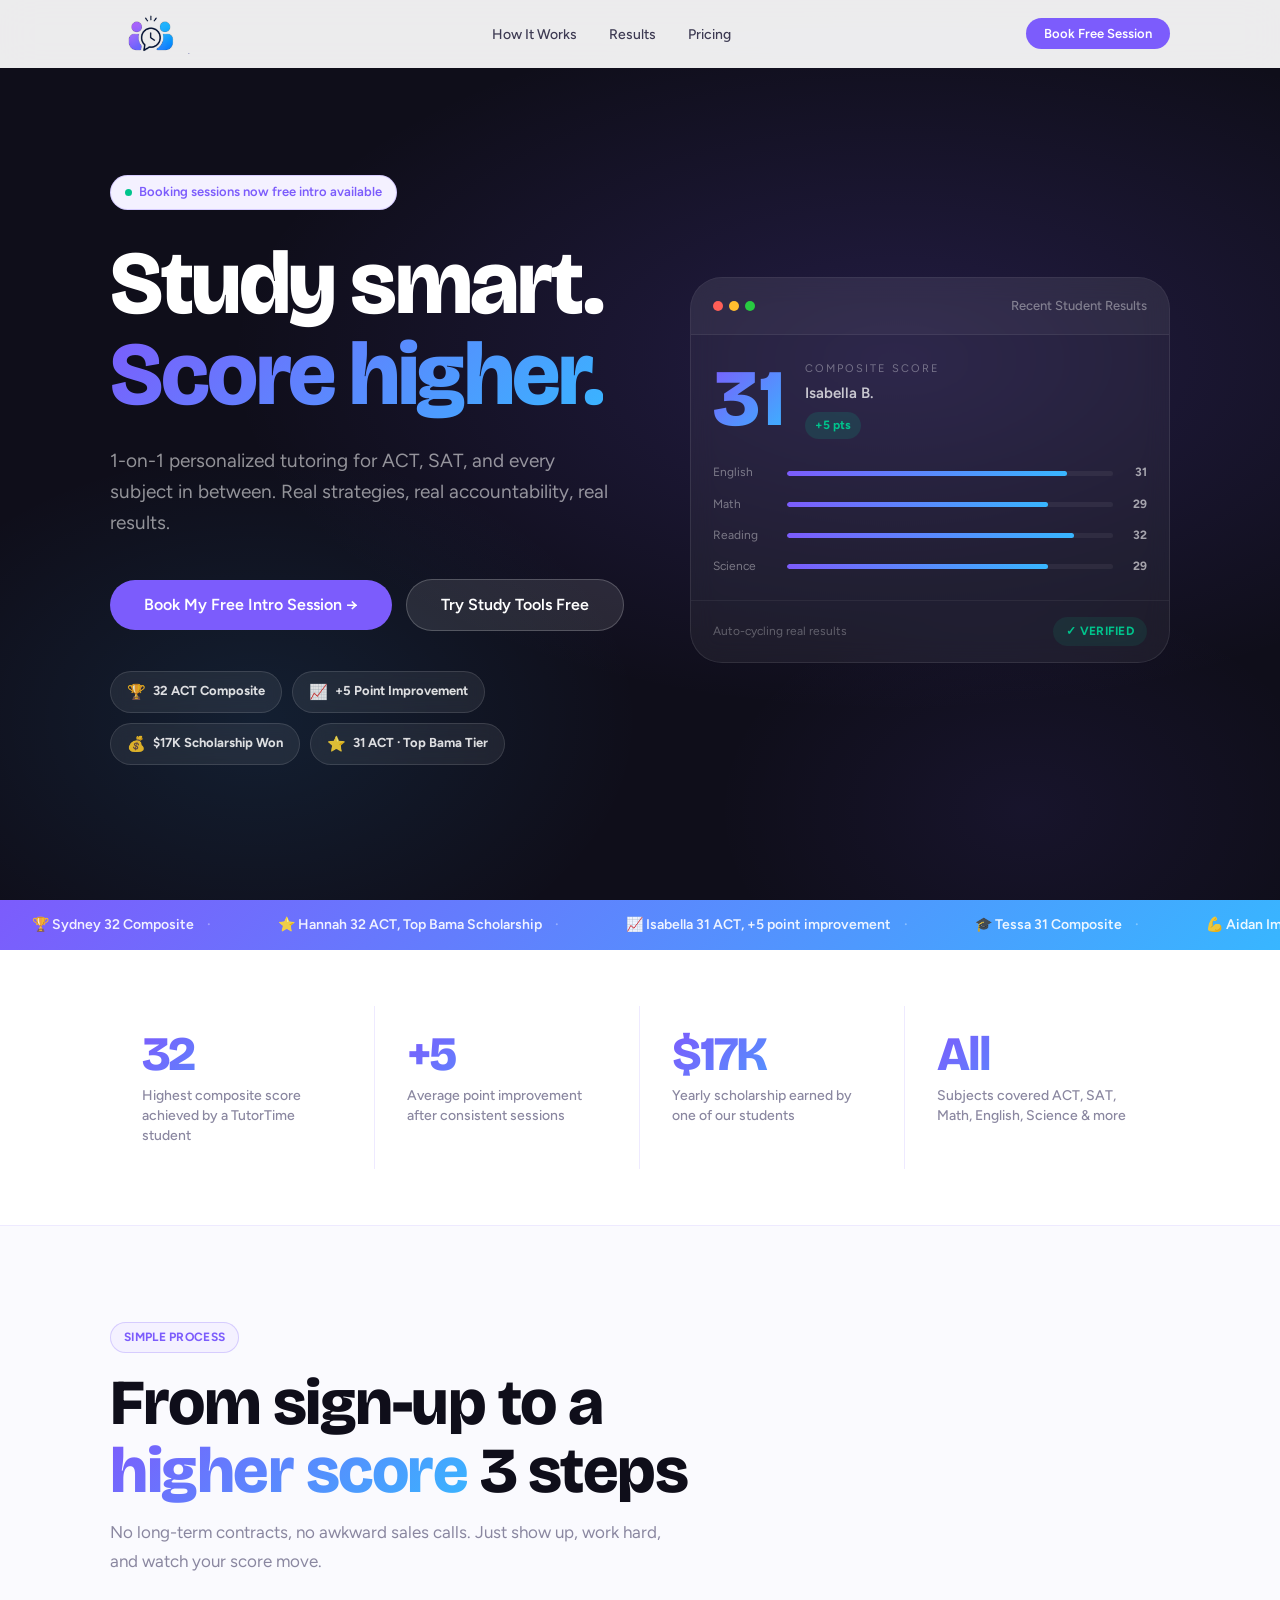
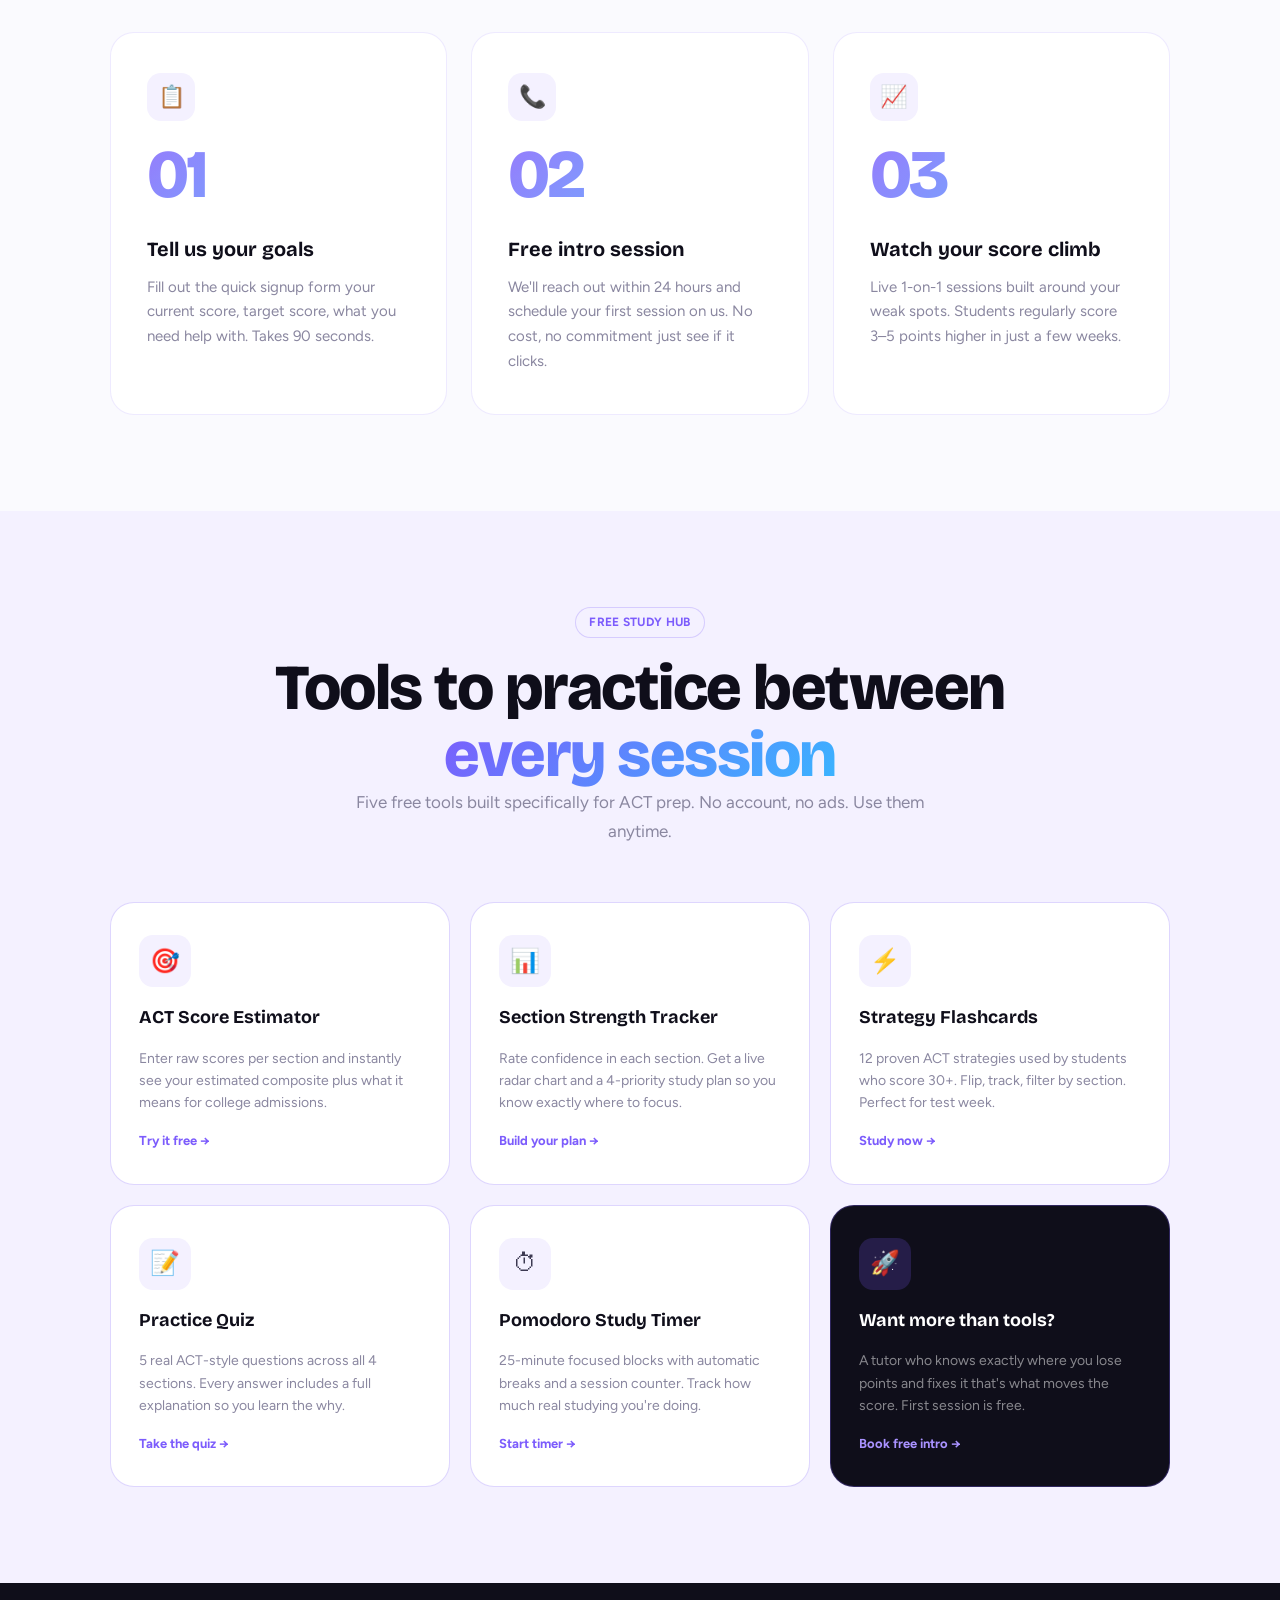
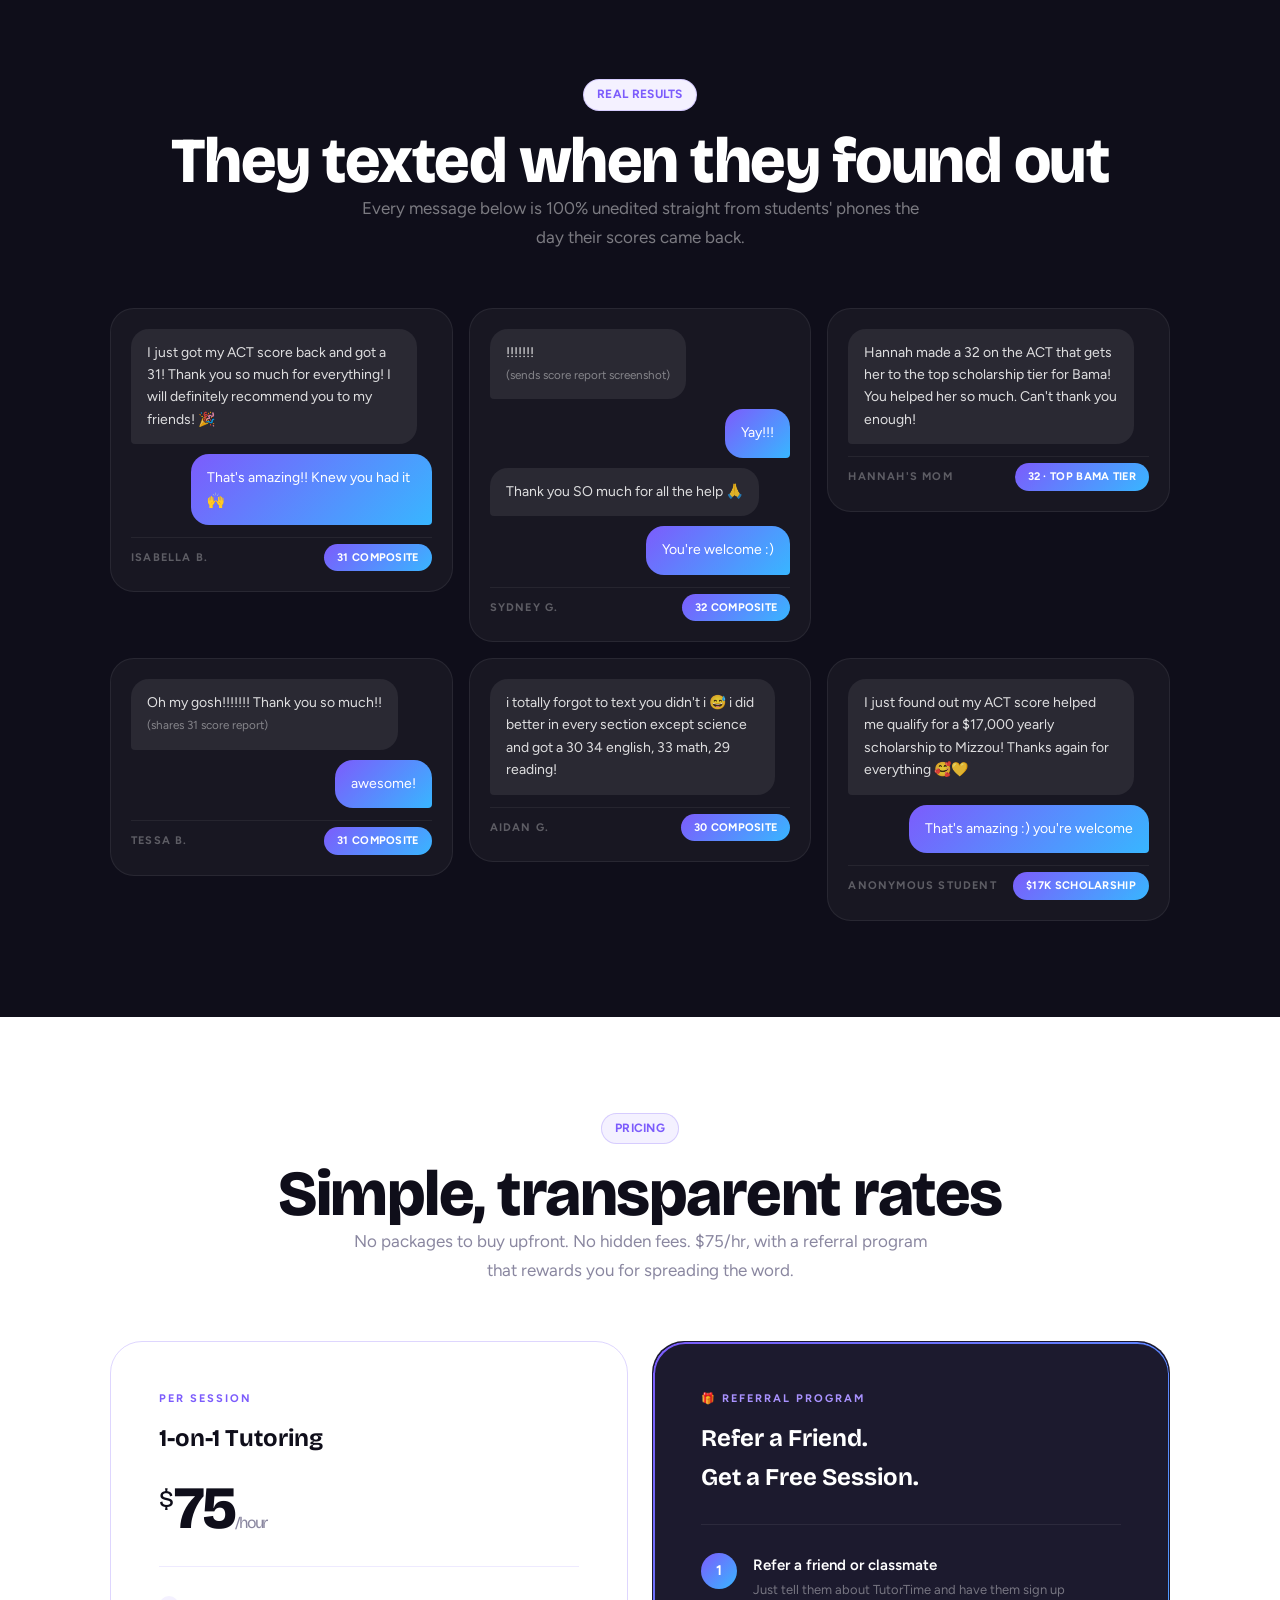
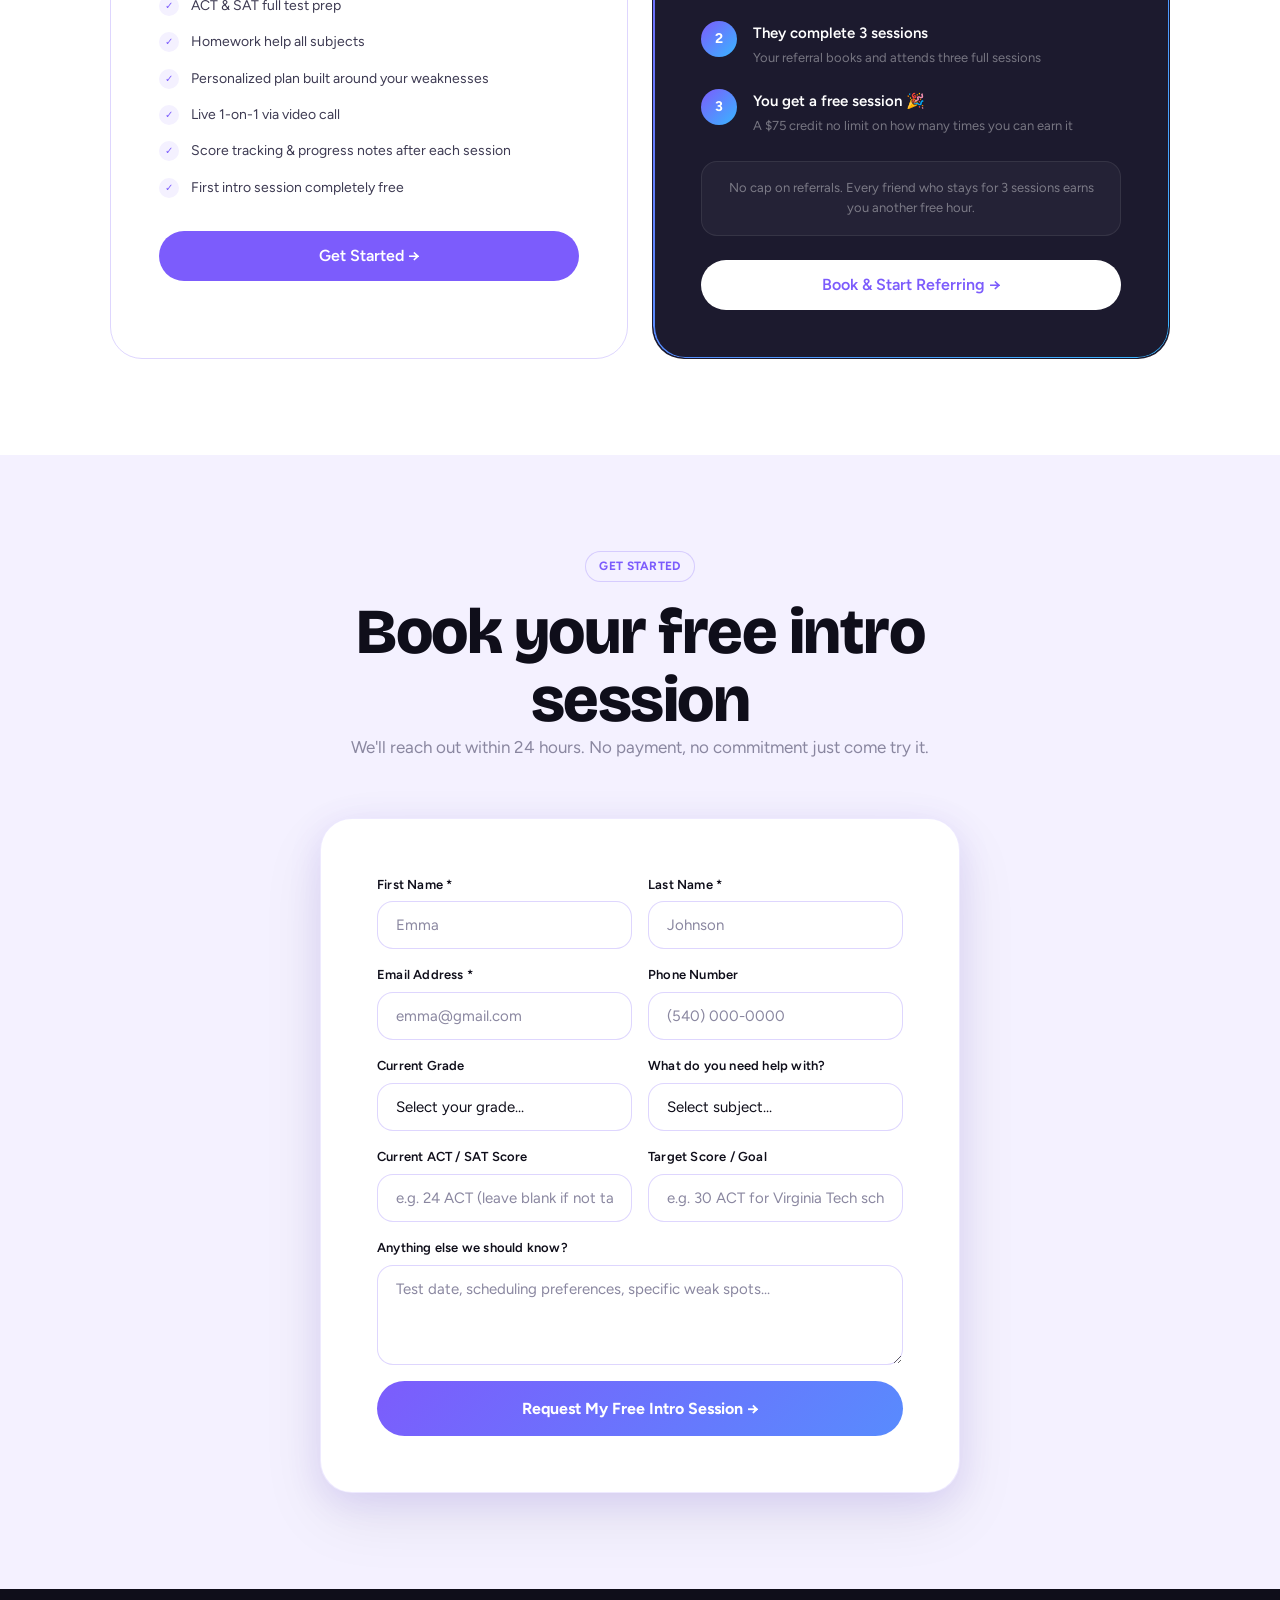
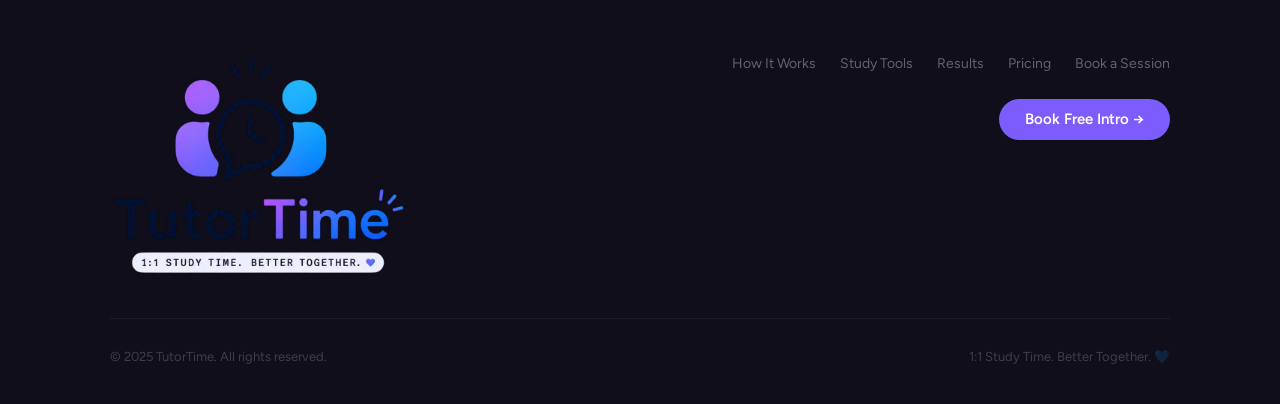
==== index.html @ c8836910 "Remove Study Tools from nav, strip all em dashes - Removed Study Tools link from navbar on both page" ====
<!DOCTYPE html>
<html lang="en">
<head>
 <meta charset="UTF-8">
 <meta name="viewport" content="width=device-width, initial-scale=1.0">
 <title>TutorTime ACT, SAT &amp; Subject Tutoring</title>
 <meta name="description" content="1-on-1 personalized tutoring for ACT, SAT, and all subjects. Real results students regularly score 3-5 points higher. Free intro session.">
 <link rel="icon" href="assets/tutortime-logo-transparent.png">
 <link rel="stylesheet" href="css/styles.css">
</head>
<body>

<nav class="navbar" id="navbar">
 <div class="container">
 <div class="navbar-inner">
 <a href="index.html" class="navbar-logo">
 <img src="assets/tutortime-logo-nav.png" alt="TutorTime">
 </a>
 <ul class="navbar-links">
 <li><a href="#how-it-works">How It Works</a></li>
 <li><a href="#results">Results</a></li>
 <li><a href="#pricing">Pricing</a></li>
 </ul>
 <div class="navbar-actions">
 <a href="#signup" class="btn btn-primary btn-sm">Book Free Session</a>
 </div>
 </div>
 </div>
</nav>

<section class="hero" id="home">
 <div class="container">
 <div class="hero-content">
 <div>
 <div class="hero-eyebrow">
 <div class="pill-live">
 <span class="dot"></span>
 Booking sessions now free intro available
 </div>
 </div>
 <div class="hero-heading">
 <h1 class="display-xl">
 Study smart.<br>
 <span class="grad-text">Score higher.</span>
 </h1>
 </div>
 <p class="hero-sub">
 1-on-1 personalized tutoring for ACT, SAT, and every subject in between.
 Real strategies, real accountability, real results.
 </p>
 <div class="hero-ctas">
 <a href="#signup" class="btn btn-primary btn-lg">Book My Free Intro Session &rarr;</a>
 <a href="study.html" class="btn btn-ghost btn-lg">Try Study Tools Free</a>
 </div>
 <div class="hero-proof-badges">
 <div class="proof-badge"><span class="proof-badge-icon">&#127942;</span> 32 ACT Composite</div>
 <div class="proof-badge"><span class="proof-badge-icon">&#128200;</span> +5 Point Improvement</div>
 <div class="proof-badge"><span class="proof-badge-icon">&#128176;</span> $17K Scholarship Won</div>
 <div class="proof-badge"><span class="proof-badge-icon">&#11088;</span> 31 ACT &middot; Top Bama Tier</div>
 </div>
 </div>

 <div class="hero-card fade-up delay-2">
 <div class="hero-card-header">
 <div class="hero-card-dots">
 <span class="dot-red"></span>
 <span class="dot-yellow"></span>
 <span class="dot-green"></span>
 </div>
 <span class="hero-card-title">Recent Student Results</span>
 </div>
 <div class="hero-card-body">
 <div class="score-showcase">
 <div class="score-showcase-num" id="heroScoreNum">31</div>
 <div class="score-showcase-meta">
 <div class="score-showcase-label">Composite Score</div>
 <div class="score-showcase-name" id="heroStudentName">Isabella B.</div>
 <div class="score-showcase-change" id="heroScoreChange">+5 pts</div>
 </div>
 </div>
 <div class="subject-bars">
 <div class="subject-bar-row">
 <span class="subject-bar-label">English</span>
 <div class="subject-bar-track"><div class="subject-bar-fill" id="barEng" style="width:86%"></div></div>
 <span class="subject-bar-val" id="barEngVal">31</span>
 </div>
 <div class="subject-bar-row">
 <span class="subject-bar-label">Math</span>
 <div class="subject-bar-track"><div class="subject-bar-fill" id="barMath" style="width:83%"></div></div>
 <span class="subject-bar-val" id="barMathVal">30</span>
 </div>
 <div class="subject-bar-row">
 <span class="subject-bar-label">Reading</span>
 <div class="subject-bar-track"><div class="subject-bar-fill" id="barRead" style="width:89%"></div></div>
 <span class="subject-bar-val" id="barReadVal">32</span>
 </div>
 <div class="subject-bar-row">
 <span class="subject-bar-label">Science</span>
 <div class="subject-bar-track"><div class="subject-bar-fill" id="barSci" style="width:83%"></div></div>
 <span class="subject-bar-val" id="barSciVal">30</span>
 </div>
 </div>
 </div>
 <div class="hero-card-footer">
 <span class="hero-card-footer-text">Auto-cycling real results</span>
 <span class="badge badge-green">&#10003; Verified</span>
 </div>
 </div>
 </div>
 </div>
</section>

<div class="ticker-strip">
 <div class="ticker-track">
 <span class="ticker-item">&#127942; Sydney 32 Composite <span class="ticker-sep">&nbsp;&middot;&nbsp;</span></span>
 <span class="ticker-item">&#11088; Hannah 32 ACT, Top Bama Scholarship <span class="ticker-sep">&nbsp;&middot;&nbsp;</span></span>
 <span class="ticker-item">&#128200; Isabella 31 ACT, +5 point improvement <span class="ticker-sep">&nbsp;&middot;&nbsp;</span></span>
 <span class="ticker-item">&#127891; Tessa 31 Composite <span class="ticker-sep">&nbsp;&middot;&nbsp;</span></span>
 <span class="ticker-item">&#128170; Aidan Improved every section, scored 30 <span class="ticker-sep">&nbsp;&middot;&nbsp;</span></span>
 <span class="ticker-item">&#128176; Anonymous $17,000 yearly scholarship to Mizzou <span class="ticker-sep">&nbsp;&middot;&nbsp;</span></span>
 <span class="ticker-item">&#127942; Sydney 32 Composite <span class="ticker-sep">&nbsp;&middot;&nbsp;</span></span>
 <span class="ticker-item">&#11088; Hannah 32 ACT, Top Bama Scholarship <span class="ticker-sep">&nbsp;&middot;&nbsp;</span></span>
 <span class="ticker-item">&#128200; Isabella 31 ACT, +5 point improvement <span class="ticker-sep">&nbsp;&middot;&nbsp;</span></span>
 <span class="ticker-item">&#127891; Tessa 31 Composite <span class="ticker-sep">&nbsp;&middot;&nbsp;</span></span>
 <span class="ticker-item">&#128170; Aidan Improved every section, scored 30 <span class="ticker-sep">&nbsp;&middot;&nbsp;</span></span>
 <span class="ticker-item">&#128176; Anonymous $17,000 yearly scholarship to Mizzou <span class="ticker-sep">&nbsp;&middot;&nbsp;</span></span>
 </div>
</div>

<div class="stats-row">
 <div class="container">
 <div class="stats-grid">
 <div class="stat-item fade-up"><div class="stat-number">32</div><div class="stat-label">Highest composite score achieved by a TutorTime student</div></div>
 <div class="stat-item fade-up delay-1"><div class="stat-number">+5</div><div class="stat-label">Average point improvement after consistent sessions</div></div>
 <div class="stat-item fade-up delay-2"><div class="stat-number">$17K</div><div class="stat-label">Yearly scholarship earned by one of our students</div></div>
 <div class="stat-item fade-up delay-3"><div class="stat-number">All</div><div class="stat-label">Subjects covered ACT, SAT, Math, English, Science &amp; more</div></div>
 </div>
 </div>
</div>

<section class="section section-tinted" id="how-it-works">
 <div class="container">
 <div class="section-header fade-up">
 <div class="badge badge-purple mb-16">Simple Process</div>
 <h2 class="display-lg">From sign-up to a<br><span class="grad-text">higher score</span> 3 steps</h2>
 <p class="section-sub">No long-term contracts, no awkward sales calls. Just show up, work hard, and watch your score move.</p>
 </div>
 <div class="grid-3">
 <div class="step-card fade-up delay-1">
 <div class="step-icon">&#128203;</div>
 <div class="step-num">01</div>
 <div class="step-title">Tell us your goals</div>
 <p class="step-desc">Fill out the quick signup form your current score, target score, what you need help with. Takes 90 seconds.</p>
 </div>
 <div class="step-card fade-up delay-2">
 <div class="step-icon">&#128222;</div>
 <div class="step-num">02</div>
 <div class="step-title">Free intro session</div>
 <p class="step-desc">We'll reach out within 24 hours and schedule your first session on us. No cost, no commitment just see if it clicks.</p>
 </div>
 <div class="step-card fade-up delay-3">
 <div class="step-icon">&#128200;</div>
 <div class="step-num">03</div>
 <div class="step-title">Watch your score climb</div>
 <p class="step-desc">Live 1-on-1 sessions built around your weak spots. Students regularly score 3&ndash;5 points higher in just a few weeks.</p>
 </div>
 </div>
 </div>
</section>

<section class="section study-tools-section" id="study-tools">
 <div class="container">
 <div class="section-header section-header-center fade-up">
 <div class="badge badge-purple mb-16">Free Study Hub</div>
 <h2 class="display-lg">Tools to practice between<br><span class="grad-text">every session</span></h2>
 <p class="section-sub">Five free tools built specifically for ACT prep. No account, no ads. Use them anytime.</p>
 </div>
 <div class="tools-cards-grid fade-up delay-1">
 <a href="study.html" class="tool-feature-card">
 <div class="tool-feature-icon">&#127919;</div>
 <div class="tool-feature-title">ACT Score Estimator</div>
 <p class="tool-feature-desc">Enter raw scores per section and instantly see your estimated composite plus what it means for college admissions.</p>
 <div class="tool-feature-cta">Try it free &rarr;</div>
 </a>
 <a href="study.html" class="tool-feature-card">
 <div class="tool-feature-icon">&#128202;</div>
 <div class="tool-feature-title">Section Strength Tracker</div>
 <p class="tool-feature-desc">Rate confidence in each section. Get a live radar chart and a 4-priority study plan so you know exactly where to focus.</p>
 <div class="tool-feature-cta">Build your plan &rarr;</div>
 </a>
 <a href="study.html" class="tool-feature-card">
 <div class="tool-feature-icon">&#9889;</div>
 <div class="tool-feature-title">Strategy Flashcards</div>
 <p class="tool-feature-desc">12 proven ACT strategies used by students who score 30+. Flip, track, filter by section. Perfect for test week.</p>
 <div class="tool-feature-cta">Study now &rarr;</div>
 </a>
 <a href="study.html" class="tool-feature-card">
 <div class="tool-feature-icon">&#128221;</div>
 <div class="tool-feature-title">Practice Quiz</div>
 <p class="tool-feature-desc">5 real ACT-style questions across all 4 sections. Every answer includes a full explanation so you learn the why.</p>
 <div class="tool-feature-cta">Take the quiz &rarr;</div>
 </a>
 <a href="study.html" class="tool-feature-card">
 <div class="tool-feature-icon">&#9201;</div>
 <div class="tool-feature-title">Pomodoro Study Timer</div>
 <p class="tool-feature-desc">25-minute focused blocks with automatic breaks and a session counter. Track how much real studying you're doing.</p>
 <div class="tool-feature-cta">Start timer &rarr;</div>
 </a>
 <a href="#signup" class="tool-feature-card" style="background:var(--c-dark);border-color:rgba(124,92,252,0.3);">
 <div class="tool-feature-icon" style="background:rgba(124,92,252,0.2);">&#128640;</div>
 <div class="tool-feature-title" style="color:var(--c-white);">Want more than tools?</div>
 <p class="tool-feature-desc" style="color:rgba(255,255,255,0.5);">A tutor who knows exactly where you lose points and fixes it that's what moves the score. First session is free.</p>
 <div class="tool-feature-cta" style="color:var(--c-purple-lt);">Book free intro &rarr;</div>
 </a>
 </div>
 </div>
</section>

<section class="section section-dark" id="results">
 <div class="container">
 <div class="section-header section-header-center fade-up">
 <div class="badge badge-purple mb-16">Real Results</div>
 <h2 class="display-lg white">They texted when they found out</h2>
 <p class="section-sub section-sub-white text-center">Every message below is 100% unedited straight from students' phones the day their scores came back.</p>
 </div>
 <div class="testi-grid">
 <div class="testi-card fade-up delay-1">
 <div class="msg-bubble-recv">I just got my ACT score back and got a 31! Thank you so much for everything! I will definitely recommend you to my friends! &#127881;</div>
 <div class="msg-bubble-sent">That's amazing!! Knew you had it &#128588;</div>
 <div class="testi-footer"><span class="testi-name">Isabella B.</span><span class="badge badge-score">31 Composite</span></div>
 </div>
 <div class="testi-card fade-up delay-2">
 <div class="msg-bubble-recv">!!!!!!! <br><small style="opacity:0.5">(sends score report screenshot)</small></div>
 <div class="msg-bubble-sent">Yay!!!</div>
 <div class="msg-bubble-recv">Thank you SO much for all the help &#128591;</div>
 <div class="msg-bubble-sent">You're welcome :)</div>
 <div class="testi-footer"><span class="testi-name">Sydney G.</span><span class="badge badge-score">32 Composite</span></div>
 </div>
 <div class="testi-card fade-up delay-3">
 <div class="msg-bubble-recv">Hannah made a 32 on the ACT that gets her to the top scholarship tier for Bama! You helped her so much. Can't thank you enough!</div>
 <div class="testi-footer"><span class="testi-name">Hannah's Mom</span><span class="badge badge-score">32 &middot; Top Bama Tier</span></div>
 </div>
 <div class="testi-card fade-up delay-1">
 <div class="msg-bubble-recv">Oh my gosh!!!!!!! Thank you so much!! <br><small style="opacity:0.5">(shares 31 score report)</small></div>
 <div class="msg-bubble-sent">awesome!</div>
 <div class="testi-footer"><span class="testi-name">Tessa B.</span><span class="badge badge-score">31 Composite</span></div>
 </div>
 <div class="testi-card fade-up delay-2">
 <div class="msg-bubble-recv">i totally forgot to text you didn't i &#128517; i did better in every section except science and got a 30 34 english, 33 math, 29 reading!</div>
 <div class="testi-footer"><span class="testi-name">Aidan G.</span><span class="badge badge-score">30 Composite</span></div>
 </div>
 <div class="testi-card fade-up delay-3">
 <div class="msg-bubble-recv">I just found out my ACT score helped me qualify for a $17,000 yearly scholarship to Mizzou! Thanks again for everything &#129392;&#128155;</div>
 <div class="msg-bubble-sent">That's amazing :) you're welcome</div>
 <div class="testi-footer"><span class="testi-name">Anonymous Student</span><span class="badge badge-score">$17K Scholarship</span></div>
 </div>
 </div>
 </div>
</section>

<section class="section" id="pricing">
 <div class="container">
 <div class="section-header section-header-center fade-up">
 <div class="badge badge-purple mb-16">Pricing</div>
 <h2 class="display-lg">Simple, transparent rates</h2>
 <p class="section-sub">No packages to buy upfront. No hidden fees. $75/hr, with a referral program that rewards you for spreading the word.</p>
 </div>
 <div class="pricing-grid fade-up delay-1">
 <div class="pricing-card">
 <div class="pricing-label">Per Session</div>
 <div class="pricing-name">1-on-1 Tutoring</div>
 <div class="pricing-amount"><span class="pricing-amount-currency">$</span>75<span class="pricing-amount-per">/hour</span></div>
 <div class="pricing-divider"></div>
 <ul class="pricing-features">
 <li class="pricing-feature"><div class="feature-check">&#10003;</div> ACT &amp; SAT full test prep</li>
 <li class="pricing-feature"><div class="feature-check">&#10003;</div> Homework help all subjects</li>
 <li class="pricing-feature"><div class="feature-check">&#10003;</div> Personalized plan built around your weaknesses</li>
 <li class="pricing-feature"><div class="feature-check">&#10003;</div> Live 1-on-1 via video call</li>
 <li class="pricing-feature"><div class="feature-check">&#10003;</div> Score tracking &amp; progress notes after each session</li>
 <li class="pricing-feature"><div class="feature-check">&#10003;</div> First intro session completely free</li>
 </ul>
 <a href="#signup" class="btn btn-primary btn-lg mt-32" style="width:100%;justify-content:center;">Get Started &rarr;</a>
 </div>
 <div class="pricing-card dark">
 <div class="pricing-label">&#127873; Referral Program</div>
 <div class="pricing-name">Refer a Friend.<br>Get a Free Session.</div>
 <div class="pricing-divider"></div>
 <div class="referral-steps">
 <div class="referral-step"><div class="referral-step-num">1</div><div><div class="referral-step-title">Refer a friend or classmate</div><div class="referral-step-sub">Just tell them about TutorTime and have them sign up</div></div></div>
 <div class="referral-step"><div class="referral-step-num">2</div><div><div class="referral-step-title">They complete 3 sessions</div><div class="referral-step-sub">Your referral books and attends three full sessions</div></div></div>
 <div class="referral-step"><div class="referral-step-num">3</div><div><div class="referral-step-title">You get a free session &#127881;</div><div class="referral-step-sub">A $75 credit no limit on how many times you can earn it</div></div></div>
 </div>
 <div style="margin-top:24px;background:rgba(255,255,255,0.04);border:1px solid rgba(255,255,255,0.08);border-radius:var(--r-md);padding:16px;">
 <p style="font-size:13px;color:rgba(255,255,255,0.4);text-align:center;line-height:1.6;">No cap on referrals. Every friend who stays for 3 sessions earns you another free hour.</p>
 </div>
 <a href="#signup" class="btn btn-white btn-lg mt-24" style="width:100%;justify-content:center;">Book &amp; Start Referring &rarr;</a>
 </div>
 </div>
 </div>
</section>

<section class="section form-section" id="signup">
 <div class="container-sm">
 <div class="section-header section-header-center fade-up">
 <div class="badge badge-purple mb-16">Get Started</div>
 <h2 class="display-lg">Book your free intro session</h2>
 <p class="section-sub">We'll reach out within 24 hours. No payment, no commitment just come try it.</p>
 </div>
 <div class="form-card fade-up delay-1">
 <form id="signupForm" class="form-grid">
 <input type="hidden" name="access_key" value="YOUR_WEB3FORMS_KEY">
 <input type="hidden" name="subject" value="New TutorTime Session Request">
 <input type="hidden" name="from_name" value="TutorTime Website">
 <div class="form-field"><label class="form-label">First Name *</label><input type="text" class="form-input" name="first_name" placeholder="Emma" required></div>
 <div class="form-field"><label class="form-label">Last Name *</label><input type="text" class="form-input" name="last_name" placeholder="Johnson" required></div>
 <div class="form-field"><label class="form-label">Email Address *</label><input type="email" class="form-input" name="email" placeholder="emma@gmail.com" required></div>
 <div class="form-field"><label class="form-label">Phone Number</label><input type="tel" class="form-input" name="phone" placeholder="(540) 000-0000"></div>
 <div class="form-field"><label class="form-label">Current Grade</label>
 <select class="form-select" name="grade">
 <option value="">Select your grade...</option>
 <option>8th Grade</option><option>9th Grade (Freshman)</option><option>10th Grade (Sophomore)</option>
 <option>11th Grade (Junior)</option><option>12th Grade (Senior)</option><option>College Student</option>
 </select>
 </div>
 <div class="form-field"><label class="form-label">What do you need help with?</label>
 <select class="form-select" name="subject_help">
 <option value="">Select subject...</option>
 <option>ACT Full Test</option><option>ACT English</option><option>ACT Math</option>
 <option>ACT Reading</option><option>ACT Science</option><option>SAT Full Test</option>
 <option>SAT Math</option><option>SAT Reading &amp; Writing</option>
 <option>General Math (Algebra / Geometry / Pre-Calc)</option>
 <option>General English / Writing</option><option>Science (Bio / Chem / Physics)</option>
 <option>Multiple Subjects</option>
 </select>
 </div>
 <div class="form-field"><label class="form-label">Current ACT / SAT Score</label><input type="text" class="form-input" name="current_score" placeholder="e.g. 24 ACT (leave blank if not taken)"></div>
 <div class="form-field"><label class="form-label">Target Score / Goal</label><input type="text" class="form-input" name="target_score" placeholder="e.g. 30 ACT for Virginia Tech scholarship"></div>
 <div class="form-field span-2"><label class="form-label">Anything else we should know?</label><textarea class="form-textarea" name="message" placeholder="Test date, scheduling preferences, specific weak spots..."></textarea></div>
 <div class="form-field span-2"><button type="submit" class="form-submit">Request My Free Intro Session &rarr;</button></div>
 </form>
 <div class="form-success" id="formSuccess">
 <div class="form-success-icon">&#127881;</div>
 <h3 class="display-sm">You're all set!</h3>
 <p class="text-md muted mt-12">We received your request and will reach out within 24 hours. Check your email!</p>
 </div>
 </div>
 </div>
</section>

<footer class="footer">
 <div class="container">
 <div class="footer-top">
 <div class="footer-logo">
 <img src="assets/tutortime-logo-transparent.png" alt="TutorTime">
 </div>
 <div class="flex flex-col gap-24" style="align-items:flex-end;">
 <div class="footer-links">
 <a href="#how-it-works">How It Works</a>
 <a href="study.html">Study Tools</a>
 <a href="#results">Results</a>
 <a href="#pricing">Pricing</a>
 <a href="#signup">Book a Session</a>
 </div>
 <a href="#signup" class="btn btn-primary">Book Free Intro &rarr;</a>
 </div>
 </div>
 <div class="footer-bottom">
 <p class="footer-copy">&copy; 2025 TutorTime. All rights reserved.</p>
 <p class="footer-tagline">1:1 Study Time. Better Together. &#128153;</p>
 </div>
 </div>
</footer>

<script src="js/main.js"></script>
</body>
</html>
---- css/styles.css ----
@import url('https://fonts.googleapis.com/css2?family=Bricolage+Grotesque:opsz,wght@12..96,400;12..96,500;12..96,600;12..96,700;12..96,800&family=Figtree:ital,wght@0,300;0,400;0,500;0,600;0,700;1,400&display=swap');

/* ============================================================
   TOKENS
   ============================================================ */
:root {
  --c-purple:       #7C5CFC;
  --c-purple-dk:    #5E3FDE;
  --c-purple-lt:    #A992FF;
  --c-purple-bg:    #F4F1FF;
  --c-purple-bg2:   #EDE8FF;
  --c-blue:         #38B6FF;
  --c-blue-lt:      #C8EAFF;
  --c-dark:         #0F0E1A;
  --c-dark2:        #1C1A2E;
  --c-body:         #3D3A52;
  --c-muted:        #8A87A0;
  --c-border:       rgba(124,92,252,0.13);
  --c-border-dk:    rgba(124,92,252,0.25);
  --c-white:        #FFFFFF;
  --c-off:          #FAFAFE;
  --c-green:        #00C48C;
  --c-red:          #FF5E7E;

  --font-display:   'Bricolage Grotesque', sans-serif;
  --font-body:      'Figtree', sans-serif;

  --r-sm:   10px;
  --r-md:   16px;
  --r-lg:   24px;
  --r-xl:   32px;
  --r-full: 9999px;

  --shadow-sm:   0 1px 4px rgba(15,14,26,0.06), 0 4px 16px rgba(15,14,26,0.04);
  --shadow-md:   0 4px 16px rgba(15,14,26,0.08), 0 12px 40px rgba(15,14,26,0.06);
  --shadow-lg:   0 8px 32px rgba(124,92,252,0.14), 0 24px 64px rgba(15,14,26,0.08);
  --shadow-glow: 0 0 0 3px rgba(124,92,252,0.18);

  --transition: 220ms cubic-bezier(0.4, 0, 0.2, 1);
  --transition-slow: 500ms cubic-bezier(0.4, 0, 0.2, 1);
}

/* ============================================================
   RESET + BASE
   ============================================================ */
*, *::before, *::after { margin: 0; padding: 0; box-sizing: border-box; }

html {
  scroll-behavior: smooth;
  -webkit-font-smoothing: antialiased;
  -moz-osx-font-smoothing: grayscale;
}

body {
  font-family: var(--font-body);
  font-size: 16px;
  color: var(--c-body);
  background: var(--c-white);
  overflow-x: hidden;
  line-height: 1.6;
}

img { display: block; max-width: 100%; }
a { text-decoration: none; color: inherit; }
button, input, select, textarea { font-family: inherit; }
ul { list-style: none; }

::-webkit-scrollbar { width: 5px; }
::-webkit-scrollbar-track { background: var(--c-off); }
::-webkit-scrollbar-thumb { background: var(--c-purple); border-radius: var(--r-full); }

/* ============================================================
   TYPOGRAPHY
   ============================================================ */
.display-xl {
  font-family: var(--font-display);
  font-size: clamp(52px, 7vw, 96px);
  font-weight: 800;
  line-height: 1.02;
  letter-spacing: -2.5px;
  color: var(--c-dark);
}
.display-lg {
  font-family: var(--font-display);
  font-size: clamp(38px, 5vw, 64px);
  font-weight: 800;
  line-height: 1.05;
  letter-spacing: -1.5px;
  color: var(--c-dark);
}
.display-md {
  font-family: var(--font-display);
  font-size: clamp(26px, 3.5vw, 42px);
  font-weight: 700;
  line-height: 1.15;
  letter-spacing: -0.8px;
  color: var(--c-dark);
}
.display-sm {
  font-family: var(--font-display);
  font-size: clamp(20px, 2.5vw, 28px);
  font-weight: 700;
  line-height: 1.25;
  color: var(--c-dark);
}
.text-lg  { font-size: 18px; line-height: 1.65; color: var(--c-body); }
.text-md  { font-size: 16px; line-height: 1.6;  color: var(--c-body); }
.text-sm  { font-size: 14px; line-height: 1.55; color: var(--c-muted); }
.text-xs  { font-size: 12px; line-height: 1.5;  color: var(--c-muted); }

.grad-text {
  background: linear-gradient(135deg, var(--c-purple) 0%, var(--c-blue) 100%);
  -webkit-background-clip: text;
  -webkit-text-fill-color: transparent;
  background-clip: text;
}
.white { color: var(--c-white) !important; }
.muted { color: var(--c-muted) !important; }
.fw-500 { font-weight: 500; }
.fw-600 { font-weight: 600; }
.fw-700 { font-weight: 700; }

/* ============================================================
   LAYOUT
   ============================================================ */
.container {
  max-width: 1140px;
  margin: 0 auto;
  padding: 0 40px;
}
.container-sm {
  max-width: 720px;
  margin: 0 auto;
  padding: 0 40px;
}
.grid-2  { display: grid; grid-template-columns: 1fr 1fr; gap: 32px; }
.grid-3  { display: grid; grid-template-columns: repeat(3, 1fr); gap: 24px; }
.grid-4  { display: grid; grid-template-columns: repeat(4, 1fr); gap: 20px; }

.flex     { display: flex; }
.flex-col { display: flex; flex-direction: column; }
.ai-c     { align-items: center; }
.ai-s     { align-items: flex-start; }
.jc-c     { justify-content: center; }
.jc-sb    { justify-content: space-between; }
.gap-8    { gap: 8px; }
.gap-12   { gap: 12px; }
.gap-16   { gap: 16px; }
.gap-24   { gap: 24px; }
.gap-32   { gap: 32px; }
.gap-48   { gap: 48px; }

/* ============================================================
   BUTTONS
   ============================================================ */
.btn {
  display: inline-flex;
  align-items: center;
  gap: 8px;
  padding: 13px 26px;
  border-radius: var(--r-full);
  font-family: var(--font-body);
  font-size: 15px;
  font-weight: 600;
  cursor: pointer;
  border: none;
  transition: var(--transition);
  white-space: nowrap;
  line-height: 1;
}
.btn svg { flex-shrink: 0; }

.btn-primary {
  background: var(--c-purple);
  color: var(--c-white);
}
.btn-primary:hover {
  background: var(--c-purple-dk);
  transform: translateY(-2px);
  box-shadow: 0 8px 24px rgba(124,92,252,0.35);
}

.btn-outline {
  background: transparent;
  color: var(--c-purple);
  border: 1.5px solid var(--c-border-dk);
}
.btn-outline:hover {
  background: var(--c-purple-bg);
  border-color: var(--c-purple);
}

.btn-dark {
  background: var(--c-dark);
  color: var(--c-white);
}
.btn-dark:hover {
  background: var(--c-dark2);
  transform: translateY(-2px);
  box-shadow: var(--shadow-md);
}

.btn-white {
  background: var(--c-white);
  color: var(--c-purple);
}
.btn-white:hover {
  transform: translateY(-2px);
  box-shadow: var(--shadow-md);
}

.btn-ghost {
  background: rgba(255,255,255,0.1);
  color: var(--c-white);
  border: 1px solid rgba(255,255,255,0.2);
}
.btn-ghost:hover { background: rgba(255,255,255,0.18); }

.btn-lg { padding: 17px 34px; font-size: 16px; }
.btn-sm { padding: 9px 18px; font-size: 13px; }

.btn-icon {
  width: 42px;
  height: 42px;
  padding: 0;
  border-radius: var(--r-md);
  display: inline-flex;
  align-items: center;
  justify-content: center;
}

/* ============================================================
   BADGES / TAGS
   ============================================================ */
.badge {
  display: inline-flex;
  align-items: center;
  gap: 6px;
  padding: 5px 13px;
  border-radius: var(--r-full);
  font-size: 12px;
  font-weight: 700;
  letter-spacing: 0.3px;
  text-transform: uppercase;
}
.badge-purple {
  background: var(--c-purple-bg);
  color: var(--c-purple);
  border: 1px solid var(--c-border-dk);
}
.badge-green  { background: rgba(0,196,140,0.1); color: var(--c-green); }
.badge-blue   { background: rgba(56,182,255,0.1); color: var(--c-blue); }
.badge-score  {
  background: linear-gradient(135deg, var(--c-purple), var(--c-blue));
  color: var(--c-white);
  border: none;
  font-size: 11px;
}

.pill-live {
  display: inline-flex;
  align-items: center;
  gap: 7px;
  padding: 6px 14px;
  border-radius: var(--r-full);
  background: var(--c-purple-bg);
  border: 1px solid var(--c-border-dk);
  font-size: 13px;
  font-weight: 600;
  color: var(--c-purple);
}
.pill-live .dot {
  width: 7px;
  height: 7px;
  border-radius: 50%;
  background: var(--c-green);
  animation: blink 2s ease-in-out infinite;
}
@keyframes blink { 0%,100% { opacity:1; } 50% { opacity:0.3; } }

/* ============================================================
   NAVBAR
   ============================================================ */
.navbar {
  position: fixed;
  top: 0;
  left: 0;
  right: 0;
  z-index: 900;
  height: 68px;
  overflow: hidden;
  background: rgba(255,255,255,0.92);
  backdrop-filter: blur(20px) saturate(180%);
  -webkit-backdrop-filter: blur(20px) saturate(180%);
  border-bottom: 1px solid transparent;
  transition: border-color var(--transition), box-shadow var(--transition);
}
.navbar.scrolled {
  border-bottom-color: var(--c-border);
  box-shadow: 0 2px 20px rgba(15,14,26,0.06);
}
.navbar > .container {
  height: 100%;
}
.navbar-inner {
  height: 100%;
  display: flex;
  align-items: center;
  justify-content: space-between;
}
.navbar-logo {
  display: flex;
  align-items: center;
  height: 100%;
  background: none;
  flex-shrink: 0;
  overflow: hidden;
}
.navbar-logo img {
  height: 40px;
  width: auto;
  max-width: 180px;
  display: block;
  background: transparent;
  flex-shrink: 0;
}

.navbar-links {
  display: flex;
  align-items: center;
  gap: 4px;
}
.navbar-links a {
  padding: 8px 14px;
  border-radius: var(--r-md);
  font-size: 14px;
  font-weight: 500;
  color: var(--c-body);
  transition: var(--transition);
}
.navbar-links a:hover { background: var(--c-purple-bg); color: var(--c-purple); }
.navbar-links a.active { color: var(--c-purple); font-weight: 600; }

.navbar-actions { display: flex; align-items: center; gap: 10px; }

/* ============================================================
   HERO
   ============================================================ */
.hero {
  min-height: 100vh;
  padding: 120px 0 80px;
  background: var(--c-dark);
  position: relative;
  overflow: hidden;
  display: flex;
  align-items: center;
}

/* layered background */
.hero::before {
  content: '';
  position: absolute;
  inset: 0;
  background:
    radial-gradient(ellipse 80% 60% at 70% 40%, rgba(124,92,252,0.18) 0%, transparent 65%),
    radial-gradient(ellipse 50% 50% at 20% 80%, rgba(56,182,255,0.10) 0%, transparent 60%),
    radial-gradient(ellipse 40% 40% at 80% 90%, rgba(124,92,252,0.08) 0%, transparent 60%);
  pointer-events: none;
}

.hero-grid-lines {
  position: absolute;
  inset: 0;
  background-image:
    linear-gradient(rgba(124,92,252,0.07) 1px, transparent 1px),
    linear-gradient(90deg, rgba(124,92,252,0.07) 1px, transparent 1px);
  background-size: 80px 80px;
  mask-image: radial-gradient(ellipse 90% 90% at 50% 50%, black 30%, transparent 100%);
  pointer-events: none;
}

.hero-content {
  position: relative;
  z-index: 2;
  display: grid;
  grid-template-columns: 1fr 480px;
  gap: 60px;
  align-items: center;
}

.hero-eyebrow { margin-bottom: 28px; }

.hero-heading { margin-bottom: 24px; }
.hero-heading .display-xl { color: var(--c-white); }
.hero-heading .display-xl .grad-text { -webkit-text-fill-color: transparent; }

.hero-sub {
  font-size: 19px;
  line-height: 1.65;
  color: rgba(255,255,255,0.55);
  max-width: 500px;
  margin-bottom: 40px;
}

.hero-ctas { display: flex; align-items: center; gap: 14px; flex-wrap: wrap; }

.hero-trust {
  margin-top: 48px;
  display: flex;
  align-items: center;
  gap: 20px;
}
.hero-trust-scores {
  display: flex;
  align-items: center;
  gap: 6px;
}
.score-avatar {
  width: 32px;
  height: 32px;
  border-radius: 50%;
  border: 2px solid var(--c-dark);
  display: flex;
  align-items: center;
  justify-content: center;
  font-size: 12px;
  font-weight: 700;
  color: var(--c-white);
  margin-left: -8px;
  flex-shrink: 0;
}
.score-avatar:first-child { margin-left: 0; }
.av-1 { background: linear-gradient(135deg, var(--c-purple), var(--c-blue)); }
.av-2 { background: linear-gradient(135deg, #F093FB, var(--c-purple)); }
.av-3 { background: linear-gradient(135deg, var(--c-blue), #00CEC9); }
.av-4 { background: linear-gradient(135deg, #F7971E, #FFD200); }
.av-5 { background: linear-gradient(135deg, var(--c-green), var(--c-blue)); }
.hero-trust-text { font-size: 13px; color: rgba(255,255,255,0.45); }
.hero-trust-text strong { color: rgba(255,255,255,0.8); font-weight: 600; }

/* HERO APP CARD */
.hero-card {
  background: rgba(255,255,255,0.05);
  border: 1px solid rgba(255,255,255,0.09);
  border-radius: var(--r-xl);
  overflow: hidden;
  backdrop-filter: blur(12px);
}

.hero-card-header {
  padding: 18px 22px;
  background: rgba(255,255,255,0.04);
  border-bottom: 1px solid rgba(255,255,255,0.07);
  display: flex;
  align-items: center;
  justify-content: space-between;
}
.hero-card-dots { display: flex; gap: 6px; }
.hero-card-dots span {
  width: 10px;
  height: 10px;
  border-radius: 50%;
}
.dot-red { background: #FF5F57; }
.dot-yellow { background: #FFBD2E; }
.dot-green { background: #28CA41; }
.hero-card-title { font-size: 13px; color: rgba(255,255,255,0.4); font-weight: 500; }

.hero-card-body { padding: 24px 22px; }

.score-showcase {
  display: flex;
  align-items: center;
  gap: 20px;
  margin-bottom: 24px;
}
.score-showcase-num {
  font-family: var(--font-display);
  font-size: 80px;
  font-weight: 800;
  line-height: 1;
  background: linear-gradient(135deg, var(--c-purple), var(--c-blue));
  -webkit-background-clip: text;
  -webkit-text-fill-color: transparent;
  background-clip: text;
}
.score-showcase-meta {}
.score-showcase-label { font-size: 11px; color: rgba(255,255,255,0.35); text-transform: uppercase; letter-spacing: 2px; margin-bottom: 4px; }
.score-showcase-name { font-size: 15px; color: rgba(255,255,255,0.75); font-weight: 600; margin-bottom: 6px; }
.score-showcase-change {
  display: inline-flex;
  align-items: center;
  gap: 5px;
  background: rgba(0,196,140,0.15);
  color: var(--c-green);
  padding: 4px 10px;
  border-radius: var(--r-full);
  font-size: 12px;
  font-weight: 700;
}

.subject-bars { display: flex; flex-direction: column; gap: 12px; }
.subject-bar-row {
  display: grid;
  grid-template-columns: 64px 1fr 24px;
  gap: 10px;
  align-items: center;
}
.subject-bar-label { font-size: 12px; color: rgba(255,255,255,0.4); }
.subject-bar-track {
  height: 5px;
  background: rgba(255,255,255,0.06);
  border-radius: var(--r-full);
  overflow: hidden;
}
.subject-bar-fill {
  height: 100%;
  border-radius: var(--r-full);
  background: linear-gradient(90deg, var(--c-purple), var(--c-blue));
  transition: width 1.6s cubic-bezier(0.4,0,0.2,1);
}
.subject-bar-val { font-size: 12px; font-weight: 700; color: rgba(255,255,255,0.6); text-align: right; }

.hero-card-footer {
  padding: 16px 22px;
  border-top: 1px solid rgba(255,255,255,0.06);
  display: flex;
  align-items: center;
  justify-content: space-between;
}
.hero-card-footer-text { font-size: 12px; color: rgba(255,255,255,0.3); }
.cycling-name { color: rgba(255,255,255,0.6); font-weight: 600; }

/* ============================================================
   TICKER
   ============================================================ */
.ticker-strip {
  background: linear-gradient(135deg, var(--c-purple) 0%, var(--c-blue) 100%);
  padding: 14px 0;
  overflow: hidden;
}
.ticker-track {
  display: flex;
  white-space: nowrap;
  animation: scroll-x 32s linear infinite;
}
.ticker-track:hover { animation-play-state: paused; }
.ticker-item {
  display: inline-flex;
  align-items: center;
  gap: 10px;
  padding: 0 32px;
  font-size: 14px;
  font-weight: 600;
  color: rgba(255,255,255,0.9);
  flex-shrink: 0;
}
.ticker-sep { color: rgba(255,255,255,0.35); }
@keyframes scroll-x {
  from { transform: translateX(0); }
  to   { transform: translateX(-50%); }
}

/* ============================================================
   STATS ROW
   ============================================================ */
.stats-row {
  padding: 56px 0;
  border-bottom: 1px solid var(--c-border);
}
.stats-grid {
  display: grid;
  grid-template-columns: repeat(4, 1fr);
  gap: 0;
}
.stat-item {
  padding: 24px 32px;
  border-right: 1px solid var(--c-border);
}
.stat-item:last-child { border-right: none; }
.stat-number {
  font-family: var(--font-display);
  font-size: 48px;
  font-weight: 800;
  letter-spacing: -2px;
  line-height: 1;
  background: linear-gradient(135deg, var(--c-purple), var(--c-blue));
  -webkit-background-clip: text;
  -webkit-text-fill-color: transparent;
  background-clip: text;
  margin-bottom: 8px;
}
.stat-label { font-size: 14px; color: var(--c-muted); font-weight: 500; line-height: 1.4; }

/* ============================================================
   SECTION SHARED
   ============================================================ */
.section { padding: 96px 0; }
.section-sm { padding: 64px 0; }
.section-dark { background: var(--c-dark); }
.section-tinted { background: var(--c-off); }
.section-purple-tint { background: var(--c-purple-bg); }

.section-header { margin-bottom: 56px; }
.section-header-center { text-align: center; }
.section-header-center .section-sub { margin: 0 auto; }
.section-sub {
  font-size: 17px;
  line-height: 1.7;
  color: var(--c-muted);
  max-width: 580px;
  margin-top: 14px;
}
.section-sub-white { color: rgba(255,255,255,0.45); }

/* ============================================================
   FEATURE CARDS (HOW IT WORKS)
   ============================================================ */
.step-card {
  padding: 40px 36px;
  border-radius: var(--r-lg);
  background: var(--c-white);
  border: 1px solid var(--c-border);
  position: relative;
  transition: var(--transition);
  overflow: hidden;
}
.step-card::after {
  content: '';
  position: absolute;
  bottom: 0;
  left: 0;
  right: 0;
  height: 3px;
  background: linear-gradient(90deg, var(--c-purple), var(--c-blue));
  transform: scaleX(0);
  transform-origin: left;
  transition: transform var(--transition);
}
.step-card:hover { transform: translateY(-5px); box-shadow: var(--shadow-lg); }
.step-card:hover::after { transform: scaleX(1); }

.step-num {
  font-family: var(--font-display);
  font-size: 68px;
  font-weight: 800;
  letter-spacing: -3px;
  line-height: 1;
  background: linear-gradient(135deg, var(--c-purple), var(--c-blue));
  -webkit-background-clip: text;
  -webkit-text-fill-color: transparent;
  background-clip: text;
  margin-bottom: 24px;
  opacity: 0.8;
}
.step-icon {
  width: 48px;
  height: 48px;
  border-radius: 14px;
  background: var(--c-purple-bg);
  display: flex;
  align-items: center;
  justify-content: center;
  margin-bottom: 20px;
  font-size: 22px;
}
.step-title {
  font-family: var(--font-display);
  font-size: 20px;
  font-weight: 700;
  color: var(--c-dark);
  margin-bottom: 10px;
}
.step-desc { font-size: 15px; color: var(--c-muted); line-height: 1.65; }

/* ============================================================
   TESTIMONIALS (iMessage style)
   ============================================================ */
.testi-grid {
  display: grid;
  grid-template-columns: repeat(3, 1fr);
  gap: 16px;
  align-items: start;
}
.testi-card {
  background: rgba(255,255,255,0.04);
  border: 1px solid rgba(255,255,255,0.07);
  border-radius: var(--r-lg);
  padding: 20px;
  display: flex;
  flex-direction: column;
  gap: 10px;
  transition: var(--transition);
}
.testi-card:hover {
  transform: translateY(-4px);
  border-color: rgba(124,92,252,0.25);
  background: rgba(124,92,252,0.04);
}

.msg-bubble-recv {
  background: rgba(255,255,255,0.08);
  border-radius: 18px 18px 18px 4px;
  padding: 13px 16px;
  font-size: 14px;
  color: rgba(255,255,255,0.85);
  line-height: 1.6;
  align-self: flex-start;
  max-width: 95%;
}
.msg-bubble-sent {
  background: linear-gradient(135deg, var(--c-purple), var(--c-blue));
  border-radius: 18px 18px 4px 18px;
  padding: 13px 16px;
  font-size: 14px;
  color: var(--c-white);
  line-height: 1.6;
  align-self: flex-end;
  max-width: 80%;
}
.testi-footer {
  display: flex;
  align-items: center;
  justify-content: space-between;
  padding-top: 6px;
  margin-top: 2px;
  border-top: 1px solid rgba(255,255,255,0.06);
}
.testi-name {
  font-size: 11px;
  font-weight: 700;
  color: rgba(255,255,255,0.3);
  text-transform: uppercase;
  letter-spacing: 1.2px;
}

/* ============================================================
   PRICING
   ============================================================ */
.pricing-grid {
  display: grid;
  grid-template-columns: 1fr 1fr;
  gap: 24px;
}
.pricing-card {
  border-radius: var(--r-xl);
  padding: 48px;
  border: 1.5px solid var(--c-border-dk);
  transition: var(--transition);
  position: relative;
  overflow: hidden;
}
.pricing-card:hover { transform: translateY(-4px); box-shadow: var(--shadow-lg); }

.pricing-card.dark {
  background: var(--c-dark2);
  border-color: transparent;
  position: relative;
}
.pricing-card.dark::before {
  content: '';
  position: absolute;
  inset: 0;
  border-radius: var(--r-xl);
  padding: 1.5px;
  background: linear-gradient(135deg, var(--c-purple), var(--c-blue));
  -webkit-mask: linear-gradient(#fff 0 0) content-box, linear-gradient(#fff 0 0);
  -webkit-mask-composite: xor;
  mask-composite: exclude;
  pointer-events: none;
}

.pricing-label {
  font-size: 11px;
  font-weight: 700;
  text-transform: uppercase;
  letter-spacing: 2px;
  color: var(--c-purple);
  margin-bottom: 12px;
}
.pricing-card.dark .pricing-label { color: var(--c-purple-lt); }

.pricing-name {
  font-family: var(--font-display);
  font-size: 24px;
  font-weight: 700;
  color: var(--c-dark);
  margin-bottom: 20px;
}
.pricing-card.dark .pricing-name { color: var(--c-white); }

.pricing-amount {
  font-family: var(--font-display);
  font-size: 60px;
  font-weight: 800;
  letter-spacing: -2px;
  line-height: 1;
  color: var(--c-dark);
}
.pricing-card.dark .pricing-amount {
  background: linear-gradient(135deg, var(--c-purple-lt), var(--c-blue));
  -webkit-background-clip: text;
  -webkit-text-fill-color: transparent;
  background-clip: text;
}
.pricing-amount-currency {
  font-size: 24px;
  font-weight: 500;
  vertical-align: super;
  letter-spacing: 0;
}
.pricing-amount-per {
  font-size: 16px;
  font-weight: 400;
  color: var(--c-muted);
  -webkit-text-fill-color: var(--c-muted);
}
.pricing-card.dark .pricing-amount-per { color: rgba(255,255,255,0.3); -webkit-text-fill-color: rgba(255,255,255,0.3); }

.pricing-divider { height: 1px; background: var(--c-border); margin: 28px 0; }
.pricing-card.dark .pricing-divider { background: rgba(255,255,255,0.07); }

.pricing-features { display: flex; flex-direction: column; gap: 14px; }
.pricing-feature {
  display: flex;
  align-items: flex-start;
  gap: 12px;
  font-size: 14px;
  color: var(--c-body);
}
.pricing-card.dark .pricing-feature { color: rgba(255,255,255,0.65); }
.feature-check {
  width: 20px;
  height: 20px;
  border-radius: 50%;
  background: var(--c-purple-bg);
  display: flex;
  align-items: center;
  justify-content: center;
  flex-shrink: 0;
  font-size: 10px;
  color: var(--c-purple);
  margin-top: 1px;
}
.pricing-card.dark .feature-check {
  background: rgba(124,92,252,0.2);
}

.referral-steps { display: flex; flex-direction: column; gap: 20px; }
.referral-step { display: flex; align-items: flex-start; gap: 16px; }
.referral-step-num {
  width: 36px;
  height: 36px;
  border-radius: 50%;
  background: linear-gradient(135deg, var(--c-purple), var(--c-blue));
  display: flex;
  align-items: center;
  justify-content: center;
  font-size: 14px;
  font-weight: 700;
  color: var(--c-white);
  flex-shrink: 0;
}
.referral-step-title {
  font-size: 15px;
  font-weight: 600;
  color: var(--c-white);
  margin-bottom: 3px;
}
.referral-step-sub { font-size: 13px; color: rgba(255,255,255,0.4); }

/* ============================================================
   FORM
   ============================================================ */
.form-section { background: var(--c-purple-bg); }

.form-card {
  background: var(--c-white);
  border-radius: var(--r-xl);
  padding: 56px;
  box-shadow: var(--shadow-lg);
  border: 1px solid var(--c-border);
}
.form-grid { display: grid; grid-template-columns: 1fr 1fr; gap: 16px; }
.form-field { display: flex; flex-direction: column; gap: 6px; }
.form-field.span-2 { grid-column: 1 / -1; }

.form-label {
  font-size: 13px;
  font-weight: 600;
  color: var(--c-dark);
  letter-spacing: 0.2px;
}

.form-input,
.form-select,
.form-textarea {
  width: 100%;
  padding: 14px 18px;
  border-radius: var(--r-md);
  border: 1.5px solid var(--c-border-dk);
  font-family: var(--font-body);
  font-size: 15px;
  color: var(--c-dark);
  background: var(--c-white);
  transition: var(--transition);
  outline: none;
  appearance: none;
}
.form-input::placeholder,
.form-textarea::placeholder { color: var(--c-muted); }

.form-input:focus,
.form-select:focus,
.form-textarea:focus {
  border-color: var(--c-purple);
  box-shadow: var(--shadow-glow);
}
.form-textarea { resize: vertical; min-height: 100px; }
.form-select { cursor: pointer; }

.form-submit {
  width: 100%;
  padding: 18px;
  border-radius: var(--r-full);
  border: none;
  cursor: pointer;
  font-family: var(--font-body);
  font-size: 16px;
  font-weight: 700;
  color: var(--c-white);
  background: linear-gradient(135deg, var(--c-purple), var(--c-blue));
  background-size: 200% 100%;
  background-position: 0% 50%;
  transition: var(--transition);
}
.form-submit:hover {
  background-position: 100% 50%;
  transform: translateY(-2px);
  box-shadow: 0 10px 32px rgba(124,92,252,0.35);
}
.form-submit:disabled { opacity: 0.65; cursor: wait; transform: none; }

.form-success {
  display: none;
  text-align: center;
  padding: 48px 32px;
}
.form-success-icon { font-size: 64px; margin-bottom: 20px; }
.form-success h3 { margin-bottom: 10px; }

/* ============================================================
   FOOTER
   ============================================================ */
.footer {
  background: var(--c-dark);
  padding: 64px 0 36px;
}
.footer-top {
  display: flex;
  align-items: flex-start;
  justify-content: space-between;
  padding-bottom: 40px;
  border-bottom: 1px solid rgba(255,255,255,0.06);
  margin-bottom: 28px;
  gap: 40px;
}
.footer-logo { flex-shrink: 0; }
.footer-logo img {
  width: 300px;
  max-width: 300px;
  height: auto;
  object-fit: contain;
  display: block;
  background: transparent;
}
.footer-links { display: flex; gap: 24px; flex-wrap: wrap; align-items: center; }
.footer-links a {
  font-size: 14px;
  color: rgba(255,255,255,0.35);
  transition: var(--transition);
}
.footer-links a:hover { color: var(--c-purple-lt); }
.footer-bottom {
  display: flex;
  align-items: center;
  justify-content: space-between;
}
.footer-copy { font-size: 13px; color: rgba(255,255,255,0.2); }
.footer-tagline { font-size: 13px; color: rgba(255,255,255,0.2); }

/* ============================================================
   STUDY PAGE — LAYOUT
   ============================================================ */
.study-hero {
  padding: 110px 0 56px;
  background: var(--c-dark);
  position: relative;
  overflow: hidden;
}
.study-hero::before {
  content: '';
  position: absolute;
  inset: 0;
  background: radial-gradient(ellipse 60% 60% at 70% 50%, rgba(124,92,252,0.15) 0%, transparent 70%);
  pointer-events: none;
}
.study-hero-inner { position: relative; z-index: 2; }

.tools-nav {
  background: var(--c-white);
  border-bottom: 1px solid var(--c-border);
  position: sticky;
  top: 68px;
  z-index: 100;
}
.tools-nav-inner {
  display: flex;
  gap: 0;
  overflow-x: auto;
}
.tool-nav-btn {
  display: flex;
  align-items: center;
  gap: 10px;
  padding: 18px 28px;
  border: none;
  background: transparent;
  cursor: pointer;
  font-family: var(--font-body);
  font-size: 14px;
  font-weight: 600;
  color: var(--c-muted);
  border-bottom: 2px solid transparent;
  transition: var(--transition);
  white-space: nowrap;
}
.tool-nav-btn:hover { color: var(--c-purple); }
.tool-nav-btn.active { color: var(--c-purple); border-bottom-color: var(--c-purple); }
.tool-nav-icon { font-size: 18px; }

.tool-panel { display: none; padding: 64px 0; }
.tool-panel.active { display: block; }

/* ============================================================
   SCORE ESTIMATOR TOOL
   ============================================================ */
.estimator-layout {
  display: grid;
  grid-template-columns: 1fr 360px;
  gap: 40px;
  align-items: start;
}
.estimator-inputs { display: flex; flex-direction: column; gap: 20px; }
.est-row {
  background: var(--c-white);
  border: 1.5px solid var(--c-border);
  border-radius: var(--r-md);
  padding: 24px;
  transition: var(--transition);
}
.est-row:hover { border-color: var(--c-purple); }
.est-row:focus-within { border-color: var(--c-purple); box-shadow: var(--shadow-glow); }
.est-row-header {
  display: flex;
  align-items: center;
  justify-content: space-between;
  margin-bottom: 14px;
}
.est-row-label {
  display: flex;
  align-items: center;
  gap: 10px;
  font-size: 15px;
  font-weight: 700;
  color: var(--c-dark);
}
.est-row-icon {
  width: 32px;
  height: 32px;
  border-radius: var(--r-sm);
  background: var(--c-purple-bg);
  display: flex;
  align-items: center;
  justify-content: center;
  font-size: 14px;
}
.est-row-max { font-size: 12px; color: var(--c-muted); }
.est-input-wrap { display: flex; align-items: center; gap: 12px; }
.est-num-input {
  width: 80px;
  padding: 10px 14px;
  border: 1.5px solid var(--c-border-dk);
  border-radius: var(--r-sm);
  font-family: var(--font-body);
  font-size: 18px;
  font-weight: 700;
  text-align: center;
  color: var(--c-dark);
  background: var(--c-off);
  outline: none;
  transition: var(--transition);
}
.est-num-input:focus { border-color: var(--c-purple); background: var(--c-white); box-shadow: var(--shadow-glow); }
.est-bar-wrap { flex: 1; }
.est-bar-track {
  height: 8px;
  background: var(--c-purple-bg);
  border-radius: var(--r-full);
  overflow: hidden;
}
.est-bar-fill {
  height: 100%;
  background: linear-gradient(90deg, var(--c-purple), var(--c-blue));
  border-radius: var(--r-full);
  transition: width 0.4s ease;
}
.est-section-score {
  font-size: 22px;
  font-weight: 800;
  color: var(--c-purple);
  min-width: 28px;
  text-align: right;
}

.est-result-card {
  background: var(--c-dark);
  border-radius: var(--r-xl);
  padding: 40px;
  position: sticky;
  top: 140px;
  text-align: center;
}
.est-result-label { font-size: 11px; color: rgba(255,255,255,0.3); text-transform: uppercase; letter-spacing: 2.5px; margin-bottom: 12px; }
.est-composite {
  font-family: var(--font-display);
  font-size: 100px;
  font-weight: 800;
  letter-spacing: -4px;
  line-height: 1;
  background: linear-gradient(135deg, var(--c-purple-lt), var(--c-blue));
  -webkit-background-clip: text;
  -webkit-text-fill-color: transparent;
  background-clip: text;
}
.est-out-of { font-size: 20px; color: rgba(255,255,255,0.2); margin-top: 4px; margin-bottom: 24px; }
.est-tier {
  display: inline-block;
  padding: 8px 20px;
  border-radius: var(--r-full);
  font-size: 13px;
  font-weight: 700;
  background: rgba(124,92,252,0.15);
  color: var(--c-purple-lt);
  border: 1px solid rgba(124,92,252,0.25);
  margin-bottom: 28px;
}
.est-breakdown-list { display: flex; flex-direction: column; gap: 10px; text-align: left; }
.est-breakdown-row {
  display: flex;
  align-items: center;
  gap: 12px;
}
.est-bd-dot {
  width: 8px;
  height: 8px;
  border-radius: 50%;
  background: linear-gradient(135deg, var(--c-purple), var(--c-blue));
  flex-shrink: 0;
}
.est-bd-label { font-size: 13px; color: rgba(255,255,255,0.45); flex: 1; }
.est-bd-val { font-size: 16px; font-weight: 800; color: var(--c-white); }
.est-cta-hint { margin-top: 24px; font-size: 13px; color: rgba(255,255,255,0.25); line-height: 1.5; }

/* ============================================================
   SECTION TRACKER TOOL
   ============================================================ */
.tracker-layout {
  display: grid;
  grid-template-columns: 1fr 1fr;
  gap: 40px;
}
.tracker-sliders { display: flex; flex-direction: column; gap: 24px; }
.tracker-item {
  background: var(--c-white);
  border: 1.5px solid var(--c-border);
  border-radius: var(--r-md);
  padding: 24px;
}
.tracker-item-header {
  display: flex;
  align-items: center;
  justify-content: space-between;
  margin-bottom: 16px;
}
.tracker-item-label {
  display: flex;
  align-items: center;
  gap: 10px;
  font-weight: 700;
  color: var(--c-dark);
}
.tracker-score-badge {
  font-family: var(--font-display);
  font-size: 28px;
  font-weight: 800;
  color: var(--c-purple);
}
.tracker-slider {
  width: 100%;
  -webkit-appearance: none;
  height: 7px;
  border-radius: var(--r-full);
  background: var(--c-purple-bg);
  outline: none;
  cursor: pointer;
  margin-bottom: 10px;
}
.tracker-slider::-webkit-slider-thumb {
  -webkit-appearance: none;
  width: 22px;
  height: 22px;
  border-radius: 50%;
  background: linear-gradient(135deg, var(--c-purple), var(--c-blue));
  cursor: pointer;
  box-shadow: 0 2px 8px rgba(124,92,252,0.4);
  transition: var(--transition);
}
.tracker-slider::-webkit-slider-thumb:hover { transform: scale(1.15); }
.tracker-item-desc { font-size: 13px; color: var(--c-muted); }

.tracker-result-panel {
  background: var(--c-dark);
  border-radius: var(--r-xl);
  padding: 40px;
  position: sticky;
  top: 140px;
}
.tracker-result-title { font-size: 11px; color: rgba(255,255,255,0.3); text-transform: uppercase; letter-spacing: 2px; margin-bottom: 20px; }
.tracker-radar { position: relative; width: 200px; height: 200px; margin: 0 auto 28px; }
.radar-bg { stroke: rgba(255,255,255,0.05); fill: none; }
.radar-fill { fill: rgba(124,92,252,0.25); stroke: var(--c-purple-lt); stroke-width: 1.5; transition: all 0.6s ease; }
.radar-labels text { fill: rgba(255,255,255,0.45); font-size: 10px; font-family: var(--font-body); }
.tracker-plan { display: flex; flex-direction: column; gap: 14px; }
.tracker-plan-item {
  display: flex;
  align-items: flex-start;
  gap: 12px;
  padding: 14px;
  border-radius: var(--r-md);
  background: rgba(255,255,255,0.04);
  border: 1px solid rgba(255,255,255,0.06);
}
.tracker-plan-priority {
  width: 24px;
  height: 24px;
  border-radius: 50%;
  font-size: 11px;
  font-weight: 800;
  display: flex;
  align-items: center;
  justify-content: center;
  flex-shrink: 0;
}
.priority-1 { background: var(--c-red); color: white; }
.priority-2 { background: #FFB347; color: var(--c-dark); }
.priority-3 { background: var(--c-green); color: var(--c-dark); }
.priority-4 { background: rgba(255,255,255,0.1); color: rgba(255,255,255,0.4); }
.tracker-plan-subject { font-size: 14px; font-weight: 600; color: var(--c-white); margin-bottom: 2px; }
.tracker-plan-desc { font-size: 12px; color: rgba(255,255,255,0.35); line-height: 1.5; }

/* ============================================================
   FLASHCARD TOOL
   ============================================================ */
.flashcard-layout {
  display: grid;
  grid-template-columns: 1fr 340px;
  gap: 40px;
  align-items: start;
}
.flashcard-main {}
.flashcard-progress {
  display: flex;
  align-items: center;
  justify-content: space-between;
  margin-bottom: 24px;
}
.flashcard-progress-text { font-size: 14px; color: var(--c-muted); font-weight: 500; }
.flashcard-progress-bar-wrap {
  flex: 1;
  margin: 0 16px;
  height: 6px;
  background: var(--c-purple-bg);
  border-radius: var(--r-full);
  overflow: hidden;
}
.flashcard-progress-bar {
  height: 100%;
  background: linear-gradient(90deg, var(--c-purple), var(--c-blue));
  border-radius: var(--r-full);
  transition: width 0.4s ease;
}
.flashcard-progress-count { font-size: 14px; font-weight: 700; color: var(--c-purple); }

.flashcard-scene {
  perspective: 1400px;
  margin-bottom: 24px;
}
.flashcard {
  width: 100%;
  height: 260px;
  position: relative;
  transform-style: preserve-3d;
  transition: transform 0.65s cubic-bezier(0.4, 0, 0.2, 1);
  cursor: pointer;
}
.flashcard.flipped { transform: rotateY(180deg); }
.card-face {
  position: absolute;
  inset: 0;
  border-radius: var(--r-xl);
  display: flex;
  flex-direction: column;
  align-items: center;
  justify-content: center;
  padding: 36px 40px;
  backface-visibility: hidden;
  -webkit-backface-visibility: hidden;
}
.card-front {
  background: linear-gradient(140deg, var(--c-dark2), var(--c-dark));
  border: 1px solid rgba(124,92,252,0.2);
}
.card-back {
  background: var(--c-white);
  border: 1.5px solid var(--c-purple);
  transform: rotateY(180deg);
  box-shadow: var(--shadow-lg);
}
.card-subject-tag {
  font-size: 11px;
  font-weight: 700;
  text-transform: uppercase;
  letter-spacing: 1.5px;
  margin-bottom: 18px;
  opacity: 0.5;
}
.card-front .card-subject-tag { color: var(--c-purple-lt); }
.card-back .card-subject-tag { color: var(--c-purple); }
.card-question {
  font-family: var(--font-display);
  font-size: 20px;
  font-weight: 700;
  text-align: center;
  line-height: 1.4;
  color: var(--c-white);
}
.card-back .card-question {
  font-size: 16px;
  color: var(--c-body);
  font-family: var(--font-body);
  font-weight: 400;
  line-height: 1.65;
}
.card-hint { font-size: 12px; color: rgba(255,255,255,0.3); margin-top: 20px; }

.flashcard-controls {
  display: flex;
  align-items: center;
  gap: 12px;
  margin-bottom: 24px;
}
.flashcard-result-btns {
  display: flex;
  gap: 10px;
  margin-bottom: 24px;
}
.btn-knew-it {
  flex: 1;
  background: rgba(0,196,140,0.1);
  color: var(--c-green);
  border: 1.5px solid rgba(0,196,140,0.25);
  border-radius: var(--r-full);
  padding: 12px;
  cursor: pointer;
  font-family: var(--font-body);
  font-size: 14px;
  font-weight: 700;
  transition: var(--transition);
}
.btn-knew-it:hover { background: rgba(0,196,140,0.18); }
.btn-missed-it {
  flex: 1;
  background: rgba(255,94,126,0.1);
  color: var(--c-red);
  border: 1.5px solid rgba(255,94,126,0.25);
  border-radius: var(--r-full);
  padding: 12px;
  cursor: pointer;
  font-family: var(--font-body);
  font-size: 14px;
  font-weight: 700;
  transition: var(--transition);
}
.btn-missed-it:hover { background: rgba(255,94,126,0.18); }

.flashcard-sidebar { position: sticky; top: 140px; }
.fc-category-list {
  background: var(--c-white);
  border: 1.5px solid var(--c-border);
  border-radius: var(--r-lg);
  padding: 24px;
  margin-bottom: 16px;
}
.fc-category-list h4 { font-size: 13px; font-weight: 700; color: var(--c-dark); margin-bottom: 14px; text-transform: uppercase; letter-spacing: 0.5px; }
.fc-category-btn {
  display: flex;
  align-items: center;
  justify-content: space-between;
  width: 100%;
  padding: 10px 12px;
  border-radius: var(--r-sm);
  border: none;
  background: transparent;
  cursor: pointer;
  font-family: var(--font-body);
  font-size: 14px;
  font-weight: 500;
  color: var(--c-body);
  transition: var(--transition);
  text-align: left;
  margin-bottom: 4px;
}
.fc-category-btn:hover { background: var(--c-purple-bg); color: var(--c-purple); }
.fc-category-btn.active { background: var(--c-purple-bg); color: var(--c-purple); font-weight: 700; }
.fc-category-count {
  font-size: 12px;
  font-weight: 700;
  background: var(--c-purple-bg);
  color: var(--c-purple);
  padding: 2px 8px;
  border-radius: var(--r-full);
}
.fc-stats-card {
  background: var(--c-purple-bg);
  border: 1px solid var(--c-border-dk);
  border-radius: var(--r-lg);
  padding: 20px;
}
.fc-stats-card h4 { font-size: 12px; font-weight: 700; color: var(--c-purple); margin-bottom: 14px; text-transform: uppercase; letter-spacing: 0.5px; }
.fc-stat-row { display: flex; justify-content: space-between; align-items: center; margin-bottom: 10px; font-size: 13px; }
.fc-stat-row:last-child { margin-bottom: 0; }
.fc-stat-label { color: var(--c-muted); }
.fc-stat-val { font-weight: 700; color: var(--c-dark); }

/* ============================================================
   QUIZ TOOL
   ============================================================ */
.quiz-layout { max-width: 760px; margin: 0 auto; }
.quiz-header {
  display: flex;
  align-items: center;
  justify-content: space-between;
  margin-bottom: 32px;
}
.quiz-progress-text { font-size: 13px; color: var(--c-muted); font-weight: 600; }
.quiz-score-live {
  display: flex;
  align-items: center;
  gap: 16px;
  font-size: 14px;
  font-weight: 700;
}
.quiz-correct { color: var(--c-green); }
.quiz-wrong { color: var(--c-red); }

.quiz-question-card {
  background: var(--c-white);
  border: 1.5px solid var(--c-border);
  border-radius: var(--r-xl);
  padding: 40px;
  margin-bottom: 24px;
  box-shadow: var(--shadow-sm);
}
.quiz-q-meta {
  display: flex;
  align-items: center;
  gap: 10px;
  margin-bottom: 20px;
}
.quiz-q-num {
  width: 28px;
  height: 28px;
  border-radius: 50%;
  background: var(--c-purple);
  color: white;
  font-size: 13px;
  font-weight: 700;
  display: flex;
  align-items: center;
  justify-content: center;
}
.quiz-q-section { font-size: 12px; font-weight: 700; color: var(--c-muted); text-transform: uppercase; letter-spacing: 1px; }
.quiz-q-text {
  font-size: 17px;
  line-height: 1.65;
  color: var(--c-dark);
  font-weight: 500;
  margin-bottom: 28px;
}
.quiz-q-passage {
  background: var(--c-off);
  border-left: 3px solid var(--c-purple);
  border-radius: 0 var(--r-sm) var(--r-sm) 0;
  padding: 16px 20px;
  font-size: 15px;
  line-height: 1.7;
  color: var(--c-body);
  margin-bottom: 24px;
  font-style: italic;
}
.quiz-options { display: flex; flex-direction: column; gap: 10px; }
.quiz-option {
  display: flex;
  align-items: center;
  gap: 14px;
  padding: 16px 20px;
  border-radius: var(--r-md);
  border: 1.5px solid var(--c-border-dk);
  cursor: pointer;
  transition: var(--transition);
  background: var(--c-white);
}
.quiz-option:hover { border-color: var(--c-purple); background: var(--c-purple-bg); }
.quiz-option.selected { border-color: var(--c-purple); background: var(--c-purple-bg); }
.quiz-option.correct { border-color: var(--c-green); background: rgba(0,196,140,0.06); }
.quiz-option.wrong { border-color: var(--c-red); background: rgba(255,94,126,0.06); }
.quiz-option-letter {
  width: 28px;
  height: 28px;
  border-radius: 50%;
  background: var(--c-purple-bg);
  color: var(--c-purple);
  font-size: 13px;
  font-weight: 800;
  display: flex;
  align-items: center;
  justify-content: center;
  flex-shrink: 0;
  transition: var(--transition);
}
.quiz-option.selected .quiz-option-letter { background: var(--c-purple); color: white; }
.quiz-option.correct .quiz-option-letter { background: var(--c-green); color: white; }
.quiz-option.wrong .quiz-option-letter { background: var(--c-red); color: white; }
.quiz-option-text { font-size: 15px; color: var(--c-body); line-height: 1.5; }

.quiz-explanation {
  display: none;
  background: var(--c-purple-bg);
  border: 1px solid var(--c-border-dk);
  border-radius: var(--r-md);
  padding: 18px 20px;
  margin-top: 16px;
}
.quiz-explanation.show { display: block; }
.quiz-explanation-title { font-size: 12px; font-weight: 800; color: var(--c-purple); text-transform: uppercase; letter-spacing: 1px; margin-bottom: 6px; }
.quiz-explanation-text { font-size: 14px; color: var(--c-body); line-height: 1.6; }

.quiz-nav {
  display: flex;
  justify-content: space-between;
  align-items: center;
}

.quiz-results {
  display: none;
  text-align: center;
  padding: 60px 40px;
  background: var(--c-white);
  border: 1.5px solid var(--c-border);
  border-radius: var(--r-xl);
  box-shadow: var(--shadow-md);
}
.quiz-results.show { display: block; }
.quiz-results-score {
  font-family: var(--font-display);
  font-size: 96px;
  font-weight: 800;
  letter-spacing: -4px;
  background: linear-gradient(135deg, var(--c-purple), var(--c-blue));
  -webkit-background-clip: text;
  -webkit-text-fill-color: transparent;
  background-clip: text;
  line-height: 1;
  margin: 24px 0 8px;
}
.quiz-results-sub { font-size: 18px; color: var(--c-muted); margin-bottom: 32px; }

/* ============================================================
   ANIMATIONS
   ============================================================ */
.fade-up {
  opacity: 0;
  transform: translateY(24px);
  transition: opacity 0.6s ease, transform 0.6s ease;
}
.fade-up.visible { opacity: 1; transform: translateY(0); }
.delay-1 { transition-delay: 0.1s; }
.delay-2 { transition-delay: 0.2s; }
.delay-3 { transition-delay: 0.3s; }
.delay-4 { transition-delay: 0.4s; }

/* ============================================================
   UTILS
   ============================================================ */
.text-center { text-align: center; }
.mt-8  { margin-top: 8px; }
.mt-12 { margin-top: 12px; }
.mt-16 { margin-top: 16px; }
.mt-24 { margin-top: 24px; }
.mt-32 { margin-top: 32px; }
.mt-40 { margin-top: 40px; }
.mb-8  { margin-bottom: 8px; }
.mb-16 { margin-bottom: 16px; }
.mb-24 { margin-bottom: 24px; }
.mb-32 { margin-bottom: 32px; }
.mb-40 { margin-bottom: 40px; }
.hidden { display: none !important; }

/* ============================================================
   RESPONSIVE
   ============================================================ */
@media (max-width: 1024px) {
  .hero-content { grid-template-columns: 1fr; }
  .hero-card { display: none; }
  .estimator-layout { grid-template-columns: 1fr; }
  .tracker-layout { grid-template-columns: 1fr; }
  .flashcard-layout { grid-template-columns: 1fr; }
  .flashcard-sidebar { position: static; }
}
@media (max-width: 768px) {
  .container, .container-sm { padding: 0 20px; }
  .navbar-links { display: none; }
  .hero { padding: 100px 0 60px; }
  .stats-grid { grid-template-columns: 1fr 1fr; }
  .stat-item { border-right: none; border-bottom: 1px solid var(--c-border); }
  .stat-item:nth-child(2n) { }
  .grid-2, .grid-3, .grid-4 { grid-template-columns: 1fr; }
  .testi-grid { grid-template-columns: 1fr; }
  .pricing-grid { grid-template-columns: 1fr; }
  .form-grid { grid-template-columns: 1fr; }
  .form-field.span-2 { grid-column: 1; }
  .form-card { padding: 32px 24px; }
  .footer-top { flex-direction: column; gap: 24px; }
  .footer-bottom { flex-direction: column; gap: 8px; text-align: center; }
  .quiz-layout { padding: 0; }
  .quiz-question-card { padding: 24px; }
}

/* ============================================================
   PROOF BADGES (hero)
   ============================================================ */
.hero-proof-badges {
  display: flex;
  flex-wrap: wrap;
  gap: 10px;
  margin-top: 40px;
}
.proof-badge {
  display: inline-flex;
  align-items: center;
  gap: 7px;
  padding: 8px 16px;
  border-radius: var(--r-full);
  background: rgba(255,255,255,0.07);
  border: 1px solid rgba(255,255,255,0.12);
  font-size: 13px;
  font-weight: 700;
  color: rgba(255,255,255,0.85);
  backdrop-filter: blur(8px);
  transition: var(--transition);
}
.proof-badge:hover {
  background: rgba(124,92,252,0.2);
  border-color: rgba(124,92,252,0.4);
  color: var(--c-white);
}
.proof-badge-icon { font-size: 15px; }

/* ============================================================
   STUDY TOOLS CARDS (index page)
   ============================================================ */
.study-tools-section { background: var(--c-purple-bg); }
.tools-cards-grid {
  display: grid;
  grid-template-columns: repeat(3, 1fr);
  gap: 20px;
  margin-top: 48px;
}
.tool-feature-card {
  background: var(--c-white);
  border-radius: var(--r-lg);
  padding: 32px 28px;
  border: 1.5px solid var(--c-border-dk);
  transition: var(--transition);
  text-decoration: none;
  color: inherit;
  display: flex;
  flex-direction: column;
  gap: 16px;
  position: relative;
  overflow: hidden;
}
.tool-feature-card::after {
  content: '';
  position: absolute;
  top: 0; left: 0; right: 0;
  height: 3px;
  background: linear-gradient(90deg, var(--c-purple), var(--c-blue));
  transform: scaleX(0);
  transform-origin: left;
  transition: transform var(--transition);
}
.tool-feature-card:hover {
  transform: translateY(-5px);
  box-shadow: var(--shadow-lg);
  border-color: var(--c-purple);
}
.tool-feature-card:hover::after { transform: scaleX(1); }
.tool-feature-icon {
  width: 52px;
  height: 52px;
  border-radius: 14px;
  background: var(--c-purple-bg);
  display: flex;
  align-items: center;
  justify-content: center;
  font-size: 24px;
  flex-shrink: 0;
}
.tool-feature-title {
  font-family: var(--font-display);
  font-size: 18px;
  font-weight: 700;
  color: var(--c-dark);
}
.tool-feature-desc {
  font-size: 14px;
  color: var(--c-muted);
  line-height: 1.6;
  flex: 1;
}
.tool-feature-cta {
  font-size: 13px;
  font-weight: 700;
  color: var(--c-purple);
  display: flex;
  align-items: center;
  gap: 6px;
}

/* ============================================================
   POMODORO TIMER (inline on study page)
   ============================================================ */
.pomodoro-card {
  background: var(--c-dark2);
  border-radius: var(--r-xl);
  padding: 48px;
  text-align: center;
  max-width: 480px;
  margin: 0 auto;
  border: 1px solid rgba(124,92,252,0.2);
}
.pomodoro-display {
  font-family: var(--font-display);
  font-size: 88px;
  font-weight: 800;
  letter-spacing: -4px;
  background: linear-gradient(135deg, var(--c-purple-lt), var(--c-blue));
  -webkit-background-clip: text;
  -webkit-text-fill-color: transparent;
  background-clip: text;
  line-height: 1;
  margin: 24px 0;
}
.pomodoro-mode {
  font-size: 13px;
  font-weight: 700;
  color: rgba(255,255,255,0.4);
  text-transform: uppercase;
  letter-spacing: 2px;
  margin-bottom: 8px;
}
.pomodoro-session { font-size: 14px; color: rgba(255,255,255,0.3); margin-bottom: 32px; }
.pomodoro-controls { display: flex; gap: 12px; justify-content: center; margin-bottom: 28px; }
.pomodoro-mode-btns {
  display: flex;
  gap: 8px;
  justify-content: center;
  background: rgba(255,255,255,0.05);
  padding: 6px;
  border-radius: var(--r-full);
  width: fit-content;
  margin: 0 auto;
}
.pomo-mode-btn {
  padding: 8px 20px;
  border-radius: var(--r-full);
  border: none;
  background: transparent;
  color: rgba(255,255,255,0.4);
  font-family: var(--font-body);
  font-size: 13px;
  font-weight: 600;
  cursor: pointer;
  transition: var(--transition);
}
.pomo-mode-btn.active {
  background: var(--c-purple);
  color: white;
}
.pomodoro-progress-ring { position: relative; margin: 0 auto 8px; width: 200px; height: 200px; }
.pomodoro-ring-svg { transform: rotate(-90deg); }
.pomodoro-ring-bg { fill: none; stroke: rgba(255,255,255,0.06); stroke-width: 8; }
.pomodoro-ring-fill { fill: none; stroke: url(#pomRingGrad); stroke-width: 8; stroke-linecap: round; transition: stroke-dashoffset 1s linear; }

/* Mobile responsive additions */
@media (max-width: 768px) {
  .navbar-logo img { height: 38px; max-height: 38px; width: auto; max-width: 180px; }
  .footer-logo img { width: 220px; max-width: 220px; }
  .tools-cards-grid { grid-template-columns: 1fr; }
  .hero-proof-badges { gap: 8px; }
  .proof-badge { font-size: 12px; padding: 7px 13px; }
}

/* ============================================================
   FLASHCARD — UPGRADED UI (Task 4)
   ============================================================ */

/* Front badges */
.fc-front-badges {
  display: flex;
  align-items: center;
  gap: 8px;
  flex-wrap: wrap;
  margin-bottom: 20px;
  justify-content: center;
}
.fc-badge-subject {
  padding: 4px 12px;
  border-radius: var(--r-full);
  background: rgba(255,255,255,0.15);
  color: rgba(255,255,255,0.9);
  font-size: 11px;
  font-weight: 700;
  text-transform: uppercase;
  letter-spacing: 1px;
}
.fc-badge-topic {
  padding: 4px 12px;
  border-radius: var(--r-full);
  background: rgba(255,255,255,0.1);
  color: rgba(255,255,255,0.7);
  font-size: 11px;
  font-weight: 600;
}
.fc-diff-badge {
  padding: 4px 10px;
  border-radius: var(--r-full);
  font-size: 11px;
  font-weight: 700;
  border: 1px solid transparent;
}
.fc-diff-easy   { background: rgba(0,196,140,0.2);  color: #00C48C; border-color: rgba(0,196,140,0.35); }
.fc-diff-medium { background: rgba(255,179,71,0.2); color: #FFB347; border-color: rgba(255,179,71,0.35); }
.fc-diff-hard   { background: rgba(255,94,126,0.2); color: #FF5E7E; border-color: rgba(255,94,126,0.35); }

/* Taller card for more content */
.flashcard { height: 300px; }

/* Back face layout */
.fc-back-inner {
  width: 100%;
  display: flex;
  flex-direction: column;
  gap: 12px;
  overflow-y: auto;
  max-height: 100%;
  padding: 2px;
}
.fc-back-answer {
  font-size: 15px;
  color: var(--c-body);
  line-height: 1.65;
  font-weight: 400;
  white-space: pre-line;
}
.fc-back-example {
  background: var(--c-purple-bg);
  border-left: 3px solid var(--c-purple);
  border-radius: 0 var(--r-sm) var(--r-sm) 0;
  padding: 10px 14px;
}
.fc-back-example-label {
  font-size: 10px;
  font-weight: 800;
  text-transform: uppercase;
  letter-spacing: 1.5px;
  color: var(--c-purple);
  margin-bottom: 4px;
}
.fc-back-example-text {
  font-size: 13px;
  color: var(--c-body);
  line-height: 1.6;
  font-style: italic;
}
.fc-back-why {
  font-size: 12px;
  color: var(--c-muted);
  line-height: 1.5;
  padding-top: 8px;
  border-top: 1px solid var(--c-border);
}
.fc-back-why-label {
  font-weight: 700;
  color: var(--c-purple);
  display: block;
  margin-bottom: 2px;
}

/* Star button */
.btn-star {
  flex: 0 0 auto;
  padding: 12px 16px;
  background: rgba(255,179,71,0.1);
  color: #FFB347;
  border: 1.5px solid rgba(255,179,71,0.3);
  border-radius: var(--r-full);
  cursor: pointer;
  font-family: var(--font-body);
  font-size: 14px;
  font-weight: 700;
  transition: var(--transition);
}
.btn-star:hover, .btn-star.starred {
  background: rgba(255,179,71,0.2);
  border-color: #FFB347;
}

/* Flip hint */
.card-hint {
  display: flex;
  align-items: center;
  justify-content: center;
  gap: 6px;
  font-size: 12px;
  color: rgba(255,255,255,0.35);
  margin-top: 20px;
}

/* Disclaimer */
.fc-disclaimer {
  font-size: 12px;
  color: var(--c-muted);
  text-align: center;
  margin-top: 20px;
  line-height: 1.5;
  font-style: italic;
  padding: 0 20px;
}

/* Filter cards (sidebar) */
.fc-filter-card {
  background: var(--c-white);
  border: 1.5px solid var(--c-border);
  border-radius: var(--r-lg);
  padding: 18px 20px;
  margin-bottom: 12px;
}
.fc-filter-label {
  font-size: 11px;
  font-weight: 800;
  text-transform: uppercase;
  letter-spacing: 1px;
  color: var(--c-muted);
  margin-bottom: 12px;
}
.fc-filter-btns {
  display: flex;
  flex-wrap: wrap;
  gap: 6px;
}
.fc-subject-btn, .fc-diff-btn {
  padding: 7px 14px;
  border-radius: var(--r-full);
  border: 1.5px solid var(--c-border-dk);
  background: transparent;
  color: var(--c-body);
  font-family: var(--font-body);
  font-size: 13px;
  font-weight: 600;
  cursor: pointer;
  transition: var(--transition);
  white-space: nowrap;
}
.fc-subject-btn:hover, .fc-diff-btn:hover {
  border-color: var(--c-purple);
  color: var(--c-purple);
  background: var(--c-purple-bg);
}
.fc-subject-btn.active, .fc-diff-btn.active {
  background: var(--c-purple);
  color: white;
  border-color: var(--c-purple);
}

/* Flashcard result btn row — 3 buttons */
.flashcard-result-btns {
  display: flex;
  gap: 8px;
  margin-bottom: 16px;
  flex-wrap: wrap;
}
.btn-knew-it, .btn-missed-it {
  flex: 1;
  min-width: 100px;
}

/* Stats card tweaks */
.fc-stats-card { margin-bottom: 12px; }
.fc-stats-card h4 {
  font-size: 11px;
  font-weight: 800;
  text-transform: uppercase;
  letter-spacing: 1px;
  color: var(--c-purple);
  margin-bottom: 14px;
}

/* Mobile adjustments */
@media (max-width: 768px) {
  .flashcard { height: 280px; }
  .fc-back-answer { font-size: 14px; }
  .fc-filter-btns { gap: 4px; }
  .fc-subject-btn, .fc-diff-btn { font-size: 12px; padding: 6px 10px; }
}
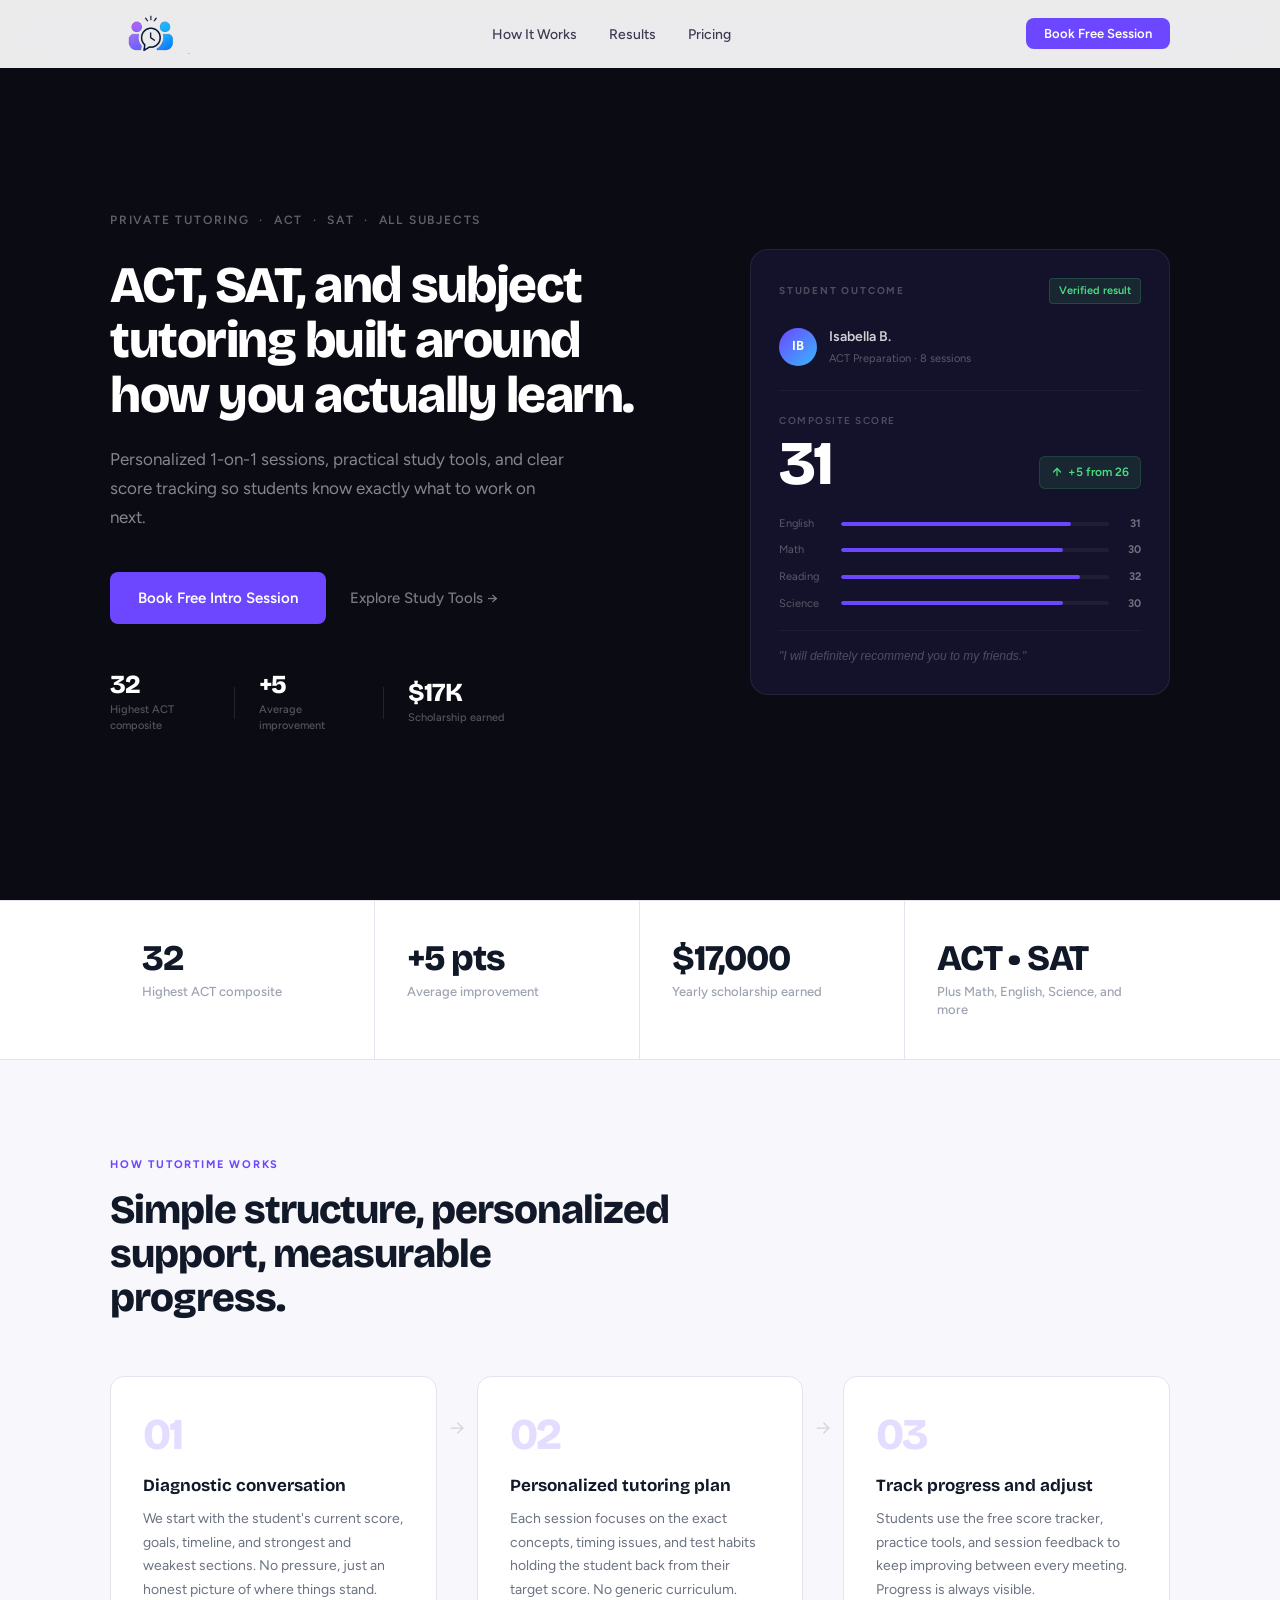
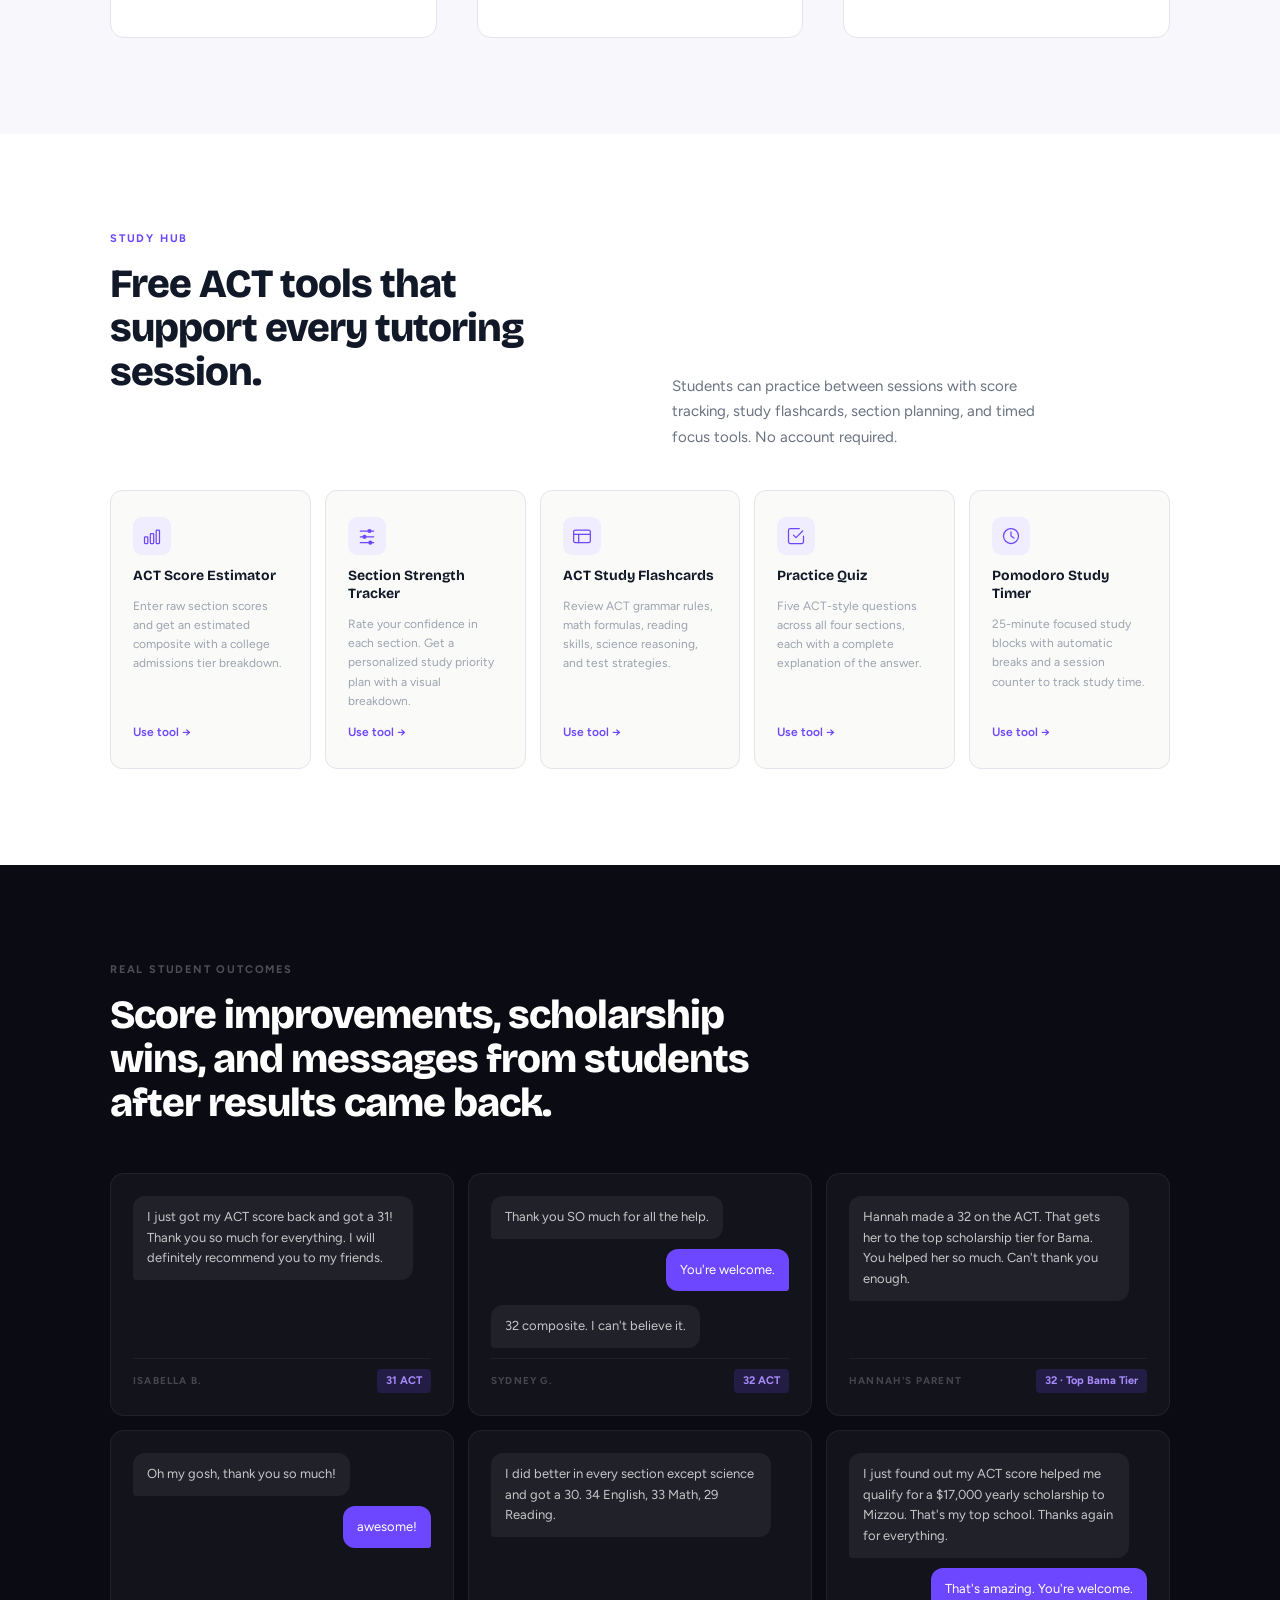
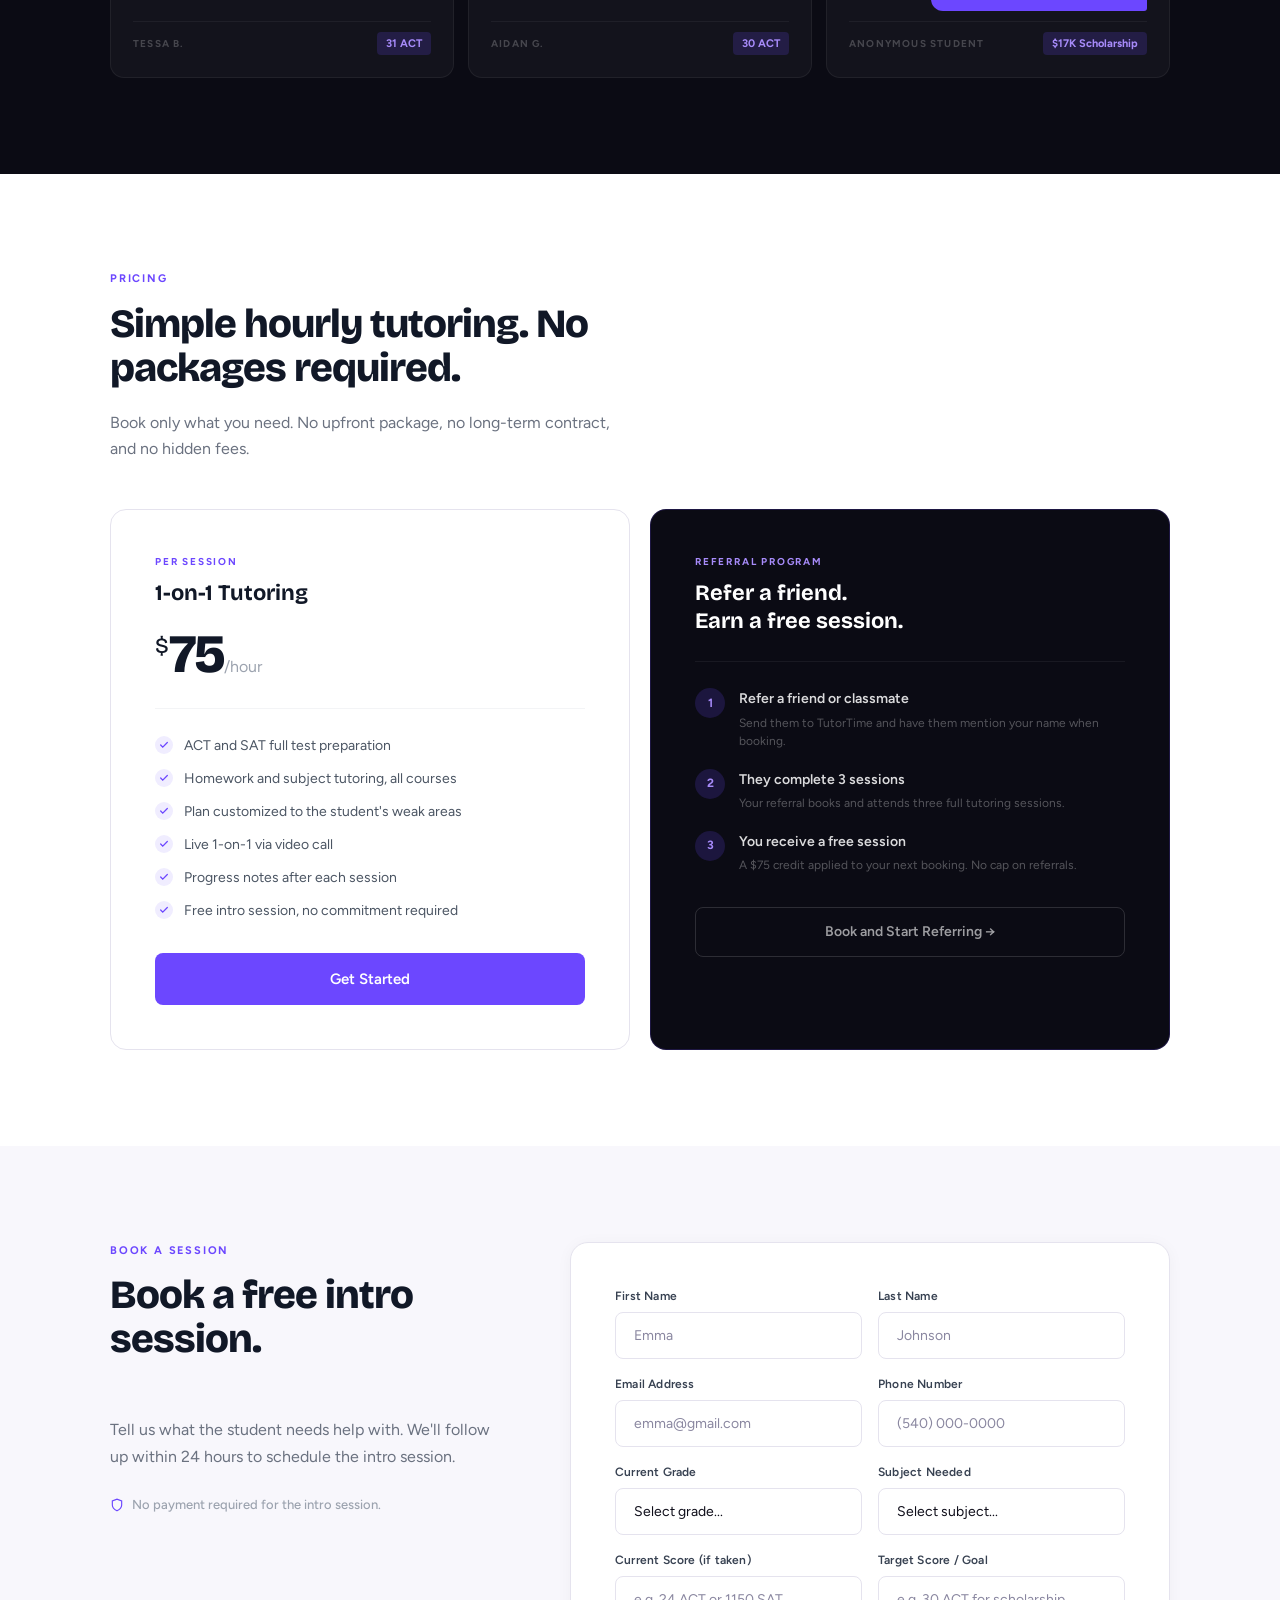
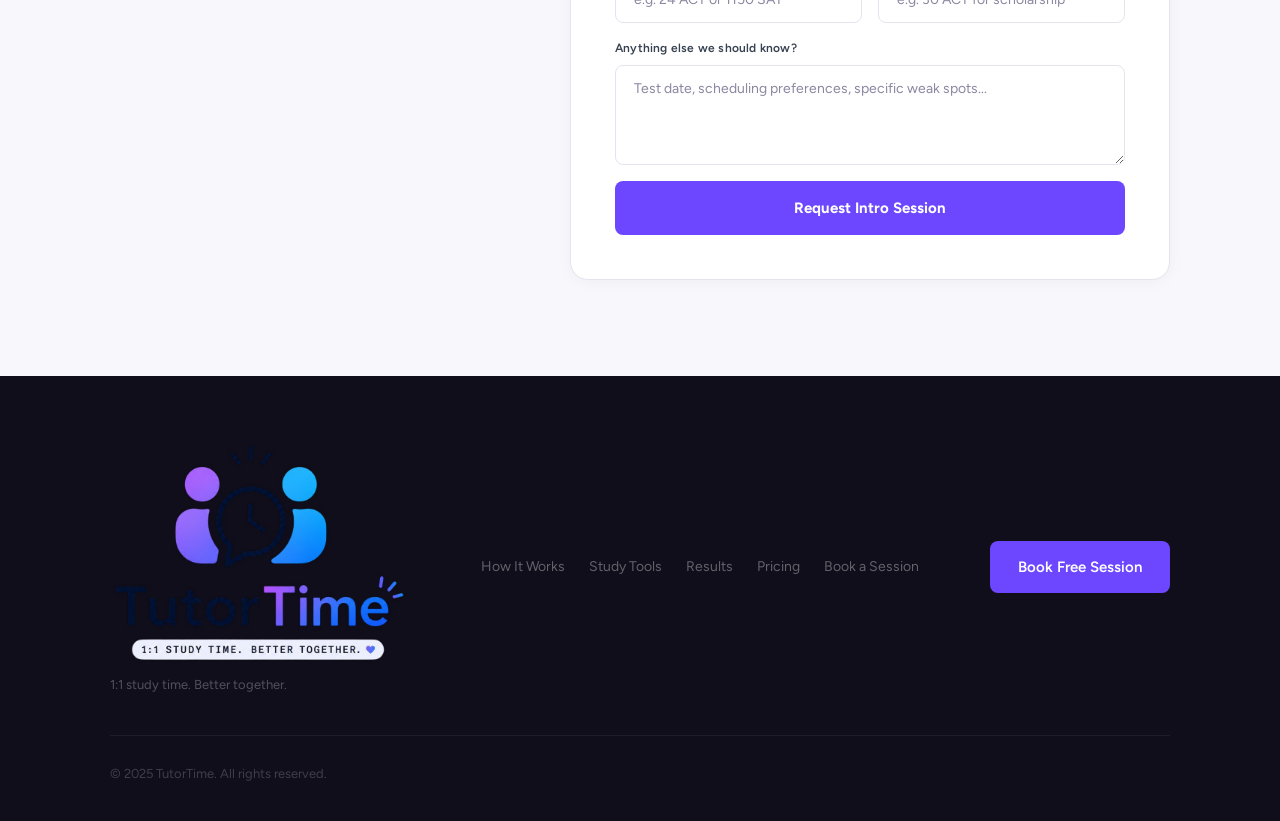
==== commit 6f6d9c1a: "Professional redesign of TutorTime homepage Complete rebuild of index.html and new css/home.css.  De" ====
--- a/index.html
+++ b/index.html
@@ -1,374 +1,455 @@
 <!DOCTYPE html>
 <html lang="en">
 <head>
- <meta charset="UTF-8">
- <meta name="viewport" content="width=device-width, initial-scale=1.0">
- <title>TutorTime ACT, SAT &amp; Subject Tutoring</title>
- <meta name="description" content="1-on-1 personalized tutoring for ACT, SAT, and all subjects. Real results students regularly score 3-5 points higher. Free intro session.">
- <link rel="icon" href="assets/tutortime-logo-transparent.png">
- <link rel="stylesheet" href="css/styles.css">
+  <meta charset="UTF-8">
+  <meta name="viewport" content="width=device-width, initial-scale=1.0">
+  <title>TutorTime &mdash; ACT, SAT &amp; Subject Tutoring</title>
+  <meta name="description" content="Personalized 1-on-1 tutoring for ACT, SAT, and all subjects. Free intro session, personalized plans, and free study tools.">
+  <link rel="icon" href="assets/tutortime-logo-transparent.png">
+  <link rel="stylesheet" href="css/styles.css">
+  <link rel="stylesheet" href="css/home.css">
 </head>
 <body>
 
+<!-- NAVBAR -->
 <nav class="navbar" id="navbar">
- <div class="container">
- <div class="navbar-inner">
- <a href="index.html" class="navbar-logo">
- <img src="assets/tutortime-logo-nav.png" alt="TutorTime">
- </a>
- <ul class="navbar-links">
- <li><a href="#how-it-works">How It Works</a></li>
- <li><a href="#results">Results</a></li>
- <li><a href="#pricing">Pricing</a></li>
- </ul>
- <div class="navbar-actions">
- <a href="#signup" class="btn btn-primary btn-sm">Book Free Session</a>
- </div>
- </div>
- </div>
+  <div class="container">
+    <div class="navbar-inner">
+      <a href="index.html" class="navbar-logo">
+        <img src="assets/tutortime-logo-nav.png" alt="TutorTime">
+      </a>
+      <ul class="navbar-links">
+        <li><a href="#how-it-works">How It Works</a></li>
+        <li><a href="#results">Results</a></li>
+        <li><a href="#pricing">Pricing</a></li>
+      </ul>
+      <div class="navbar-actions">
+        <a href="#signup" class="btn btn-primary btn-sm">Book Free Session</a>
+      </div>
+    </div>
+  </div>
 </nav>
 
-<section class="hero" id="home">
- <div class="container">
- <div class="hero-content">
- <div>
- <div class="hero-eyebrow">
- <div class="pill-live">
- <span class="dot"></span>
- Booking sessions now free intro available
- </div>
- </div>
- <div class="hero-heading">
- <h1 class="display-xl">
- Study smart.<br>
- <span class="grad-text">Score higher.</span>
- </h1>
- </div>
- <p class="hero-sub">
- 1-on-1 personalized tutoring for ACT, SAT, and every subject in between.
- Real strategies, real accountability, real results.
- </p>
- <div class="hero-ctas">
- <a href="#signup" class="btn btn-primary btn-lg">Book My Free Intro Session &rarr;</a>
- <a href="study.html" class="btn btn-ghost btn-lg">Try Study Tools Free</a>
- </div>
- <div class="hero-proof-badges">
- <div class="proof-badge"><span class="proof-badge-icon">&#127942;</span> 32 ACT Composite</div>
- <div class="proof-badge"><span class="proof-badge-icon">&#128200;</span> +5 Point Improvement</div>
- <div class="proof-badge"><span class="proof-badge-icon">&#128176;</span> $17K Scholarship Won</div>
- <div class="proof-badge"><span class="proof-badge-icon">&#11088;</span> 31 ACT &middot; Top Bama Tier</div>
- </div>
- </div>
-
- <div class="hero-card fade-up delay-2">
- <div class="hero-card-header">
- <div class="hero-card-dots">
- <span class="dot-red"></span>
- <span class="dot-yellow"></span>
- <span class="dot-green"></span>
- </div>
- <span class="hero-card-title">Recent Student Results</span>
- </div>
- <div class="hero-card-body">
- <div class="score-showcase">
- <div class="score-showcase-num" id="heroScoreNum">31</div>
- <div class="score-showcase-meta">
- <div class="score-showcase-label">Composite Score</div>
- <div class="score-showcase-name" id="heroStudentName">Isabella B.</div>
- <div class="score-showcase-change" id="heroScoreChange">+5 pts</div>
- </div>
- </div>
- <div class="subject-bars">
- <div class="subject-bar-row">
- <span class="subject-bar-label">English</span>
- <div class="subject-bar-track"><div class="subject-bar-fill" id="barEng" style="width:86%"></div></div>
- <span class="subject-bar-val" id="barEngVal">31</span>
- </div>
- <div class="subject-bar-row">
- <span class="subject-bar-label">Math</span>
- <div class="subject-bar-track"><div class="subject-bar-fill" id="barMath" style="width:83%"></div></div>
- <span class="subject-bar-val" id="barMathVal">30</span>
- </div>
- <div class="subject-bar-row">
- <span class="subject-bar-label">Reading</span>
- <div class="subject-bar-track"><div class="subject-bar-fill" id="barRead" style="width:89%"></div></div>
- <span class="subject-bar-val" id="barReadVal">32</span>
- </div>
- <div class="subject-bar-row">
- <span class="subject-bar-label">Science</span>
- <div class="subject-bar-track"><div class="subject-bar-fill" id="barSci" style="width:83%"></div></div>
- <span class="subject-bar-val" id="barSciVal">30</span>
- </div>
- </div>
- </div>
- <div class="hero-card-footer">
- <span class="hero-card-footer-text">Auto-cycling real results</span>
- <span class="badge badge-green">&#10003; Verified</span>
- </div>
- </div>
- </div>
- </div>
-</section>
-
-<div class="ticker-strip">
- <div class="ticker-track">
- <span class="ticker-item">&#127942; Sydney 32 Composite <span class="ticker-sep">&nbsp;&middot;&nbsp;</span></span>
- <span class="ticker-item">&#11088; Hannah 32 ACT, Top Bama Scholarship <span class="ticker-sep">&nbsp;&middot;&nbsp;</span></span>
- <span class="ticker-item">&#128200; Isabella 31 ACT, +5 point improvement <span class="ticker-sep">&nbsp;&middot;&nbsp;</span></span>
- <span class="ticker-item">&#127891; Tessa 31 Composite <span class="ticker-sep">&nbsp;&middot;&nbsp;</span></span>
- <span class="ticker-item">&#128170; Aidan Improved every section, scored 30 <span class="ticker-sep">&nbsp;&middot;&nbsp;</span></span>
- <span class="ticker-item">&#128176; Anonymous $17,000 yearly scholarship to Mizzou <span class="ticker-sep">&nbsp;&middot;&nbsp;</span></span>
- <span class="ticker-item">&#127942; Sydney 32 Composite <span class="ticker-sep">&nbsp;&middot;&nbsp;</span></span>
- <span class="ticker-item">&#11088; Hannah 32 ACT, Top Bama Scholarship <span class="ticker-sep">&nbsp;&middot;&nbsp;</span></span>
- <span class="ticker-item">&#128200; Isabella 31 ACT, +5 point improvement <span class="ticker-sep">&nbsp;&middot;&nbsp;</span></span>
- <span class="ticker-item">&#127891; Tessa 31 Composite <span class="ticker-sep">&nbsp;&middot;&nbsp;</span></span>
- <span class="ticker-item">&#128170; Aidan Improved every section, scored 30 <span class="ticker-sep">&nbsp;&middot;&nbsp;</span></span>
- <span class="ticker-item">&#128176; Anonymous $17,000 yearly scholarship to Mizzou <span class="ticker-sep">&nbsp;&middot;&nbsp;</span></span>
- </div>
+<!-- HERO -->
+<section class="h-hero" id="home">
+  <div class="container">
+    <div class="h-hero-inner">
+
+      <div class="h-hero-left">
+        <p class="h-eyebrow">Private tutoring &nbsp;&middot;&nbsp; ACT &nbsp;&middot;&nbsp; SAT &nbsp;&middot;&nbsp; All subjects</p>
+        <h1 class="h-hero-heading">ACT, SAT, and subject tutoring built around how you actually learn.</h1>
+        <p class="h-hero-sub">Personalized 1-on-1 sessions, practical study tools, and clear score tracking so students know exactly what to work on next.</p>
+        <div class="h-hero-ctas">
+          <a href="#signup" class="h-cta-primary">Book Free Intro Session</a>
+          <a href="study.html" class="h-cta-ghost">Explore Study Tools &rarr;</a>
+        </div>
+        <div class="h-hero-proof">
+          <div class="h-proof-item">
+            <span class="h-proof-num">32</span>
+            <span class="h-proof-label">Highest ACT composite</span>
+          </div>
+          <div class="h-proof-divider"></div>
+          <div class="h-proof-item">
+            <span class="h-proof-num">+5</span>
+            <span class="h-proof-label">Average improvement</span>
+          </div>
+          <div class="h-proof-divider"></div>
+          <div class="h-proof-item">
+            <span class="h-proof-num">$17K</span>
+            <span class="h-proof-label">Scholarship earned</span>
+          </div>
+        </div>
+      </div>
+
+      <div class="h-hero-right">
+        <div class="h-score-card">
+          <div class="h-sc-top">
+            <span class="h-sc-label">Student outcome</span>
+            <span class="h-sc-verified">Verified result</span>
+          </div>
+          <div class="h-sc-student">
+            <div class="h-sc-avatar">IB</div>
+            <div>
+              <div class="h-sc-name">Isabella B.</div>
+              <div class="h-sc-meta">ACT Preparation &middot; 8 sessions</div>
+            </div>
+          </div>
+          <div class="h-sc-score-block">
+            <div>
+              <div class="h-sc-score-label">Composite Score</div>
+              <div class="h-sc-score-num">31</div>
+            </div>
+            <div class="h-sc-delta">
+              <svg width="12" height="12" viewBox="0 0 24 24" fill="none" stroke="currentColor" stroke-width="2.5" stroke-linecap="round"><line x1="12" y1="19" x2="12" y2="5"/><polyline points="5 12 12 5 19 12"/></svg>
+              +5 from 26
+            </div>
+          </div>
+          <div class="h-sc-bars">
+            <div class="h-sc-bar-row"><span class="h-sc-blabel">English</span><div class="h-sc-btrack"><div class="h-sc-bfill" style="width:86%"></div></div><span class="h-sc-bval">31</span></div>
+            <div class="h-sc-bar-row"><span class="h-sc-blabel">Math</span><div class="h-sc-btrack"><div class="h-sc-bfill" style="width:83%"></div></div><span class="h-sc-bval">30</span></div>
+            <div class="h-sc-bar-row"><span class="h-sc-blabel">Reading</span><div class="h-sc-btrack"><div class="h-sc-bfill" style="width:89%"></div></div><span class="h-sc-bval">32</span></div>
+            <div class="h-sc-bar-row"><span class="h-sc-blabel">Science</span><div class="h-sc-btrack"><div class="h-sc-bfill" style="width:83%"></div></div><span class="h-sc-bval">30</span></div>
+          </div>
+          <blockquote class="h-sc-quote">"I will definitely recommend you to my friends."</blockquote>
+        </div>
+      </div>
+
+    </div>
+  </div>
+</section>
+
+<!-- OUTCOMES ROW -->
+<div class="h-outcomes">
+  <div class="container">
+    <div class="h-outcomes-grid">
+      <div class="h-outcome-item">
+        <div class="h-outcome-num">32</div>
+        <div class="h-outcome-label">Highest ACT composite</div>
+      </div>
+      <div class="h-outcome-item">
+        <div class="h-outcome-num">+5 pts</div>
+        <div class="h-outcome-label">Average improvement</div>
+      </div>
+      <div class="h-outcome-item">
+        <div class="h-outcome-num">$17,000</div>
+        <div class="h-outcome-label">Yearly scholarship earned</div>
+      </div>
+      <div class="h-outcome-item">
+        <div class="h-outcome-num">ACT &bull; SAT</div>
+        <div class="h-outcome-label">Plus Math, English, Science, and more</div>
+      </div>
+    </div>
+  </div>
 </div>
 
-<div class="stats-row">
- <div class="container">
- <div class="stats-grid">
- <div class="stat-item fade-up"><div class="stat-number">32</div><div class="stat-label">Highest composite score achieved by a TutorTime student</div></div>
- <div class="stat-item fade-up delay-1"><div class="stat-number">+5</div><div class="stat-label">Average point improvement after consistent sessions</div></div>
- <div class="stat-item fade-up delay-2"><div class="stat-number">$17K</div><div class="stat-label">Yearly scholarship earned by one of our students</div></div>
- <div class="stat-item fade-up delay-3"><div class="stat-number">All</div><div class="stat-label">Subjects covered ACT, SAT, Math, English, Science &amp; more</div></div>
- </div>
- </div>
-</div>
-
-<section class="section section-tinted" id="how-it-works">
- <div class="container">
- <div class="section-header fade-up">
- <div class="badge badge-purple mb-16">Simple Process</div>
- <h2 class="display-lg">From sign-up to a<br><span class="grad-text">higher score</span> 3 steps</h2>
- <p class="section-sub">No long-term contracts, no awkward sales calls. Just show up, work hard, and watch your score move.</p>
- </div>
- <div class="grid-3">
- <div class="step-card fade-up delay-1">
- <div class="step-icon">&#128203;</div>
- <div class="step-num">01</div>
- <div class="step-title">Tell us your goals</div>
- <p class="step-desc">Fill out the quick signup form your current score, target score, what you need help with. Takes 90 seconds.</p>
- </div>
- <div class="step-card fade-up delay-2">
- <div class="step-icon">&#128222;</div>
- <div class="step-num">02</div>
- <div class="step-title">Free intro session</div>
- <p class="step-desc">We'll reach out within 24 hours and schedule your first session on us. No cost, no commitment just see if it clicks.</p>
- </div>
- <div class="step-card fade-up delay-3">
- <div class="step-icon">&#128200;</div>
- <div class="step-num">03</div>
- <div class="step-title">Watch your score climb</div>
- <p class="step-desc">Live 1-on-1 sessions built around your weak spots. Students regularly score 3&ndash;5 points higher in just a few weeks.</p>
- </div>
- </div>
- </div>
-</section>
-
-<section class="section study-tools-section" id="study-tools">
- <div class="container">
- <div class="section-header section-header-center fade-up">
- <div class="badge badge-purple mb-16">Free Study Hub</div>
- <h2 class="display-lg">Tools to practice between<br><span class="grad-text">every session</span></h2>
- <p class="section-sub">Five free tools built specifically for ACT prep. No account, no ads. Use them anytime.</p>
- </div>
- <div class="tools-cards-grid fade-up delay-1">
- <a href="study.html" class="tool-feature-card">
- <div class="tool-feature-icon">&#127919;</div>
- <div class="tool-feature-title">ACT Score Estimator</div>
- <p class="tool-feature-desc">Enter raw scores per section and instantly see your estimated composite plus what it means for college admissions.</p>
- <div class="tool-feature-cta">Try it free &rarr;</div>
- </a>
- <a href="study.html" class="tool-feature-card">
- <div class="tool-feature-icon">&#128202;</div>
- <div class="tool-feature-title">Section Strength Tracker</div>
- <p class="tool-feature-desc">Rate confidence in each section. Get a live radar chart and a 4-priority study plan so you know exactly where to focus.</p>
- <div class="tool-feature-cta">Build your plan &rarr;</div>
- </a>
- <a href="study.html" class="tool-feature-card">
- <div class="tool-feature-icon">&#9889;</div>
- <div class="tool-feature-title">Strategy Flashcards</div>
- <p class="tool-feature-desc">12 proven ACT strategies used by students who score 30+. Flip, track, filter by section. Perfect for test week.</p>
- <div class="tool-feature-cta">Study now &rarr;</div>
- </a>
- <a href="study.html" class="tool-feature-card">
- <div class="tool-feature-icon">&#128221;</div>
- <div class="tool-feature-title">Practice Quiz</div>
- <p class="tool-feature-desc">5 real ACT-style questions across all 4 sections. Every answer includes a full explanation so you learn the why.</p>
- <div class="tool-feature-cta">Take the quiz &rarr;</div>
- </a>
- <a href="study.html" class="tool-feature-card">
- <div class="tool-feature-icon">&#9201;</div>
- <div class="tool-feature-title">Pomodoro Study Timer</div>
- <p class="tool-feature-desc">25-minute focused blocks with automatic breaks and a session counter. Track how much real studying you're doing.</p>
- <div class="tool-feature-cta">Start timer &rarr;</div>
- </a>
- <a href="#signup" class="tool-feature-card" style="background:var(--c-dark);border-color:rgba(124,92,252,0.3);">
- <div class="tool-feature-icon" style="background:rgba(124,92,252,0.2);">&#128640;</div>
- <div class="tool-feature-title" style="color:var(--c-white);">Want more than tools?</div>
- <p class="tool-feature-desc" style="color:rgba(255,255,255,0.5);">A tutor who knows exactly where you lose points and fixes it that's what moves the score. First session is free.</p>
- <div class="tool-feature-cta" style="color:var(--c-purple-lt);">Book free intro &rarr;</div>
- </a>
- </div>
- </div>
-</section>
-
-<section class="section section-dark" id="results">
- <div class="container">
- <div class="section-header section-header-center fade-up">
- <div class="badge badge-purple mb-16">Real Results</div>
- <h2 class="display-lg white">They texted when they found out</h2>
- <p class="section-sub section-sub-white text-center">Every message below is 100% unedited straight from students' phones the day their scores came back.</p>
- </div>
- <div class="testi-grid">
- <div class="testi-card fade-up delay-1">
- <div class="msg-bubble-recv">I just got my ACT score back and got a 31! Thank you so much for everything! I will definitely recommend you to my friends! &#127881;</div>
- <div class="msg-bubble-sent">That's amazing!! Knew you had it &#128588;</div>
- <div class="testi-footer"><span class="testi-name">Isabella B.</span><span class="badge badge-score">31 Composite</span></div>
- </div>
- <div class="testi-card fade-up delay-2">
- <div class="msg-bubble-recv">!!!!!!! <br><small style="opacity:0.5">(sends score report screenshot)</small></div>
- <div class="msg-bubble-sent">Yay!!!</div>
- <div class="msg-bubble-recv">Thank you SO much for all the help &#128591;</div>
- <div class="msg-bubble-sent">You're welcome :)</div>
- <div class="testi-footer"><span class="testi-name">Sydney G.</span><span class="badge badge-score">32 Composite</span></div>
- </div>
- <div class="testi-card fade-up delay-3">
- <div class="msg-bubble-recv">Hannah made a 32 on the ACT that gets her to the top scholarship tier for Bama! You helped her so much. Can't thank you enough!</div>
- <div class="testi-footer"><span class="testi-name">Hannah's Mom</span><span class="badge badge-score">32 &middot; Top Bama Tier</span></div>
- </div>
- <div class="testi-card fade-up delay-1">
- <div class="msg-bubble-recv">Oh my gosh!!!!!!! Thank you so much!! <br><small style="opacity:0.5">(shares 31 score report)</small></div>
- <div class="msg-bubble-sent">awesome!</div>
- <div class="testi-footer"><span class="testi-name">Tessa B.</span><span class="badge badge-score">31 Composite</span></div>
- </div>
- <div class="testi-card fade-up delay-2">
- <div class="msg-bubble-recv">i totally forgot to text you didn't i &#128517; i did better in every section except science and got a 30 34 english, 33 math, 29 reading!</div>
- <div class="testi-footer"><span class="testi-name">Aidan G.</span><span class="badge badge-score">30 Composite</span></div>
- </div>
- <div class="testi-card fade-up delay-3">
- <div class="msg-bubble-recv">I just found out my ACT score helped me qualify for a $17,000 yearly scholarship to Mizzou! Thanks again for everything &#129392;&#128155;</div>
- <div class="msg-bubble-sent">That's amazing :) you're welcome</div>
- <div class="testi-footer"><span class="testi-name">Anonymous Student</span><span class="badge badge-score">$17K Scholarship</span></div>
- </div>
- </div>
- </div>
-</section>
-
-<section class="section" id="pricing">
- <div class="container">
- <div class="section-header section-header-center fade-up">
- <div class="badge badge-purple mb-16">Pricing</div>
- <h2 class="display-lg">Simple, transparent rates</h2>
- <p class="section-sub">No packages to buy upfront. No hidden fees. $75/hr, with a referral program that rewards you for spreading the word.</p>
- </div>
- <div class="pricing-grid fade-up delay-1">
- <div class="pricing-card">
- <div class="pricing-label">Per Session</div>
- <div class="pricing-name">1-on-1 Tutoring</div>
- <div class="pricing-amount"><span class="pricing-amount-currency">$</span>75<span class="pricing-amount-per">/hour</span></div>
- <div class="pricing-divider"></div>
- <ul class="pricing-features">
- <li class="pricing-feature"><div class="feature-check">&#10003;</div> ACT &amp; SAT full test prep</li>
- <li class="pricing-feature"><div class="feature-check">&#10003;</div> Homework help all subjects</li>
- <li class="pricing-feature"><div class="feature-check">&#10003;</div> Personalized plan built around your weaknesses</li>
- <li class="pricing-feature"><div class="feature-check">&#10003;</div> Live 1-on-1 via video call</li>
- <li class="pricing-feature"><div class="feature-check">&#10003;</div> Score tracking &amp; progress notes after each session</li>
- <li class="pricing-feature"><div class="feature-check">&#10003;</div> First intro session completely free</li>
- </ul>
- <a href="#signup" class="btn btn-primary btn-lg mt-32" style="width:100%;justify-content:center;">Get Started &rarr;</a>
- </div>
- <div class="pricing-card dark">
- <div class="pricing-label">&#127873; Referral Program</div>
- <div class="pricing-name">Refer a Friend.<br>Get a Free Session.</div>
- <div class="pricing-divider"></div>
- <div class="referral-steps">
- <div class="referral-step"><div class="referral-step-num">1</div><div><div class="referral-step-title">Refer a friend or classmate</div><div class="referral-step-sub">Just tell them about TutorTime and have them sign up</div></div></div>
- <div class="referral-step"><div class="referral-step-num">2</div><div><div class="referral-step-title">They complete 3 sessions</div><div class="referral-step-sub">Your referral books and attends three full sessions</div></div></div>
- <div class="referral-step"><div class="referral-step-num">3</div><div><div class="referral-step-title">You get a free session &#127881;</div><div class="referral-step-sub">A $75 credit no limit on how many times you can earn it</div></div></div>
- </div>
- <div style="margin-top:24px;background:rgba(255,255,255,0.04);border:1px solid rgba(255,255,255,0.08);border-radius:var(--r-md);padding:16px;">
- <p style="font-size:13px;color:rgba(255,255,255,0.4);text-align:center;line-height:1.6;">No cap on referrals. Every friend who stays for 3 sessions earns you another free hour.</p>
- </div>
- <a href="#signup" class="btn btn-white btn-lg mt-24" style="width:100%;justify-content:center;">Book &amp; Start Referring &rarr;</a>
- </div>
- </div>
- </div>
-</section>
-
-<section class="section form-section" id="signup">
- <div class="container-sm">
- <div class="section-header section-header-center fade-up">
- <div class="badge badge-purple mb-16">Get Started</div>
- <h2 class="display-lg">Book your free intro session</h2>
- <p class="section-sub">We'll reach out within 24 hours. No payment, no commitment just come try it.</p>
- </div>
- <div class="form-card fade-up delay-1">
- <form id="signupForm" class="form-grid">
- <input type="hidden" name="access_key" value="YOUR_WEB3FORMS_KEY">
- <input type="hidden" name="subject" value="New TutorTime Session Request">
- <input type="hidden" name="from_name" value="TutorTime Website">
- <div class="form-field"><label class="form-label">First Name *</label><input type="text" class="form-input" name="first_name" placeholder="Emma" required></div>
- <div class="form-field"><label class="form-label">Last Name *</label><input type="text" class="form-input" name="last_name" placeholder="Johnson" required></div>
- <div class="form-field"><label class="form-label">Email Address *</label><input type="email" class="form-input" name="email" placeholder="emma@gmail.com" required></div>
- <div class="form-field"><label class="form-label">Phone Number</label><input type="tel" class="form-input" name="phone" placeholder="(540) 000-0000"></div>
- <div class="form-field"><label class="form-label">Current Grade</label>
- <select class="form-select" name="grade">
- <option value="">Select your grade...</option>
- <option>8th Grade</option><option>9th Grade (Freshman)</option><option>10th Grade (Sophomore)</option>
- <option>11th Grade (Junior)</option><option>12th Grade (Senior)</option><option>College Student</option>
- </select>
- </div>
- <div class="form-field"><label class="form-label">What do you need help with?</label>
- <select class="form-select" name="subject_help">
- <option value="">Select subject...</option>
- <option>ACT Full Test</option><option>ACT English</option><option>ACT Math</option>
- <option>ACT Reading</option><option>ACT Science</option><option>SAT Full Test</option>
- <option>SAT Math</option><option>SAT Reading &amp; Writing</option>
- <option>General Math (Algebra / Geometry / Pre-Calc)</option>
- <option>General English / Writing</option><option>Science (Bio / Chem / Physics)</option>
- <option>Multiple Subjects</option>
- </select>
- </div>
- <div class="form-field"><label class="form-label">Current ACT / SAT Score</label><input type="text" class="form-input" name="current_score" placeholder="e.g. 24 ACT (leave blank if not taken)"></div>
- <div class="form-field"><label class="form-label">Target Score / Goal</label><input type="text" class="form-input" name="target_score" placeholder="e.g. 30 ACT for Virginia Tech scholarship"></div>
- <div class="form-field span-2"><label class="form-label">Anything else we should know?</label><textarea class="form-textarea" name="message" placeholder="Test date, scheduling preferences, specific weak spots..."></textarea></div>
- <div class="form-field span-2"><button type="submit" class="form-submit">Request My Free Intro Session &rarr;</button></div>
- </form>
- <div class="form-success" id="formSuccess">
- <div class="form-success-icon">&#127881;</div>
- <h3 class="display-sm">You're all set!</h3>
- <p class="text-md muted mt-12">We received your request and will reach out within 24 hours. Check your email!</p>
- </div>
- </div>
- </div>
-</section>
-
+<!-- HOW IT WORKS -->
+<section class="h-process" id="how-it-works">
+  <div class="container">
+    <p class="h-section-label">How TutorTime works</p>
+    <h2 class="h-section-heading">Simple structure, personalized support, measurable progress.</h2>
+    <div class="h-process-steps">
+      <div class="h-step">
+        <div class="h-step-num">01</div>
+        <h3 class="h-step-title">Diagnostic conversation</h3>
+        <p class="h-step-desc">We start with the student's current score, goals, timeline, and strongest and weakest sections. No pressure, just an honest picture of where things stand.</p>
+      </div>
+      <div class="h-step-sep" aria-hidden="true">
+        <svg width="20" height="20" viewBox="0 0 24 24" fill="none" stroke="currentColor" stroke-width="1.5" stroke-linecap="round"><line x1="5" y1="12" x2="19" y2="12"/><polyline points="13 6 19 12 13 18"/></svg>
+      </div>
+      <div class="h-step">
+        <div class="h-step-num">02</div>
+        <h3 class="h-step-title">Personalized tutoring plan</h3>
+        <p class="h-step-desc">Each session focuses on the exact concepts, timing issues, and test habits holding the student back from their target score. No generic curriculum.</p>
+      </div>
+      <div class="h-step-sep" aria-hidden="true">
+        <svg width="20" height="20" viewBox="0 0 24 24" fill="none" stroke="currentColor" stroke-width="1.5" stroke-linecap="round"><line x1="5" y1="12" x2="19" y2="12"/><polyline points="13 6 19 12 13 18"/></svg>
+      </div>
+      <div class="h-step">
+        <div class="h-step-num">03</div>
+        <h3 class="h-step-title">Track progress and adjust</h3>
+        <p class="h-step-desc">Students use the free score tracker, practice tools, and session feedback to keep improving between every meeting. Progress is always visible.</p>
+      </div>
+    </div>
+  </div>
+</section>
+
+<!-- STUDY TOOLS -->
+<section class="h-tools">
+  <div class="container">
+    <div class="h-tools-top">
+      <div>
+        <p class="h-section-label">Study hub</p>
+        <h2 class="h-section-heading">Free ACT tools that support every tutoring session.</h2>
+      </div>
+      <p class="h-tools-sub">Students can practice between sessions with score tracking, study flashcards, section planning, and timed focus tools. No account required.</p>
+    </div>
+    <div class="h-tools-grid">
+
+      <a href="study.html" class="h-tool-card">
+        <div class="h-tc-icon">
+          <svg width="20" height="20" viewBox="0 0 24 24" fill="none" stroke="currentColor" stroke-width="1.5" stroke-linecap="round" stroke-linejoin="round"><rect x="3" y="13" width="4" height="8" rx="1"/><rect x="10" y="9" width="4" height="12" rx="1"/><rect x="17" y="5" width="4" height="16" rx="1"/></svg>
+        </div>
+        <div class="h-tc-title">ACT Score Estimator</div>
+        <p class="h-tc-desc">Enter raw section scores and get an estimated composite with a college admissions tier breakdown.</p>
+        <span class="h-tc-link">Use tool &rarr;</span>
+      </a>
+
+      <a href="study.html" class="h-tool-card">
+        <div class="h-tc-icon">
+          <svg width="20" height="20" viewBox="0 0 24 24" fill="none" stroke="currentColor" stroke-width="1.5" stroke-linecap="round"><line x1="4" y1="6" x2="20" y2="6"/><circle cx="15" cy="6" r="2.5" fill="currentColor" stroke="none"/><line x1="4" y1="13" x2="20" y2="13"/><circle cx="9" cy="13" r="2.5" fill="currentColor" stroke="none"/><line x1="4" y1="20" x2="20" y2="20"/><circle cx="16" cy="20" r="2.5" fill="currentColor" stroke="none"/></svg>
+        </div>
+        <div class="h-tc-title">Section Strength Tracker</div>
+        <p class="h-tc-desc">Rate your confidence in each section. Get a personalized study priority plan with a visual breakdown.</p>
+        <span class="h-tc-link">Use tool &rarr;</span>
+      </a>
+
+      <a href="study.html" class="h-tool-card">
+        <div class="h-tc-icon">
+          <svg width="20" height="20" viewBox="0 0 24 24" fill="none" stroke="currentColor" stroke-width="1.5" stroke-linecap="round" stroke-linejoin="round"><rect x="2" y="5" width="20" height="15" rx="2"/><path d="M2 10h20"/><line x1="8" y1="10" x2="8" y2="20"/></svg>
+        </div>
+        <div class="h-tc-title">ACT Study Flashcards</div>
+        <p class="h-tc-desc">Review ACT grammar rules, math formulas, reading skills, science reasoning, and test strategies.</p>
+        <span class="h-tc-link">Use tool &rarr;</span>
+      </a>
+
+      <a href="study.html" class="h-tool-card">
+        <div class="h-tc-icon">
+          <svg width="20" height="20" viewBox="0 0 24 24" fill="none" stroke="currentColor" stroke-width="1.5" stroke-linecap="round" stroke-linejoin="round"><path d="M9 11l3 3 8-8"/><path d="M21 12v7a2 2 0 0 1-2 2H5a2 2 0 0 1-2-2V5a2 2 0 0 1 2-2h11"/></svg>
+        </div>
+        <div class="h-tc-title">Practice Quiz</div>
+        <p class="h-tc-desc">Five ACT-style questions across all four sections, each with a complete explanation of the answer.</p>
+        <span class="h-tc-link">Use tool &rarr;</span>
+      </a>
+
+      <a href="study.html" class="h-tool-card">
+        <div class="h-tc-icon">
+          <svg width="20" height="20" viewBox="0 0 24 24" fill="none" stroke="currentColor" stroke-width="1.5" stroke-linecap="round"><circle cx="12" cy="12" r="9"/><polyline points="12 7 12 12 15.5 14.5"/></svg>
+        </div>
+        <div class="h-tc-title">Pomodoro Study Timer</div>
+        <p class="h-tc-desc">25-minute focused study blocks with automatic breaks and a session counter to track study time.</p>
+        <span class="h-tc-link">Use tool &rarr;</span>
+      </a>
+
+    </div>
+  </div>
+</section>
+
+<!-- RESULTS -->
+<section class="h-results" id="results">
+  <div class="container">
+    <p class="h-section-label h-label-light">Real student outcomes</p>
+    <h2 class="h-section-heading h-heading-light">Score improvements, scholarship wins, and messages from students after results came back.</h2>
+    <div class="h-results-grid">
+
+      <div class="h-testi-card">
+        <div class="h-msg-recv">I just got my ACT score back and got a 31! Thank you so much for everything. I will definitely recommend you to my friends.</div>
+        <div class="h-testi-foot">
+          <span class="h-testi-name">Isabella B.</span>
+          <span class="h-testi-score">31 ACT</span>
+        </div>
+      </div>
+
+      <div class="h-testi-card">
+        <div class="h-msg-recv">Thank you SO much for all the help.</div>
+        <div class="h-msg-sent">You're welcome.</div>
+        <div class="h-msg-recv" style="margin-top:4px">32 composite. I can't believe it.</div>
+        <div class="h-testi-foot">
+          <span class="h-testi-name">Sydney G.</span>
+          <span class="h-testi-score">32 ACT</span>
+        </div>
+      </div>
+
+      <div class="h-testi-card">
+        <div class="h-msg-recv">Hannah made a 32 on the ACT. That gets her to the top scholarship tier for Bama. You helped her so much. Can't thank you enough.</div>
+        <div class="h-testi-foot">
+          <span class="h-testi-name">Hannah's parent</span>
+          <span class="h-testi-score">32 &middot; Top Bama Tier</span>
+        </div>
+      </div>
+
+      <div class="h-testi-card">
+        <div class="h-msg-recv">Oh my gosh, thank you so much!</div>
+        <div class="h-msg-sent">awesome!</div>
+        <div class="h-testi-foot">
+          <span class="h-testi-name">Tessa B.</span>
+          <span class="h-testi-score">31 ACT</span>
+        </div>
+      </div>
+
+      <div class="h-testi-card">
+        <div class="h-msg-recv">I did better in every section except science and got a 30. 34 English, 33 Math, 29 Reading.</div>
+        <div class="h-testi-foot">
+          <span class="h-testi-name">Aidan G.</span>
+          <span class="h-testi-score">30 ACT</span>
+        </div>
+      </div>
+
+      <div class="h-testi-card">
+        <div class="h-msg-recv">I just found out my ACT score helped me qualify for a $17,000 yearly scholarship to Mizzou. That's my top school. Thanks again for everything.</div>
+        <div class="h-msg-sent">That's amazing. You're welcome.</div>
+        <div class="h-testi-foot">
+          <span class="h-testi-name">Anonymous student</span>
+          <span class="h-testi-score">$17K Scholarship</span>
+        </div>
+      </div>
+
+    </div>
+  </div>
+</section>
+
+<!-- PRICING -->
+<section class="h-pricing" id="pricing">
+  <div class="container">
+    <p class="h-section-label">Pricing</p>
+    <h2 class="h-section-heading">Simple hourly tutoring. No packages required.</h2>
+    <p class="h-pricing-sub">Book only what you need. No upfront package, no long-term contract, and no hidden fees.</p>
+    <div class="h-pricing-grid">
+
+      <div class="h-price-card">
+        <p class="h-price-label">Per session</p>
+        <h3 class="h-price-name">1-on-1 Tutoring</h3>
+        <div class="h-price-amount"><sup>$</sup>75<span class="h-price-per">/hour</span></div>
+        <div class="h-price-divider"></div>
+        <ul class="h-price-list">
+          <li class="h-price-item"><div class="h-price-check"><svg width="10" height="10" viewBox="0 0 24 24" fill="none" stroke="currentColor" stroke-width="3" stroke-linecap="round"><polyline points="20 6 9 17 4 12"/></svg></div> ACT and SAT full test preparation</li>
+          <li class="h-price-item"><div class="h-price-check"><svg width="10" height="10" viewBox="0 0 24 24" fill="none" stroke="currentColor" stroke-width="3" stroke-linecap="round"><polyline points="20 6 9 17 4 12"/></svg></div> Homework and subject tutoring, all courses</li>
+          <li class="h-price-item"><div class="h-price-check"><svg width="10" height="10" viewBox="0 0 24 24" fill="none" stroke="currentColor" stroke-width="3" stroke-linecap="round"><polyline points="20 6 9 17 4 12"/></svg></div> Plan customized to the student's weak areas</li>
+          <li class="h-price-item"><div class="h-price-check"><svg width="10" height="10" viewBox="0 0 24 24" fill="none" stroke="currentColor" stroke-width="3" stroke-linecap="round"><polyline points="20 6 9 17 4 12"/></svg></div> Live 1-on-1 via video call</li>
+          <li class="h-price-item"><div class="h-price-check"><svg width="10" height="10" viewBox="0 0 24 24" fill="none" stroke="currentColor" stroke-width="3" stroke-linecap="round"><polyline points="20 6 9 17 4 12"/></svg></div> Progress notes after each session</li>
+          <li class="h-price-item"><div class="h-price-check"><svg width="10" height="10" viewBox="0 0 24 24" fill="none" stroke="currentColor" stroke-width="3" stroke-linecap="round"><polyline points="20 6 9 17 4 12"/></svg></div> Free intro session, no commitment required</li>
+        </ul>
+        <a href="#signup" class="h-price-cta h-cta-primary" style="display:block;text-align:center;margin-top:32px;border-radius:8px;padding:14px;">Get Started</a>
+      </div>
+
+      <div class="h-price-card h-price-dark">
+        <p class="h-price-label h-price-label-light">Referral program</p>
+        <h3 class="h-price-name h-price-name-light">Refer a friend.<br>Earn a free session.</h3>
+        <div class="h-price-divider h-price-divider-dark"></div>
+        <div class="h-ref-steps">
+          <div class="h-ref-step">
+            <div class="h-ref-num">1</div>
+            <div>
+              <div class="h-ref-title">Refer a friend or classmate</div>
+              <div class="h-ref-sub">Send them to TutorTime and have them mention your name when booking.</div>
+            </div>
+          </div>
+          <div class="h-ref-step">
+            <div class="h-ref-num">2</div>
+            <div>
+              <div class="h-ref-title">They complete 3 sessions</div>
+              <div class="h-ref-sub">Your referral books and attends three full tutoring sessions.</div>
+            </div>
+          </div>
+          <div class="h-ref-step">
+            <div class="h-ref-num">3</div>
+            <div>
+              <div class="h-ref-title">You receive a free session</div>
+              <div class="h-ref-sub">A $75 credit applied to your next booking. No cap on referrals.</div>
+            </div>
+          </div>
+        </div>
+        <a href="#signup" class="h-price-cta-outline" style="display:block;text-align:center;margin-top:32px;">Book and Start Referring &rarr;</a>
+      </div>
+
+    </div>
+  </div>
+</section>
+
+<!-- BOOKING FORM -->
+<section class="h-form" id="signup">
+  <div class="container">
+    <div class="h-form-wrap">
+      <div class="h-form-left">
+        <p class="h-section-label">Book a session</p>
+        <h2 class="h-section-heading">Book a free intro session.</h2>
+        <p class="h-form-sub">Tell us what the student needs help with. We'll follow up within 24 hours to schedule the intro session.</p>
+        <p class="h-form-trust">
+          <svg width="14" height="14" viewBox="0 0 24 24" fill="none" stroke="currentColor" stroke-width="2" stroke-linecap="round"><path d="M12 22s8-4 8-10V5l-8-3-8 3v7c0 6 8 10 8 10z"/></svg>
+          No payment required for the intro session.
+        </p>
+      </div>
+      <div class="h-form-right">
+        <div class="h-form-card">
+          <form id="signupForm" class="form-grid">
+            <input type="hidden" name="access_key" value="YOUR_WEB3FORMS_KEY">
+            <input type="hidden" name="subject" value="New TutorTime Session Request">
+            <input type="hidden" name="from_name" value="TutorTime Website">
+            <div class="form-field">
+              <label class="form-label">First Name</label>
+              <input type="text" class="form-input" name="first_name" placeholder="Emma" required>
+            </div>
+            <div class="form-field">
+              <label class="form-label">Last Name</label>
+              <input type="text" class="form-input" name="last_name" placeholder="Johnson" required>
+            </div>
+            <div class="form-field">
+              <label class="form-label">Email Address</label>
+              <input type="email" class="form-input" name="email" placeholder="emma@gmail.com" required>
+            </div>
+            <div class="form-field">
+              <label class="form-label">Phone Number</label>
+              <input type="tel" class="form-input" name="phone" placeholder="(540) 000-0000">
+            </div>
+            <div class="form-field">
+              <label class="form-label">Current Grade</label>
+              <select class="form-select" name="grade">
+                <option value="">Select grade...</option>
+                <option>8th Grade</option>
+                <option>9th Grade</option>
+                <option>10th Grade</option>
+                <option>11th Grade</option>
+                <option>12th Grade</option>
+                <option>College Student</option>
+              </select>
+            </div>
+            <div class="form-field">
+              <label class="form-label">Subject Needed</label>
+              <select class="form-select" name="subject_help">
+                <option value="">Select subject...</option>
+                <option>ACT &mdash; Full Test</option>
+                <option>ACT &mdash; English</option>
+                <option>ACT &mdash; Math</option>
+                <option>ACT &mdash; Reading</option>
+                <option>ACT &mdash; Science</option>
+                <option>SAT &mdash; Full Test</option>
+                <option>SAT &mdash; Math</option>
+                <option>SAT &mdash; Reading &amp; Writing</option>
+                <option>General Math</option>
+                <option>English / Writing</option>
+                <option>Science</option>
+                <option>Multiple Subjects</option>
+              </select>
+            </div>
+            <div class="form-field">
+              <label class="form-label">Current Score (if taken)</label>
+              <input type="text" class="form-input" name="current_score" placeholder="e.g. 24 ACT or 1150 SAT">
+            </div>
+            <div class="form-field">
+              <label class="form-label">Target Score / Goal</label>
+              <input type="text" class="form-input" name="target_score" placeholder="e.g. 30 ACT for scholarship">
+            </div>
+            <div class="form-field span-2">
+              <label class="form-label">Anything else we should know?</label>
+              <textarea class="form-textarea" name="message" placeholder="Test date, scheduling preferences, specific weak spots..."></textarea>
+            </div>
+            <div class="form-field span-2">
+              <button type="submit" class="form-submit">Request Intro Session</button>
+            </div>
+          </form>
+          <div class="form-success" id="formSuccess">
+            <div class="form-success-icon">&#10003;</div>
+            <h3 class="display-sm">You're all set.</h3>
+            <p class="text-md muted mt-12">We received your request and will follow up within 24 hours to schedule your intro session.</p>
+          </div>
+        </div>
+      </div>
+    </div>
+  </div>
+</section>
+
+<!-- FOOTER -->
 <footer class="footer">
- <div class="container">
- <div class="footer-top">
- <div class="footer-logo">
- <img src="assets/tutortime-logo-transparent.png" alt="TutorTime">
- </div>
- <div class="flex flex-col gap-24" style="align-items:flex-end;">
- <div class="footer-links">
- <a href="#how-it-works">How It Works</a>
- <a href="study.html">Study Tools</a>
- <a href="#results">Results</a>
- <a href="#pricing">Pricing</a>
- <a href="#signup">Book a Session</a>
- </div>
- <a href="#signup" class="btn btn-primary">Book Free Intro &rarr;</a>
- </div>
- </div>
- <div class="footer-bottom">
- <p class="footer-copy">&copy; 2025 TutorTime. All rights reserved.</p>
- <p class="footer-tagline">1:1 Study Time. Better Together. &#128153;</p>
- </div>
- </div>
+  <div class="container">
+    <div class="footer-top">
+      <div class="footer-brand">
+        <div class="footer-logo">
+          <img src="assets/tutortime-logo-transparent.png" alt="TutorTime">
+        </div>
+        <p class="footer-desc">1:1 study time. Better together.</p>
+      </div>
+      <div class="footer-links">
+        <a href="#how-it-works">How It Works</a>
+        <a href="study.html">Study Tools</a>
+        <a href="#results">Results</a>
+        <a href="#pricing">Pricing</a>
+        <a href="#signup">Book a Session</a>
+      </div>
+      <a href="#signup" class="h-cta-primary" style="align-self:center;white-space:nowrap;">Book Free Session</a>
+    </div>
+    <div class="footer-bottom">
+      <p class="footer-copy">&copy; 2025 TutorTime. All rights reserved.</p>
+    </div>
+  </div>
 </footer>
 
 <script src="js/main.js"></script>
--- a/css/home.css
+++ b/css/home.css
@@ -0,0 +1,847 @@
+/* ============================================================
+   HOME.CSS — TutorTime homepage styles (index.html only)
+   All classes prefixed h- to avoid study.html conflicts
+   ============================================================ */
+
+/* ---- SHARED OVERRIDES ---- */
+.navbar-links a { font-size: 14px; font-weight: 500; }
+.btn-primary {
+  background: #6C47FF;
+  border-radius: 8px;
+}
+.btn-primary:hover {
+  background: #5A35EE;
+  box-shadow: 0 6px 20px rgba(108,71,255,0.3);
+}
+
+/* ---- HERO ---- */
+.h-hero {
+  background: #0B0B14;
+  padding: 148px 0 104px;
+  min-height: 100vh;
+  display: flex;
+  align-items: center;
+}
+
+.h-hero-inner {
+  display: grid;
+  grid-template-columns: 1fr 420px;
+  gap: 72px;
+  align-items: center;
+}
+
+.h-eyebrow {
+  font-size: 12px;
+  font-weight: 600;
+  color: rgba(255,255,255,0.35);
+  text-transform: uppercase;
+  letter-spacing: 1.8px;
+  margin-bottom: 28px;
+}
+
+.h-hero-heading {
+  font-family: 'Bricolage Grotesque', sans-serif;
+  font-size: clamp(36px, 4vw, 54px);
+  font-weight: 800;
+  color: #FFFFFF;
+  line-height: 1.07;
+  letter-spacing: -1.5px;
+  margin-bottom: 22px;
+}
+
+.h-hero-sub {
+  font-size: 17px;
+  line-height: 1.72;
+  color: rgba(255,255,255,0.5);
+  margin-bottom: 40px;
+  max-width: 460px;
+}
+
+.h-hero-ctas {
+  display: flex;
+  align-items: center;
+  gap: 24px;
+  margin-bottom: 48px;
+  flex-wrap: wrap;
+}
+
+.h-cta-primary {
+  display: inline-flex;
+  align-items: center;
+  padding: 14px 28px;
+  background: #6C47FF;
+  color: #FFFFFF;
+  font-family: 'Figtree', sans-serif;
+  font-size: 15px;
+  font-weight: 600;
+  border-radius: 8px;
+  text-decoration: none;
+  transition: background 0.2s, transform 0.15s, box-shadow 0.2s;
+}
+.h-cta-primary:hover {
+  background: #5A35EE;
+  transform: translateY(-1px);
+  box-shadow: 0 6px 20px rgba(108,71,255,0.3);
+}
+
+.h-cta-ghost {
+  font-family: 'Figtree', sans-serif;
+  font-size: 15px;
+  font-weight: 500;
+  color: rgba(255,255,255,0.45);
+  text-decoration: none;
+  transition: color 0.2s;
+}
+.h-cta-ghost:hover { color: rgba(255,255,255,0.85); }
+
+.h-hero-proof {
+  display: flex;
+  align-items: center;
+  gap: 0;
+  flex-wrap: wrap;
+}
+
+.h-proof-item {
+  display: flex;
+  flex-direction: column;
+  gap: 4px;
+  padding-right: 24px;
+}
+
+.h-proof-num {
+  font-family: 'Bricolage Grotesque', sans-serif;
+  font-size: 26px;
+  font-weight: 800;
+  color: #FFFFFF;
+  letter-spacing: -0.8px;
+  line-height: 1;
+}
+
+.h-proof-label {
+  font-size: 11px;
+  color: rgba(255,255,255,0.3);
+  font-weight: 500;
+  line-height: 1.4;
+  max-width: 100px;
+}
+
+.h-proof-divider {
+  width: 1px;
+  height: 32px;
+  background: rgba(255,255,255,0.1);
+  margin-right: 24px;
+  flex-shrink: 0;
+}
+
+/* SCORE CARD */
+.h-score-card {
+  background: #13122A;
+  border: 1px solid rgba(255,255,255,0.07);
+  border-radius: 18px;
+  padding: 28px;
+}
+
+.h-sc-top {
+  display: flex;
+  align-items: center;
+  justify-content: space-between;
+  margin-bottom: 22px;
+}
+
+.h-sc-label {
+  font-size: 10px;
+  font-weight: 700;
+  color: rgba(255,255,255,0.25);
+  text-transform: uppercase;
+  letter-spacing: 1.8px;
+}
+
+.h-sc-verified {
+  font-size: 11px;
+  font-weight: 600;
+  color: #4ADE80;
+  background: rgba(74,222,128,0.1);
+  border: 1px solid rgba(74,222,128,0.18);
+  padding: 3px 9px;
+  border-radius: 4px;
+}
+
+.h-sc-student {
+  display: flex;
+  align-items: center;
+  gap: 12px;
+  margin-bottom: 22px;
+  padding-bottom: 22px;
+  border-bottom: 1px solid rgba(255,255,255,0.05);
+}
+
+.h-sc-avatar {
+  width: 38px;
+  height: 38px;
+  border-radius: 50%;
+  background: linear-gradient(135deg, #6C47FF, #38B6FF);
+  display: flex;
+  align-items: center;
+  justify-content: center;
+  font-size: 13px;
+  font-weight: 700;
+  color: #fff;
+  flex-shrink: 0;
+}
+
+.h-sc-name {
+  font-size: 14px;
+  font-weight: 600;
+  color: rgba(255,255,255,0.8);
+}
+.h-sc-meta {
+  font-size: 11px;
+  color: rgba(255,255,255,0.3);
+  margin-top: 2px;
+}
+
+.h-sc-score-block {
+  display: flex;
+  align-items: flex-end;
+  justify-content: space-between;
+  margin-bottom: 20px;
+}
+
+.h-sc-score-label {
+  font-size: 10px;
+  font-weight: 600;
+  color: rgba(255,255,255,0.25);
+  text-transform: uppercase;
+  letter-spacing: 1.5px;
+  margin-bottom: 4px;
+}
+
+.h-sc-score-num {
+  font-family: 'Bricolage Grotesque', sans-serif;
+  font-size: 62px;
+  font-weight: 800;
+  color: #FFFFFF;
+  line-height: 1;
+  letter-spacing: -2px;
+}
+
+.h-sc-delta {
+  display: flex;
+  align-items: center;
+  gap: 5px;
+  background: rgba(74,222,128,0.1);
+  border: 1px solid rgba(74,222,128,0.15);
+  color: #4ADE80;
+  font-size: 12px;
+  font-weight: 600;
+  padding: 6px 11px;
+  border-radius: 6px;
+  margin-bottom: 6px;
+}
+
+.h-sc-bars {
+  display: flex;
+  flex-direction: column;
+  gap: 9px;
+  margin-bottom: 18px;
+}
+
+.h-sc-bar-row {
+  display: grid;
+  grid-template-columns: 52px 1fr 22px;
+  align-items: center;
+  gap: 10px;
+}
+
+.h-sc-blabel { font-size: 11px; color: rgba(255,255,255,0.3); }
+
+.h-sc-btrack {
+  height: 4px;
+  background: rgba(255,255,255,0.05);
+  border-radius: 2px;
+  overflow: hidden;
+}
+
+.h-sc-bfill {
+  height: 100%;
+  background: #6C47FF;
+  border-radius: 2px;
+}
+
+.h-sc-bval {
+  font-size: 11px;
+  font-weight: 700;
+  color: rgba(255,255,255,0.4);
+  text-align: right;
+}
+
+.h-sc-quote {
+  font-size: 12px;
+  font-style: italic;
+  color: rgba(255,255,255,0.25);
+  padding-top: 16px;
+  border-top: 1px solid rgba(255,255,255,0.05);
+  line-height: 1.55;
+  margin: 0;
+}
+
+/* ---- OUTCOMES ---- */
+.h-outcomes {
+  border-top: 1px solid #E5E3EE;
+  border-bottom: 1px solid #E5E3EE;
+}
+
+.h-outcomes-grid {
+  display: grid;
+  grid-template-columns: repeat(4, 1fr);
+}
+
+.h-outcome-item {
+  padding: 40px 32px;
+  border-right: 1px solid #E5E3EE;
+}
+.h-outcome-item:last-child { border-right: none; }
+
+.h-outcome-num {
+  font-family: 'Bricolage Grotesque', sans-serif;
+  font-size: 36px;
+  font-weight: 800;
+  color: #111827;
+  letter-spacing: -1.2px;
+  line-height: 1;
+  margin-bottom: 6px;
+}
+
+.h-outcome-label {
+  font-size: 13px;
+  color: #9CA3AF;
+  font-weight: 500;
+  line-height: 1.4;
+}
+
+/* ---- HOW IT WORKS ---- */
+.h-process {
+  padding: 96px 0;
+  background: #F8F7FC;
+}
+
+.h-section-label {
+  font-size: 11px;
+  font-weight: 700;
+  color: #6C47FF;
+  text-transform: uppercase;
+  letter-spacing: 1.8px;
+  margin-bottom: 14px;
+  display: block;
+}
+
+.h-section-heading {
+  font-family: 'Bricolage Grotesque', sans-serif;
+  font-size: clamp(26px, 3.2vw, 40px);
+  font-weight: 800;
+  color: #111827;
+  line-height: 1.1;
+  letter-spacing: -1px;
+  margin-bottom: 56px;
+  max-width: 560px;
+}
+
+.h-process-steps {
+  display: grid;
+  grid-template-columns: 1fr 40px 1fr 40px 1fr;
+  align-items: start;
+  gap: 0;
+}
+
+.h-step {
+  background: #fff;
+  border: 1px solid #E5E3EE;
+  border-radius: 14px;
+  padding: 36px 32px;
+}
+
+.h-step-num {
+  font-family: 'Bricolage Grotesque', sans-serif;
+  font-size: 44px;
+  font-weight: 800;
+  color: #6C47FF;
+  opacity: 0.18;
+  letter-spacing: -2px;
+  line-height: 1;
+  margin-bottom: 18px;
+}
+
+.h-step-title {
+  font-family: 'Bricolage Grotesque', sans-serif;
+  font-size: 17px;
+  font-weight: 700;
+  color: #111827;
+  margin-bottom: 10px;
+  line-height: 1.3;
+}
+
+.h-step-desc {
+  font-size: 14px;
+  color: #6B7280;
+  line-height: 1.68;
+  margin: 0;
+}
+
+.h-step-sep {
+  display: flex;
+  align-items: flex-start;
+  justify-content: center;
+  padding-top: 42px;
+  color: #D1D5DB;
+}
+
+/* ---- STUDY TOOLS ---- */
+.h-tools {
+  padding: 96px 0;
+  background: #FFFFFF;
+}
+
+.h-tools-top {
+  display: grid;
+  grid-template-columns: 1fr 1fr;
+  gap: 64px;
+  align-items: end;
+  margin-bottom: 40px;
+}
+
+.h-tools-sub {
+  font-size: 15px;
+  color: #6B7280;
+  line-height: 1.68;
+  max-width: 400px;
+}
+
+.h-tools-grid {
+  display: grid;
+  grid-template-columns: repeat(5, 1fr);
+  gap: 14px;
+}
+
+.h-tool-card {
+  display: flex;
+  flex-direction: column;
+  gap: 12px;
+  padding: 26px 22px;
+  background: #FAFAF9;
+  border: 1.5px solid #E5E3EE;
+  border-radius: 12px;
+  text-decoration: none;
+  color: inherit;
+  transition: border-color 0.18s, box-shadow 0.18s, transform 0.18s;
+}
+
+.h-tool-card:hover {
+  border-color: #6C47FF;
+  box-shadow: 0 4px 18px rgba(108,71,255,0.09);
+  transform: translateY(-2px);
+}
+
+.h-tc-icon {
+  width: 38px;
+  height: 38px;
+  border-radius: 9px;
+  background: #F0EDFF;
+  display: flex;
+  align-items: center;
+  justify-content: center;
+  color: #6C47FF;
+  flex-shrink: 0;
+}
+
+.h-tc-title {
+  font-family: 'Bricolage Grotesque', sans-serif;
+  font-size: 14px;
+  font-weight: 700;
+  color: #111827;
+  line-height: 1.3;
+}
+
+.h-tc-desc {
+  font-size: 12px;
+  color: #9CA3AF;
+  line-height: 1.6;
+  flex: 1;
+  margin: 0;
+}
+
+.h-tc-link {
+  font-size: 12px;
+  font-weight: 600;
+  color: #6C47FF;
+  display: block;
+}
+
+/* ---- RESULTS ---- */
+.h-results {
+  padding: 96px 0;
+  background: #0B0B14;
+}
+
+.h-label-light { color: rgba(255,255,255,0.28); }
+
+.h-heading-light {
+  color: #FFFFFF;
+  margin-bottom: 48px;
+  max-width: 640px;
+}
+
+.h-results-grid {
+  display: grid;
+  grid-template-columns: repeat(3, 1fr);
+  gap: 14px;
+}
+
+.h-testi-card {
+  background: rgba(255,255,255,0.035);
+  border: 1px solid rgba(255,255,255,0.06);
+  border-radius: 14px;
+  padding: 22px;
+  display: flex;
+  flex-direction: column;
+  gap: 10px;
+  transition: border-color 0.2s;
+}
+.h-testi-card:hover { border-color: rgba(108,71,255,0.25); }
+
+.h-msg-recv {
+  background: rgba(255,255,255,0.06);
+  border-radius: 12px 12px 12px 3px;
+  padding: 11px 14px;
+  font-size: 13px;
+  color: rgba(255,255,255,0.75);
+  line-height: 1.6;
+  align-self: flex-start;
+  max-width: 94%;
+}
+
+.h-msg-sent {
+  background: #6C47FF;
+  border-radius: 12px 12px 3px 12px;
+  padding: 11px 14px;
+  font-size: 13px;
+  color: white;
+  line-height: 1.6;
+  align-self: flex-end;
+  max-width: 80%;
+}
+
+.h-testi-foot {
+  display: flex;
+  align-items: center;
+  justify-content: space-between;
+  padding-top: 10px;
+  margin-top: auto;
+  border-top: 1px solid rgba(255,255,255,0.05);
+}
+
+.h-testi-name {
+  font-size: 10px;
+  font-weight: 700;
+  color: rgba(255,255,255,0.22);
+  text-transform: uppercase;
+  letter-spacing: 1.2px;
+}
+
+.h-testi-score {
+  font-size: 11px;
+  font-weight: 700;
+  background: rgba(108,71,255,0.18);
+  color: #A78BFA;
+  padding: 3px 9px;
+  border-radius: 4px;
+}
+
+/* ---- PRICING ---- */
+.h-pricing {
+  padding: 96px 0;
+  background: #FFFFFF;
+}
+
+.h-pricing-sub {
+  font-size: 16px;
+  color: #6B7280;
+  margin-top: -36px;
+  margin-bottom: 48px;
+  max-width: 500px;
+}
+
+.h-pricing-grid {
+  display: grid;
+  grid-template-columns: 1fr 1fr;
+  gap: 20px;
+}
+
+.h-price-card {
+  border-radius: 16px;
+  padding: 44px;
+  border: 1.5px solid #E5E3EE;
+}
+
+.h-price-dark {
+  background: #0B0B14;
+  border: 1.5px solid rgba(108,71,255,0.2);
+}
+
+.h-price-label {
+  font-size: 10px;
+  font-weight: 700;
+  color: #6C47FF;
+  text-transform: uppercase;
+  letter-spacing: 1.8px;
+  margin-bottom: 10px;
+  display: block;
+}
+.h-price-label-light { color: #A78BFA; }
+
+.h-price-name {
+  font-family: 'Bricolage Grotesque', sans-serif;
+  font-size: 22px;
+  font-weight: 700;
+  color: #111827;
+  margin-bottom: 20px;
+  line-height: 1.25;
+}
+.h-price-name-light { color: #FFFFFF; }
+
+.h-price-amount {
+  font-family: 'Bricolage Grotesque', sans-serif;
+  font-size: 54px;
+  font-weight: 800;
+  color: #111827;
+  letter-spacing: -2px;
+  line-height: 1;
+}
+.h-price-amount sup {
+  font-size: 22px;
+  font-weight: 500;
+  vertical-align: super;
+  letter-spacing: 0;
+}
+.h-price-per {
+  font-family: 'Figtree', sans-serif;
+  font-size: 16px;
+  font-weight: 400;
+  color: #9CA3AF;
+  letter-spacing: 0;
+}
+
+.h-price-divider {
+  height: 1px;
+  background: #F3F4F6;
+  margin: 26px 0;
+}
+.h-price-divider-dark { background: rgba(255,255,255,0.06); }
+
+.h-price-list {
+  display: flex;
+  flex-direction: column;
+  gap: 12px;
+  list-style: none;
+  padding: 0;
+  margin: 0;
+}
+
+.h-price-item {
+  display: flex;
+  align-items: flex-start;
+  gap: 11px;
+  font-size: 14px;
+  color: #4B5563;
+  line-height: 1.5;
+}
+
+.h-price-check {
+  width: 18px;
+  height: 18px;
+  border-radius: 50%;
+  background: #F0EDFF;
+  display: flex;
+  align-items: center;
+  justify-content: center;
+  color: #6C47FF;
+  flex-shrink: 0;
+  margin-top: 1px;
+}
+
+.h-ref-steps {
+  display: flex;
+  flex-direction: column;
+  gap: 18px;
+}
+
+.h-ref-step {
+  display: flex;
+  align-items: flex-start;
+  gap: 14px;
+}
+
+.h-ref-num {
+  width: 30px;
+  height: 30px;
+  border-radius: 50%;
+  background: rgba(108,71,255,0.18);
+  color: #A78BFA;
+  font-size: 12px;
+  font-weight: 700;
+  display: flex;
+  align-items: center;
+  justify-content: center;
+  flex-shrink: 0;
+}
+
+.h-ref-title {
+  font-size: 14px;
+  font-weight: 600;
+  color: rgba(255,255,255,0.85);
+  margin-bottom: 3px;
+}
+
+.h-ref-sub {
+  font-size: 12px;
+  color: rgba(255,255,255,0.3);
+  line-height: 1.55;
+}
+
+.h-price-cta-outline {
+  display: block;
+  text-align: center;
+  padding: 13px 24px;
+  border-radius: 8px;
+  font-size: 14px;
+  font-weight: 600;
+  color: rgba(255,255,255,0.6);
+  border: 1.5px solid rgba(255,255,255,0.14);
+  text-decoration: none;
+  transition: border-color 0.2s, color 0.2s;
+}
+.h-price-cta-outline:hover {
+  border-color: rgba(255,255,255,0.3);
+  color: rgba(255,255,255,0.9);
+}
+
+/* ---- BOOKING FORM ---- */
+.h-form {
+  padding: 96px 0;
+  background: #F8F7FC;
+}
+
+.h-form-wrap {
+  display: grid;
+  grid-template-columns: 380px 1fr;
+  gap: 80px;
+  align-items: start;
+}
+
+.h-form-sub {
+  font-size: 16px;
+  color: #6B7280;
+  line-height: 1.68;
+  margin-top: 0;
+  margin-bottom: 24px;
+}
+
+.h-form-trust {
+  display: flex;
+  align-items: center;
+  gap: 8px;
+  font-size: 13px;
+  color: #9CA3AF;
+  font-weight: 500;
+  margin-top: 20px;
+}
+.h-form-trust svg { color: #6C47FF; flex-shrink: 0; }
+
+.h-form-card {
+  background: white;
+  border-radius: 18px;
+  padding: 44px;
+  border: 1.5px solid #E5E3EE;
+  box-shadow: 0 2px 16px rgba(0,0,0,0.04);
+}
+
+/* Override shared form styles for cleaner look */
+.h-form-card .form-input,
+.h-form-card .form-select,
+.h-form-card .form-textarea {
+  border-color: #E5E3EE;
+  border-radius: 8px;
+  font-size: 14px;
+}
+.h-form-card .form-input:focus,
+.h-form-card .form-select:focus,
+.h-form-card .form-textarea:focus {
+  border-color: #6C47FF;
+}
+.h-form-card .form-label {
+  font-size: 12px;
+  font-weight: 600;
+  color: #374151;
+  letter-spacing: 0.2px;
+}
+.h-form-card .form-submit {
+  background: #6C47FF;
+  border-radius: 8px;
+  font-size: 15px;
+}
+.h-form-card .form-submit:hover {
+  background: #5A35EE;
+}
+
+/* ---- FOOTER UPDATES ---- */
+.footer-brand {
+  display: flex;
+  flex-direction: column;
+  gap: 10px;
+}
+.footer-desc {
+  font-size: 13px;
+  color: rgba(255,255,255,0.28);
+  line-height: 1.5;
+}
+.footer-top {
+  display: flex;
+  align-items: center;
+  gap: 40px;
+  justify-content: space-between;
+}
+
+/* ---- RESPONSIVE ---- */
+@media (max-width: 1100px) {
+  .h-tools-grid { grid-template-columns: repeat(3, 1fr); }
+}
+
+@media (max-width: 960px) {
+  .h-hero-inner { grid-template-columns: 1fr; gap: 0; }
+  .h-score-card { display: none; }
+  .h-process-steps { grid-template-columns: 1fr; gap: 0; }
+  .h-step-sep { display: none; }
+  .h-step { margin-bottom: 16px; }
+  .h-tools-top { grid-template-columns: 1fr; gap: 20px; }
+  .h-tools-grid { grid-template-columns: repeat(2, 1fr); }
+  .h-results-grid { grid-template-columns: 1fr 1fr; }
+  .h-pricing-grid { grid-template-columns: 1fr; }
+  .h-outcomes-grid { grid-template-columns: 1fr 1fr; }
+  .h-outcome-item:nth-child(2) { border-right: none; }
+  .h-outcome-item:nth-child(3) { border-top: 1px solid #E5E3EE; }
+  .h-outcome-item:nth-child(4) { border-top: 1px solid #E5E3EE; border-right: none; }
+  .h-form-wrap { grid-template-columns: 1fr; gap: 40px; }
+}
+
+@media (max-width: 640px) {
+  .h-hero { padding: 110px 0 64px; min-height: auto; }
+  .h-hero-heading { font-size: 34px; }
+  .h-hero-proof { flex-wrap: wrap; gap: 16px; }
+  .h-proof-divider { display: none; }
+  .h-proof-item { padding-right: 0; }
+  .h-outcomes-grid { grid-template-columns: 1fr 1fr; }
+  .h-tools-grid { grid-template-columns: 1fr; }
+  .h-results-grid { grid-template-columns: 1fr; }
+  .h-form-card { padding: 28px 20px; }
+  .h-price-card { padding: 32px 28px; }
+  .footer-top { flex-direction: column; align-items: flex-start; gap: 24px; }
+}
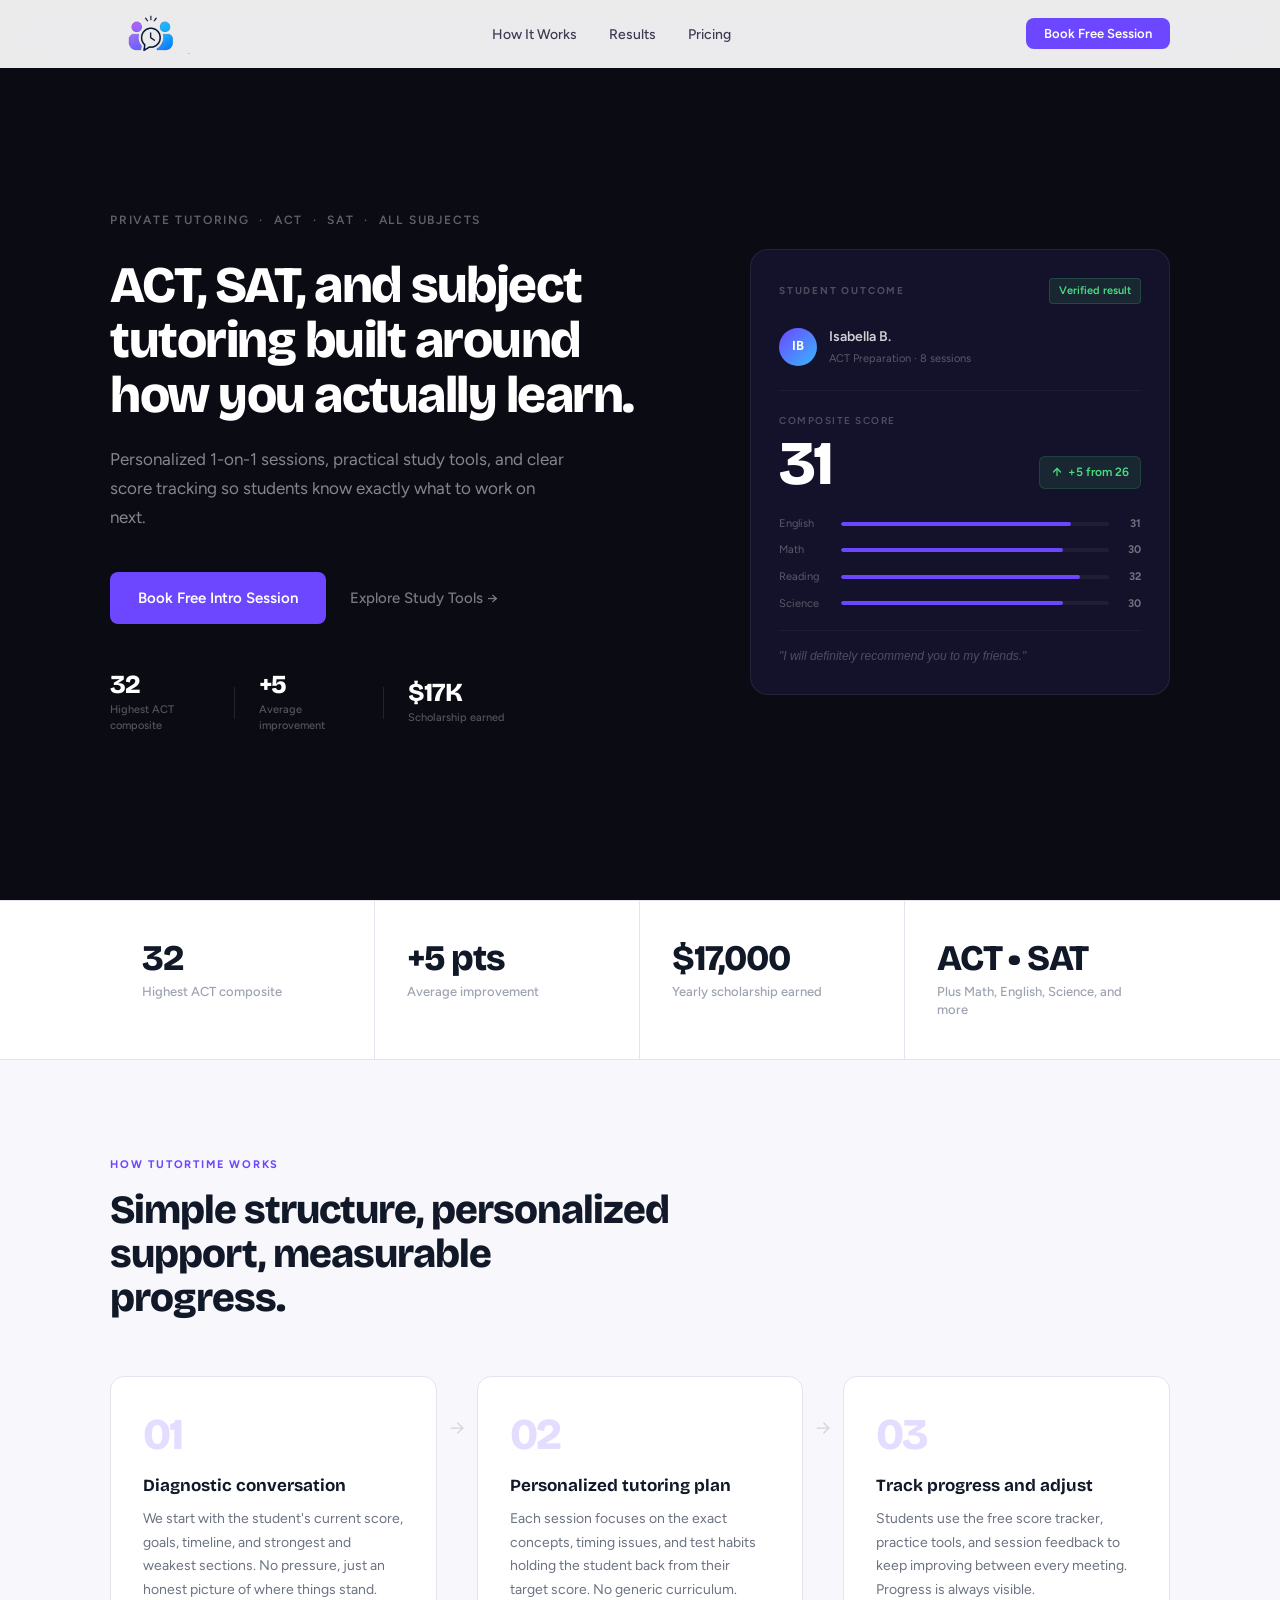
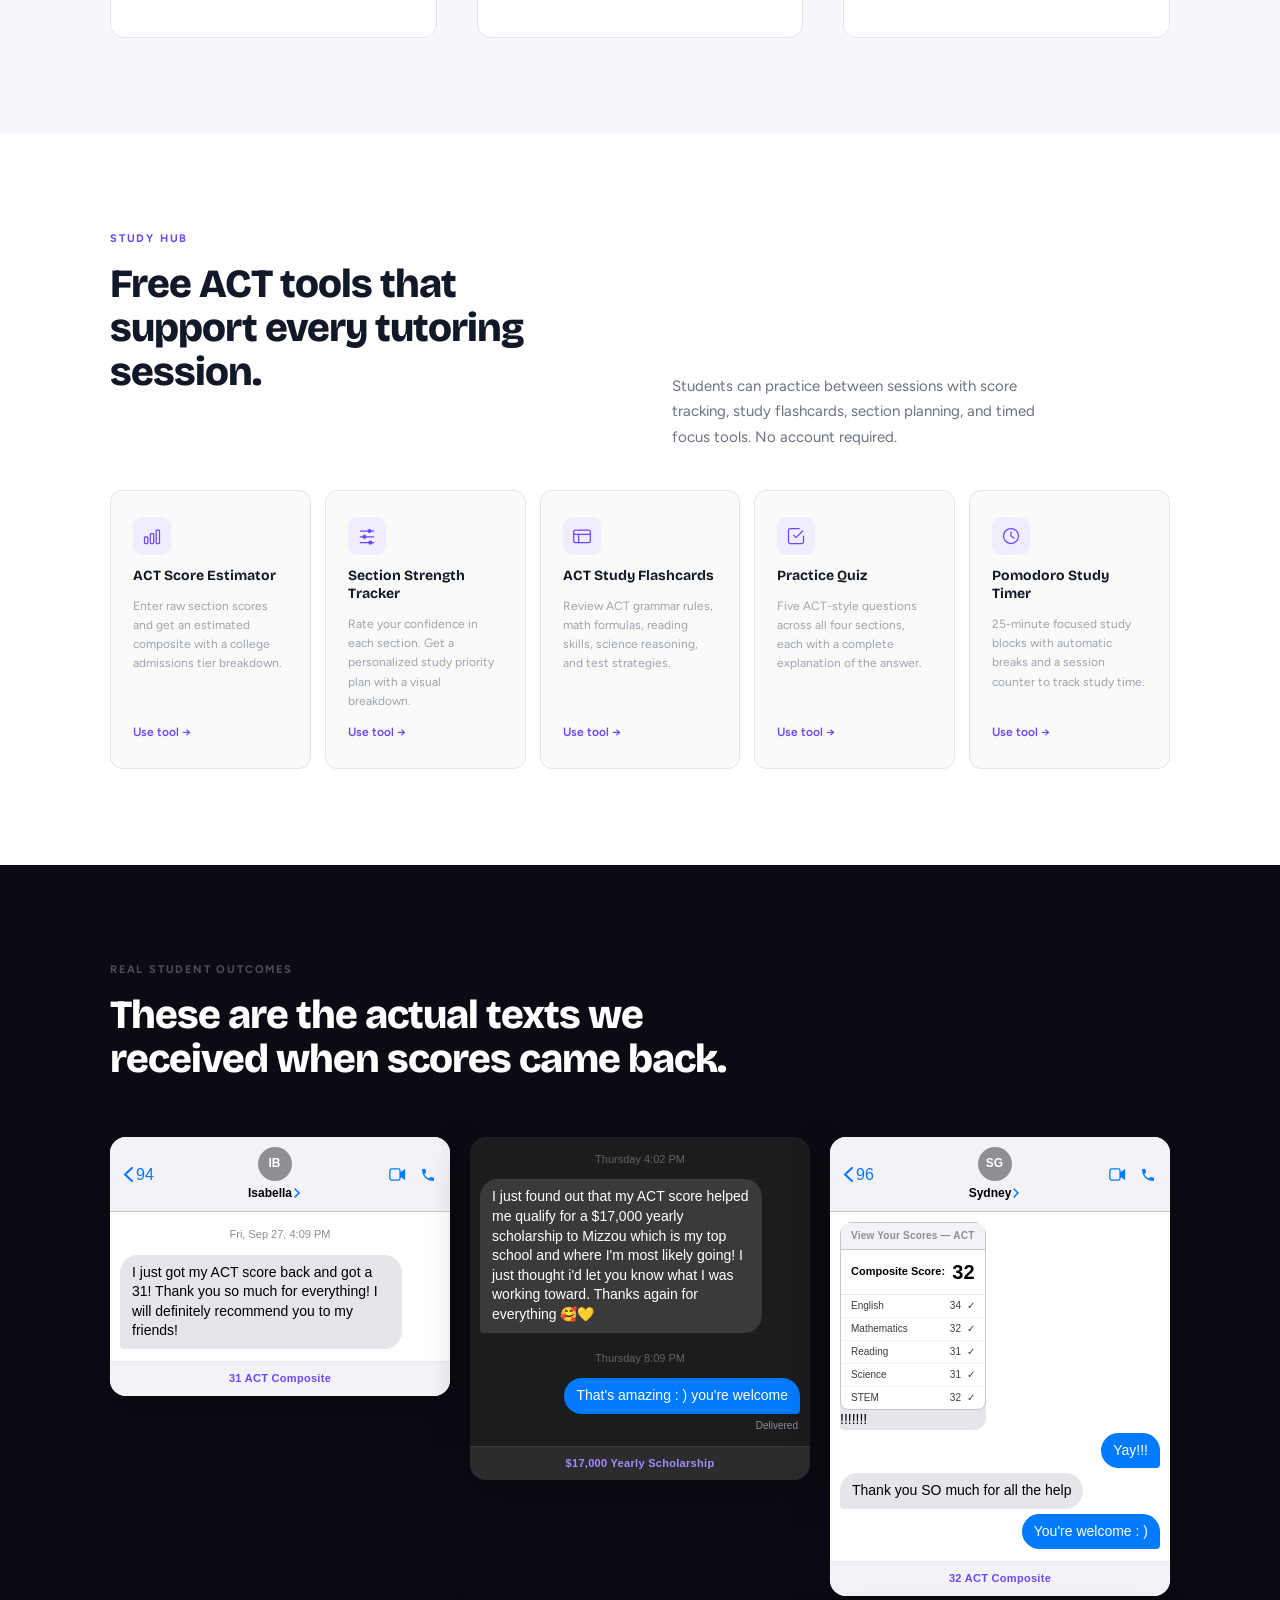
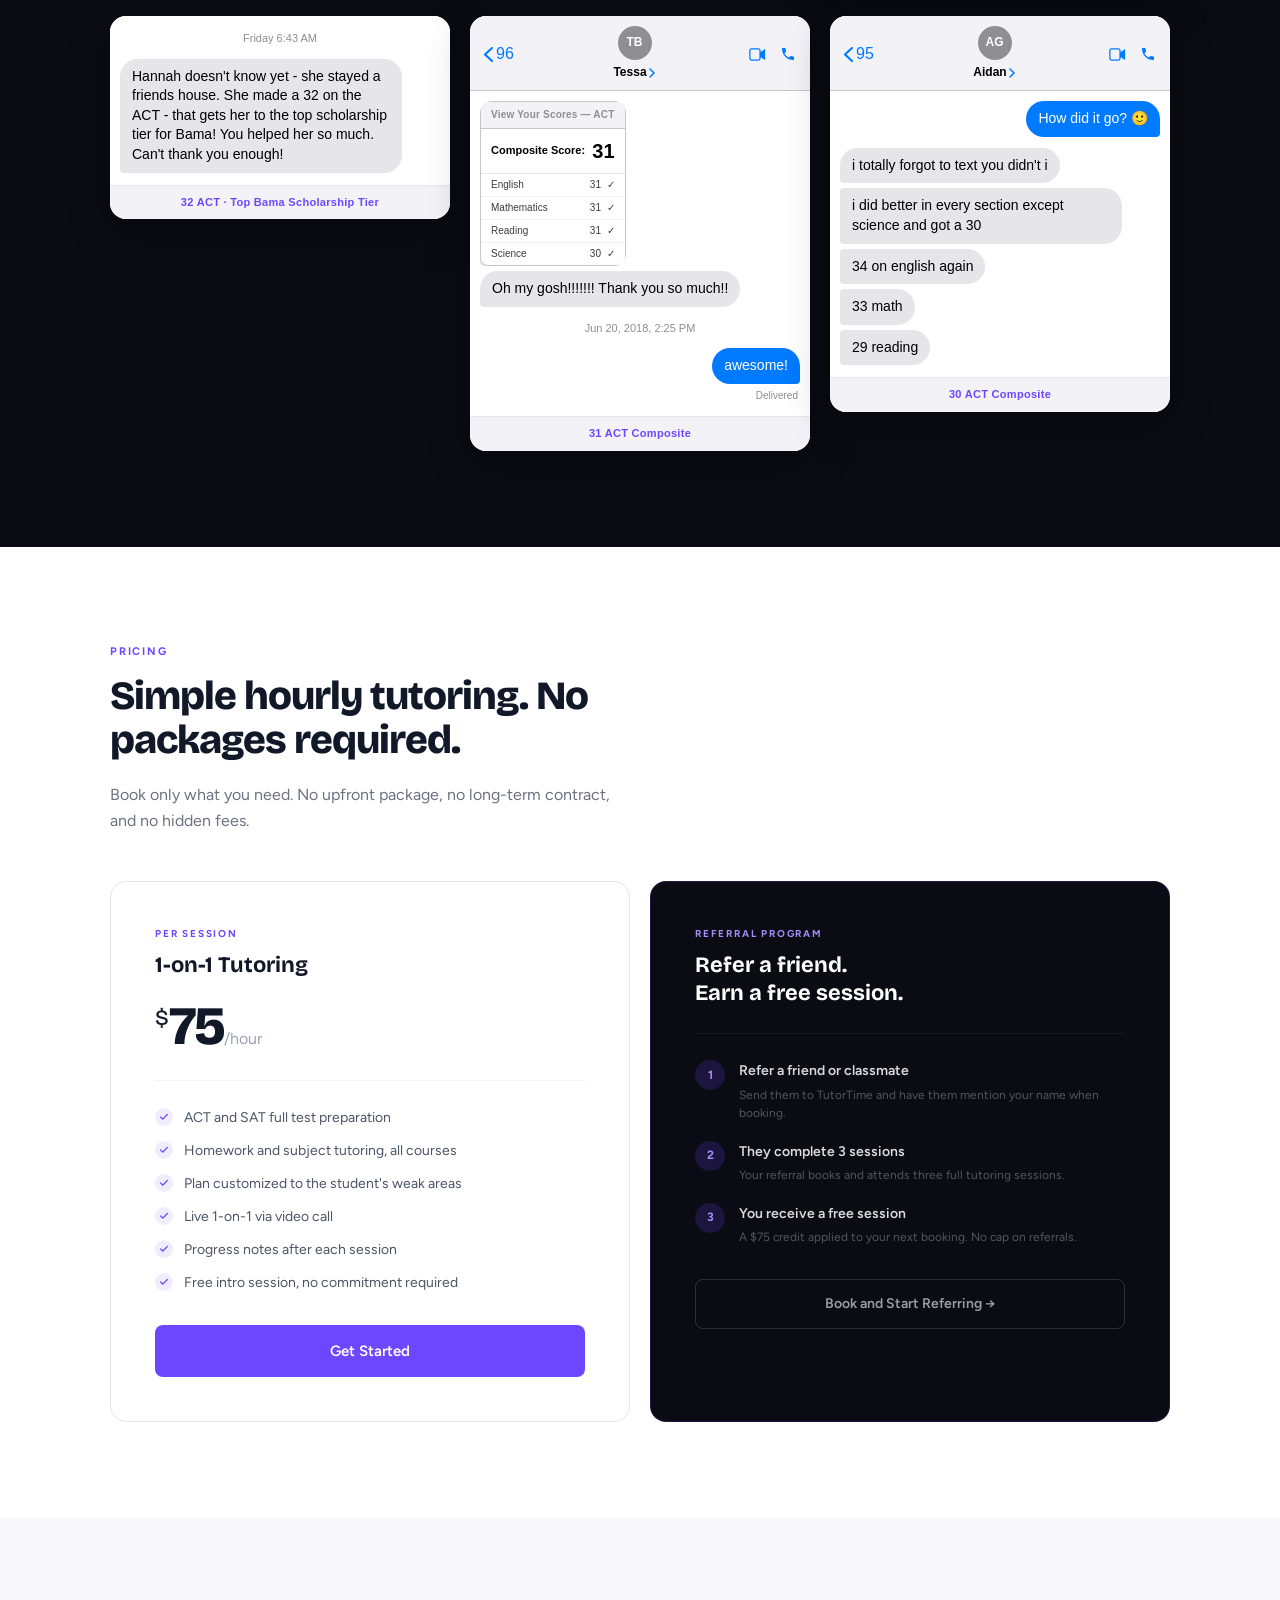
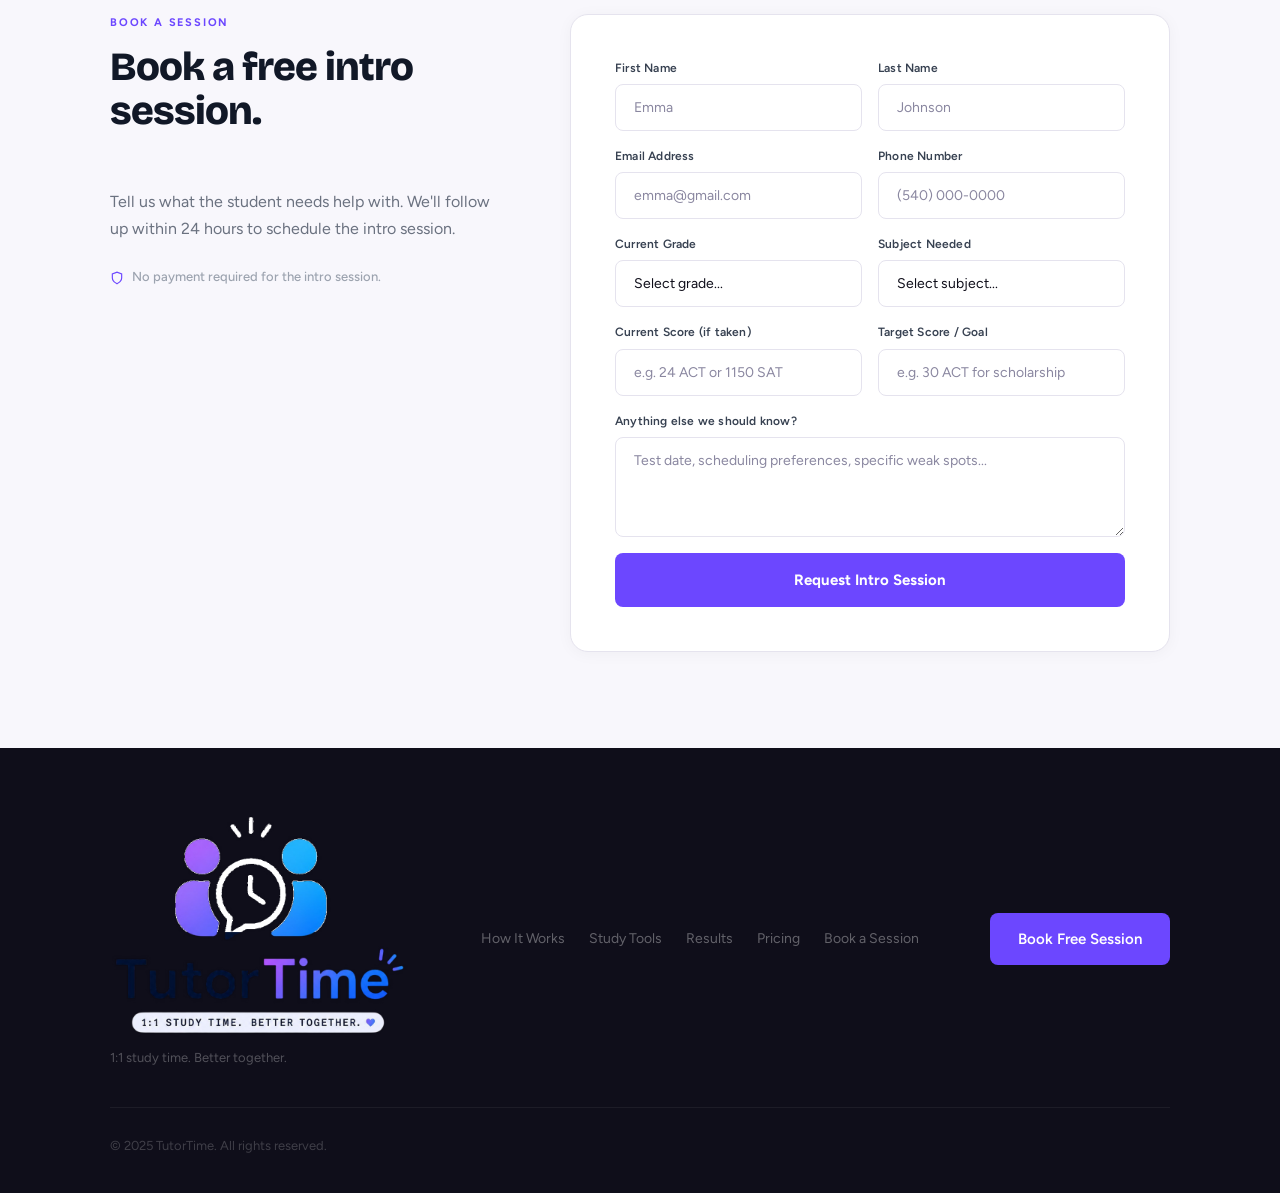
==== commit a7410a83: "Rebuild testimonials as authentic iOS iMessage cards Replaced generic styled bubbles with faithful i" ====
--- a/index.html
+++ b/index.html
@@ -218,59 +218,157 @@
 <section class="h-results" id="results">
   <div class="container">
     <p class="h-section-label h-label-light">Real student outcomes</p>
-    <h2 class="h-section-heading h-heading-light">Score improvements, scholarship wins, and messages from students after results came back.</h2>
+    <h2 class="h-section-heading h-heading-light">These are the actual texts we received when scores came back.</h2>
     <div class="h-results-grid">
 
-      <div class="h-testi-card">
-        <div class="h-msg-recv">I just got my ACT score back and got a 31! Thank you so much for everything. I will definitely recommend you to my friends.</div>
-        <div class="h-testi-foot">
-          <span class="h-testi-name">Isabella B.</span>
-          <span class="h-testi-score">31 ACT</span>
-        </div>
-      </div>
-
-      <div class="h-testi-card">
-        <div class="h-msg-recv">Thank you SO much for all the help.</div>
-        <div class="h-msg-sent">You're welcome.</div>
-        <div class="h-msg-recv" style="margin-top:4px">32 composite. I can't believe it.</div>
-        <div class="h-testi-foot">
-          <span class="h-testi-name">Sydney G.</span>
-          <span class="h-testi-score">32 ACT</span>
-        </div>
-      </div>
-
-      <div class="h-testi-card">
-        <div class="h-msg-recv">Hannah made a 32 on the ACT. That gets her to the top scholarship tier for Bama. You helped her so much. Can't thank you enough.</div>
-        <div class="h-testi-foot">
-          <span class="h-testi-name">Hannah's parent</span>
-          <span class="h-testi-score">32 &middot; Top Bama Tier</span>
-        </div>
-      </div>
-
-      <div class="h-testi-card">
-        <div class="h-msg-recv">Oh my gosh, thank you so much!</div>
-        <div class="h-msg-sent">awesome!</div>
-        <div class="h-testi-foot">
-          <span class="h-testi-name">Tessa B.</span>
-          <span class="h-testi-score">31 ACT</span>
-        </div>
-      </div>
-
-      <div class="h-testi-card">
-        <div class="h-msg-recv">I did better in every section except science and got a 30. 34 English, 33 Math, 29 Reading.</div>
-        <div class="h-testi-foot">
-          <span class="h-testi-name">Aidan G.</span>
-          <span class="h-testi-score">30 ACT</span>
-        </div>
-      </div>
-
-      <div class="h-testi-card">
-        <div class="h-msg-recv">I just found out my ACT score helped me qualify for a $17,000 yearly scholarship to Mizzou. That's my top school. Thanks again for everything.</div>
-        <div class="h-msg-sent">That's amazing. You're welcome.</div>
-        <div class="h-testi-foot">
-          <span class="h-testi-name">Anonymous student</span>
-          <span class="h-testi-score">$17K Scholarship</span>
-        </div>
+      <!-- Isabella — 31 ACT -->
+      <div class="ios-card">
+        <div class="ios-hdr">
+          <div class="ios-back">
+            <svg width="9" height="15" viewBox="0 0 9 15" fill="none"><path d="M8 1L1 7.5L8 14" stroke="#007AFF" stroke-width="2" stroke-linecap="round"/></svg>
+            <span class="ios-back-num">94</span>
+          </div>
+          <div class="ios-contact-info">
+            <div class="ios-avatar" style="background:#8E8E93">IB</div>
+            <div class="ios-contact-name">Isabella
+              <svg width="7" height="10" viewBox="0 0 7 10" fill="none" style="margin-left:2px"><path d="M1 1l4 4-4 4" stroke="#007AFF" stroke-width="1.5" stroke-linecap="round"/></svg>
+            </div>
+          </div>
+          <div class="ios-hdr-icons">
+            <svg width="17" height="13" viewBox="0 0 20 15" fill="none"><rect x="1" y="1" width="12" height="13" rx="2" stroke="#007AFF" stroke-width="1.5"/><path d="M13 5l6-4v13l-6-4V5z" fill="#007AFF"/></svg>
+            <svg width="16" height="16" viewBox="0 0 24 24" fill="none"><path d="M6.6 10.8c1.4 2.8 3.8 5.1 6.6 6.6l2.2-2.2c.3-.3.7-.4 1-.2 1.1.4 2.3.6 3.6.6.6 0 1 .4 1 1V20c0 .6-.4 1-1 1-9.4 0-17-7.6-17-17 0-.6.4-1 1-1h3.5c.6 0 1 .4 1 1 0 1.3.2 2.5.6 3.6.1.3 0 .7-.2 1L6.6 10.8z" fill="#007AFF"/></svg>
+          </div>
+        </div>
+        <div class="ios-msgs">
+          <div class="ios-timestamp">Fri, Sep 27, 4:09 PM</div>
+          <div class="ios-recv">I just got my ACT score back and got a 31! Thank you so much for everything! I will definitely recommend you to my friends!</div>
+        </div>
+        <div class="ios-score-tag">31 ACT Composite</div>
+      </div>
+
+      <!-- Mizzou Scholarship -->
+      <div class="ios-card ios-card-dark">
+        <div class="ios-msgs">
+          <div class="ios-timestamp ios-timestamp-dark">Thursday 4:02 PM</div>
+          <div class="ios-recv ios-recv-dark">I just found out that my ACT score helped me qualify for a $17,000 yearly scholarship to Mizzou which is my top school and where I'm most likely going! I just thought i'd let you know what I was working toward. Thanks again for everything &#129392;&#128155;</div>
+          <div class="ios-timestamp ios-timestamp-dark" style="margin-top:14px">Thursday 8:09 PM</div>
+          <div class="ios-sent">That's amazing : ) you're welcome</div>
+          <div class="ios-delivered">Delivered</div>
+        </div>
+        <div class="ios-score-tag">$17,000 Yearly Scholarship</div>
+      </div>
+
+      <!-- Sydney — 32 ACT -->
+      <div class="ios-card">
+        <div class="ios-hdr">
+          <div class="ios-back">
+            <svg width="9" height="15" viewBox="0 0 9 15" fill="none"><path d="M8 1L1 7.5L8 14" stroke="#007AFF" stroke-width="2" stroke-linecap="round"/></svg>
+            <span class="ios-back-num">96</span>
+          </div>
+          <div class="ios-contact-info">
+            <div class="ios-avatar" style="background:#8E8E93">SG</div>
+            <div class="ios-contact-name">Sydney
+              <svg width="7" height="10" viewBox="0 0 7 10" fill="none" style="margin-left:2px"><path d="M1 1l4 4-4 4" stroke="#007AFF" stroke-width="1.5" stroke-linecap="round"/></svg>
+            </div>
+          </div>
+          <div class="ios-hdr-icons">
+            <svg width="17" height="13" viewBox="0 0 20 15" fill="none"><rect x="1" y="1" width="12" height="13" rx="2" stroke="#007AFF" stroke-width="1.5"/><path d="M13 5l6-4v13l-6-4V5z" fill="#007AFF"/></svg>
+            <svg width="16" height="16" viewBox="0 0 24 24" fill="none"><path d="M6.6 10.8c1.4 2.8 3.8 5.1 6.6 6.6l2.2-2.2c.3-.3.7-.4 1-.2 1.1.4 2.3.6 3.6.6.6 0 1 .4 1 1V20c0 .6-.4 1-1 1-9.4 0-17-7.6-17-17 0-.6.4-1 1-1h3.5c.6 0 1 .4 1 1 0 1.3.2 2.5.6 3.6.1.3 0 .7-.2 1L6.6 10.8z" fill="#007AFF"/></svg>
+          </div>
+        </div>
+        <div class="ios-msgs">
+          <div class="ios-recv ios-score-bubble">
+            <div class="ios-score-report">
+              <div class="ios-sr-title">View Your Scores &mdash; ACT</div>
+              <div class="ios-sr-composite"><span>Composite Score:</span><span class="ios-sr-num">32</span></div>
+              <div class="ios-sr-row"><span>English</span><span>34 &nbsp;&#10003;</span></div>
+              <div class="ios-sr-row"><span>Mathematics</span><span>32 &nbsp;&#10003;</span></div>
+              <div class="ios-sr-row"><span>Reading</span><span>31 &nbsp;&#10003;</span></div>
+              <div class="ios-sr-row"><span>Science</span><span>31 &nbsp;&#10003;</span></div>
+              <div class="ios-sr-row"><span>STEM</span><span>32 &nbsp;&#10003;</span></div>
+            </div>
+            !!!!!!!
+          </div>
+          <div class="ios-sent">Yay!!!</div>
+          <div class="ios-recv" style="margin-top:2px">Thank you SO much for all the help</div>
+          <div class="ios-sent" style="margin-top:2px">You're welcome : )</div>
+        </div>
+        <div class="ios-score-tag">32 ACT Composite</div>
+      </div>
+
+      <!-- Hannah — 32 ACT -->
+      <div class="ios-card">
+        <div class="ios-msgs">
+          <div class="ios-timestamp">Friday 6:43 AM</div>
+          <div class="ios-recv">Hannah doesn't know yet - she stayed a friends house. She made a 32 on the ACT - that gets her to the top scholarship tier for Bama! You helped her so much. Can't thank you enough!</div>
+        </div>
+        <div class="ios-score-tag">32 ACT &middot; Top Bama Scholarship Tier</div>
+      </div>
+
+      <!-- Tessa — 31 ACT -->
+      <div class="ios-card">
+        <div class="ios-hdr">
+          <div class="ios-back">
+            <svg width="9" height="15" viewBox="0 0 9 15" fill="none"><path d="M8 1L1 7.5L8 14" stroke="#007AFF" stroke-width="2" stroke-linecap="round"/></svg>
+            <span class="ios-back-num">96</span>
+          </div>
+          <div class="ios-contact-info">
+            <div class="ios-avatar" style="background:#8E8E93">TB</div>
+            <div class="ios-contact-name">Tessa
+              <svg width="7" height="10" viewBox="0 0 7 10" fill="none" style="margin-left:2px"><path d="M1 1l4 4-4 4" stroke="#007AFF" stroke-width="1.5" stroke-linecap="round"/></svg>
+            </div>
+          </div>
+          <div class="ios-hdr-icons">
+            <svg width="17" height="13" viewBox="0 0 20 15" fill="none"><rect x="1" y="1" width="12" height="13" rx="2" stroke="#007AFF" stroke-width="1.5"/><path d="M13 5l6-4v13l-6-4V5z" fill="#007AFF"/></svg>
+            <svg width="16" height="16" viewBox="0 0 24 24" fill="none"><path d="M6.6 10.8c1.4 2.8 3.8 5.1 6.6 6.6l2.2-2.2c.3-.3.7-.4 1-.2 1.1.4 2.3.6 3.6.6.6 0 1 .4 1 1V20c0 .6-.4 1-1 1-9.4 0-17-7.6-17-17 0-.6.4-1 1-1h3.5c.6 0 1 .4 1 1 0 1.3.2 2.5.6 3.6.1.3 0 .7-.2 1L6.6 10.8z" fill="#007AFF"/></svg>
+          </div>
+        </div>
+        <div class="ios-msgs">
+          <div class="ios-recv ios-score-bubble">
+            <div class="ios-score-report">
+              <div class="ios-sr-title">View Your Scores &mdash; ACT</div>
+              <div class="ios-sr-composite"><span>Composite Score:</span><span class="ios-sr-num">31</span></div>
+              <div class="ios-sr-row"><span>English</span><span>31 &nbsp;&#10003;</span></div>
+              <div class="ios-sr-row"><span>Mathematics</span><span>31 &nbsp;&#10003;</span></div>
+              <div class="ios-sr-row"><span>Reading</span><span>31 &nbsp;&#10003;</span></div>
+              <div class="ios-sr-row"><span>Science</span><span>30 &nbsp;&#10003;</span></div>
+            </div>
+          </div>
+          <div class="ios-recv" style="margin-top:2px">Oh my gosh!!!!!!! Thank you so much!!</div>
+          <div class="ios-timestamp" style="margin-top:10px">Jun 20, 2018, 2:25 PM</div>
+          <div class="ios-sent">awesome!</div>
+          <div class="ios-delivered">Delivered</div>
+        </div>
+        <div class="ios-score-tag">31 ACT Composite</div>
+      </div>
+
+      <!-- Aidan — 30 ACT -->
+      <div class="ios-card">
+        <div class="ios-hdr">
+          <div class="ios-back">
+            <svg width="9" height="15" viewBox="0 0 9 15" fill="none"><path d="M8 1L1 7.5L8 14" stroke="#007AFF" stroke-width="2" stroke-linecap="round"/></svg>
+            <span class="ios-back-num">95</span>
+          </div>
+          <div class="ios-contact-info">
+            <div class="ios-avatar" style="background:#8E8E93">AG</div>
+            <div class="ios-contact-name">Aidan
+              <svg width="7" height="10" viewBox="0 0 7 10" fill="none" style="margin-left:2px"><path d="M1 1l4 4-4 4" stroke="#007AFF" stroke-width="1.5" stroke-linecap="round"/></svg>
+            </div>
+          </div>
+          <div class="ios-hdr-icons">
+            <svg width="17" height="13" viewBox="0 0 20 15" fill="none"><rect x="1" y="1" width="12" height="13" rx="2" stroke="#007AFF" stroke-width="1.5"/><path d="M13 5l6-4v13l-6-4V5z" fill="#007AFF"/></svg>
+            <svg width="16" height="16" viewBox="0 0 24 24" fill="none"><path d="M6.6 10.8c1.4 2.8 3.8 5.1 6.6 6.6l2.2-2.2c.3-.3.7-.4 1-.2 1.1.4 2.3.6 3.6.6.6 0 1 .4 1 1V20c0 .6-.4 1-1 1-9.4 0-17-7.6-17-17 0-.6.4-1 1-1h3.5c.6 0 1 .4 1 1 0 1.3.2 2.5.6 3.6.1.3 0 .7-.2 1L6.6 10.8z" fill="#007AFF"/></svg>
+          </div>
+        </div>
+        <div class="ios-msgs">
+          <div class="ios-sent">How did it go? &#128578;</div>
+          <div class="ios-recv" style="margin-top:8px">i totally forgot to text you didn't i</div>
+          <div class="ios-recv ios-recv-cont">i did better in every section except science and got a 30</div>
+          <div class="ios-recv ios-recv-cont">34 on english again</div>
+          <div class="ios-recv ios-recv-cont">33 math</div>
+          <div class="ios-recv ios-recv-cont">29 reading</div>
+        </div>
+        <div class="ios-score-tag">30 ACT Composite</div>
       </div>
 
     </div>
--- a/css/home.css
+++ b/css/home.css
@@ -486,74 +486,231 @@
 
 .h-heading-light {
   color: #FFFFFF;
-  margin-bottom: 48px;
+  margin-bottom: 56px;
   max-width: 640px;
 }
 
 .h-results-grid {
   display: grid;
   grid-template-columns: repeat(3, 1fr);
+  gap: 20px;
+  align-items: start;
+}
+
+/* ---- iOS iMESSAGE CARDS ---- */
+.ios-card {
+  background: #FFFFFF;
+  border-radius: 16px;
+  overflow: hidden;
+  box-shadow: 0 12px 40px rgba(0,0,0,0.35);
+  display: flex;
+  flex-direction: column;
+  font-family: -apple-system, BlinkMacSystemFont, 'SF Pro Text', 'Helvetica Neue', sans-serif;
+  transition: transform 0.25s;
+}
+.ios-card:hover { transform: translateY(-4px); }
+
+/* Dark-mode card (Mizzou) */
+.ios-card-dark {
+  background: #1C1C1E;
+}
+
+/* Header */
+.ios-hdr {
+  display: flex;
+  align-items: center;
+  justify-content: space-between;
+  padding: 10px 14px 8px;
+  border-bottom: 0.5px solid #C6C6C8;
+  background: #F2F2F7;
+  gap: 8px;
+}
+
+.ios-back {
+  display: flex;
+  align-items: center;
+  gap: 3px;
+  min-width: 36px;
+}
+
+.ios-back-num {
+  font-size: 16px;
+  color: #007AFF;
+  font-weight: 400;
+  line-height: 1;
+}
+
+.ios-contact-info {
+  display: flex;
+  flex-direction: column;
+  align-items: center;
+  flex: 1;
+  gap: 3px;
+}
+
+.ios-avatar {
+  width: 34px;
+  height: 34px;
+  border-radius: 50%;
+  display: flex;
+  align-items: center;
+  justify-content: center;
+  font-size: 12px;
+  font-weight: 600;
+  color: white;
+  flex-shrink: 0;
+}
+
+.ios-contact-name {
+  font-size: 12px;
+  font-weight: 600;
+  color: #000;
+  display: flex;
+  align-items: center;
+}
+
+.ios-hdr-icons {
+  display: flex;
+  align-items: center;
   gap: 14px;
-}
-
-.h-testi-card {
-  background: rgba(255,255,255,0.035);
-  border: 1px solid rgba(255,255,255,0.06);
-  border-radius: 14px;
-  padding: 22px;
+  min-width: 36px;
+  justify-content: flex-end;
+}
+
+/* Messages area */
+.ios-msgs {
+  padding: 10px 10px 12px;
+  background: #FFFFFF;
   display: flex;
   flex-direction: column;
-  gap: 10px;
-  transition: border-color 0.2s;
-}
-.h-testi-card:hover { border-color: rgba(108,71,255,0.25); }
-
-.h-msg-recv {
-  background: rgba(255,255,255,0.06);
-  border-radius: 12px 12px 12px 3px;
-  padding: 11px 14px;
-  font-size: 13px;
-  color: rgba(255,255,255,0.75);
-  line-height: 1.6;
+  gap: 3px;
+  flex: 1;
+}
+.ios-card-dark .ios-msgs { background: #1C1C1E; }
+
+.ios-timestamp {
+  text-align: center;
+  font-size: 11px;
+  color: #8E8E93;
+  margin: 4px 0 8px;
+  font-weight: 400;
+}
+.ios-timestamp-dark { color: #636366; }
+
+.ios-recv {
+  background: #E5E5EA;
+  color: #000000;
+  border-radius: 18px 18px 18px 4px;
+  padding: 8px 12px;
+  font-size: 14px;
+  line-height: 1.4;
   align-self: flex-start;
-  max-width: 94%;
-}
-
-.h-msg-sent {
-  background: #6C47FF;
-  border-radius: 12px 12px 3px 12px;
-  padding: 11px 14px;
-  font-size: 13px;
-  color: white;
-  line-height: 1.6;
+  max-width: 88%;
+  word-break: break-word;
+}
+.ios-recv-dark {
+  background: #3A3A3C;
+  color: #FFFFFF;
+}
+
+/* Consecutive received (no tail) */
+.ios-recv-cont {
+  border-radius: 4px 18px 18px 4px;
+  margin-top: 2px;
+}
+
+.ios-sent {
+  background: #007AFF;
+  color: #FFFFFF;
+  border-radius: 18px 18px 4px 18px;
+  padding: 8px 12px;
+  font-size: 14px;
+  line-height: 1.4;
   align-self: flex-end;
   max-width: 80%;
-}
-
-.h-testi-foot {
+  word-break: break-word;
+}
+
+.ios-delivered {
+  text-align: right;
+  font-size: 10px;
+  color: #8E8E93;
+  padding-right: 2px;
+  margin-top: 1px;
+}
+
+/* Mini score report bubble */
+.ios-score-bubble {
+  background: #E5E5EA;
+  padding: 0;
+  border-radius: 12px 12px 12px 4px;
+  overflow: hidden;
+}
+.ios-score-bubble .ios-score-report {
+  width: 100%;
+}
+
+.ios-score-report {
+  background: #FFFFFF;
+  border: 0.5px solid #C6C6C8;
+  border-radius: 8px;
+  overflow: hidden;
+  font-size: 11px;
+}
+
+.ios-sr-title {
+  background: #F2F2F7;
+  color: #8E8E93;
+  font-size: 10px;
+  font-weight: 600;
+  padding: 6px 10px;
+  border-bottom: 0.5px solid #C6C6C8;
+  letter-spacing: 0.2px;
+}
+
+.ios-sr-composite {
   display: flex;
   align-items: center;
   justify-content: space-between;
-  padding-top: 10px;
-  margin-top: auto;
-  border-top: 1px solid rgba(255,255,255,0.05);
-}
-
-.h-testi-name {
+  padding: 8px 10px;
+  border-bottom: 0.5px solid #E5E5EA;
+  font-weight: 600;
+  font-size: 11px;
+  color: #000;
+}
+
+.ios-sr-num {
+  font-size: 20px;
+  font-weight: 800;
+  color: #000;
+  font-family: -apple-system, BlinkMacSystemFont, sans-serif;
+}
+
+.ios-sr-row {
+  display: flex;
+  justify-content: space-between;
+  padding: 4px 10px;
   font-size: 10px;
-  font-weight: 700;
-  color: rgba(255,255,255,0.22);
-  text-transform: uppercase;
-  letter-spacing: 1.2px;
-}
-
-.h-testi-score {
+  color: #3C3C43;
+  border-bottom: 0.5px solid #F2F2F7;
+}
+.ios-sr-row:last-child { border-bottom: none; }
+
+/* Score tag below each card */
+.ios-score-tag {
+  background: #F2F2F7;
+  border-top: 0.5px solid #E5E5EA;
+  padding: 8px 14px;
   font-size: 11px;
   font-weight: 700;
-  background: rgba(108,71,255,0.18);
+  color: #6C47FF;
+  text-align: center;
+  letter-spacing: 0.3px;
+}
+.ios-card-dark .ios-score-tag {
+  background: #2C2C2E;
+  border-top-color: #3A3A3C;
   color: #A78BFA;
-  padding: 3px 9px;
-  border-radius: 4px;
 }
 
 /* ---- PRICING ---- */
@@ -824,6 +981,7 @@
   .h-tools-top { grid-template-columns: 1fr; gap: 20px; }
   .h-tools-grid { grid-template-columns: repeat(2, 1fr); }
   .h-results-grid { grid-template-columns: 1fr 1fr; }
+  .ios-card { font-size: 13px; }
   .h-pricing-grid { grid-template-columns: 1fr; }
   .h-outcomes-grid { grid-template-columns: 1fr 1fr; }
   .h-outcome-item:nth-child(2) { border-right: none; }
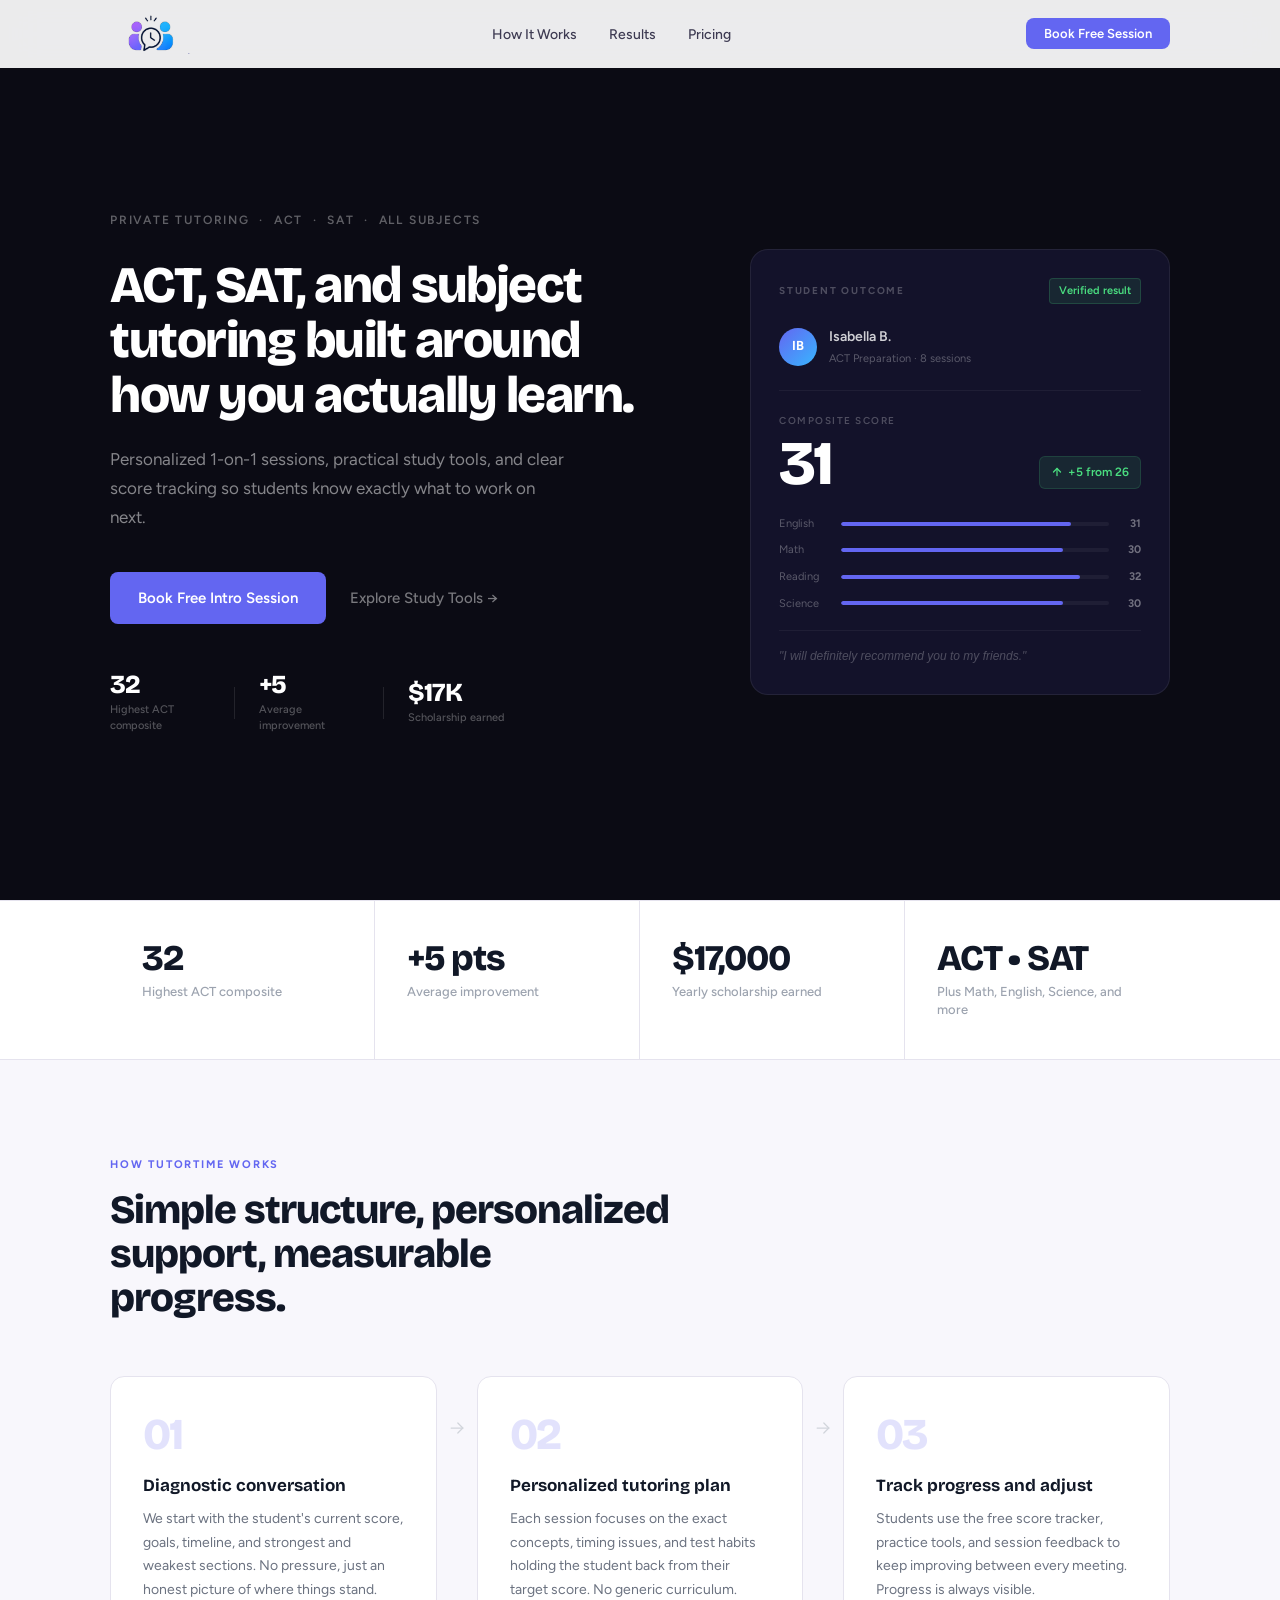
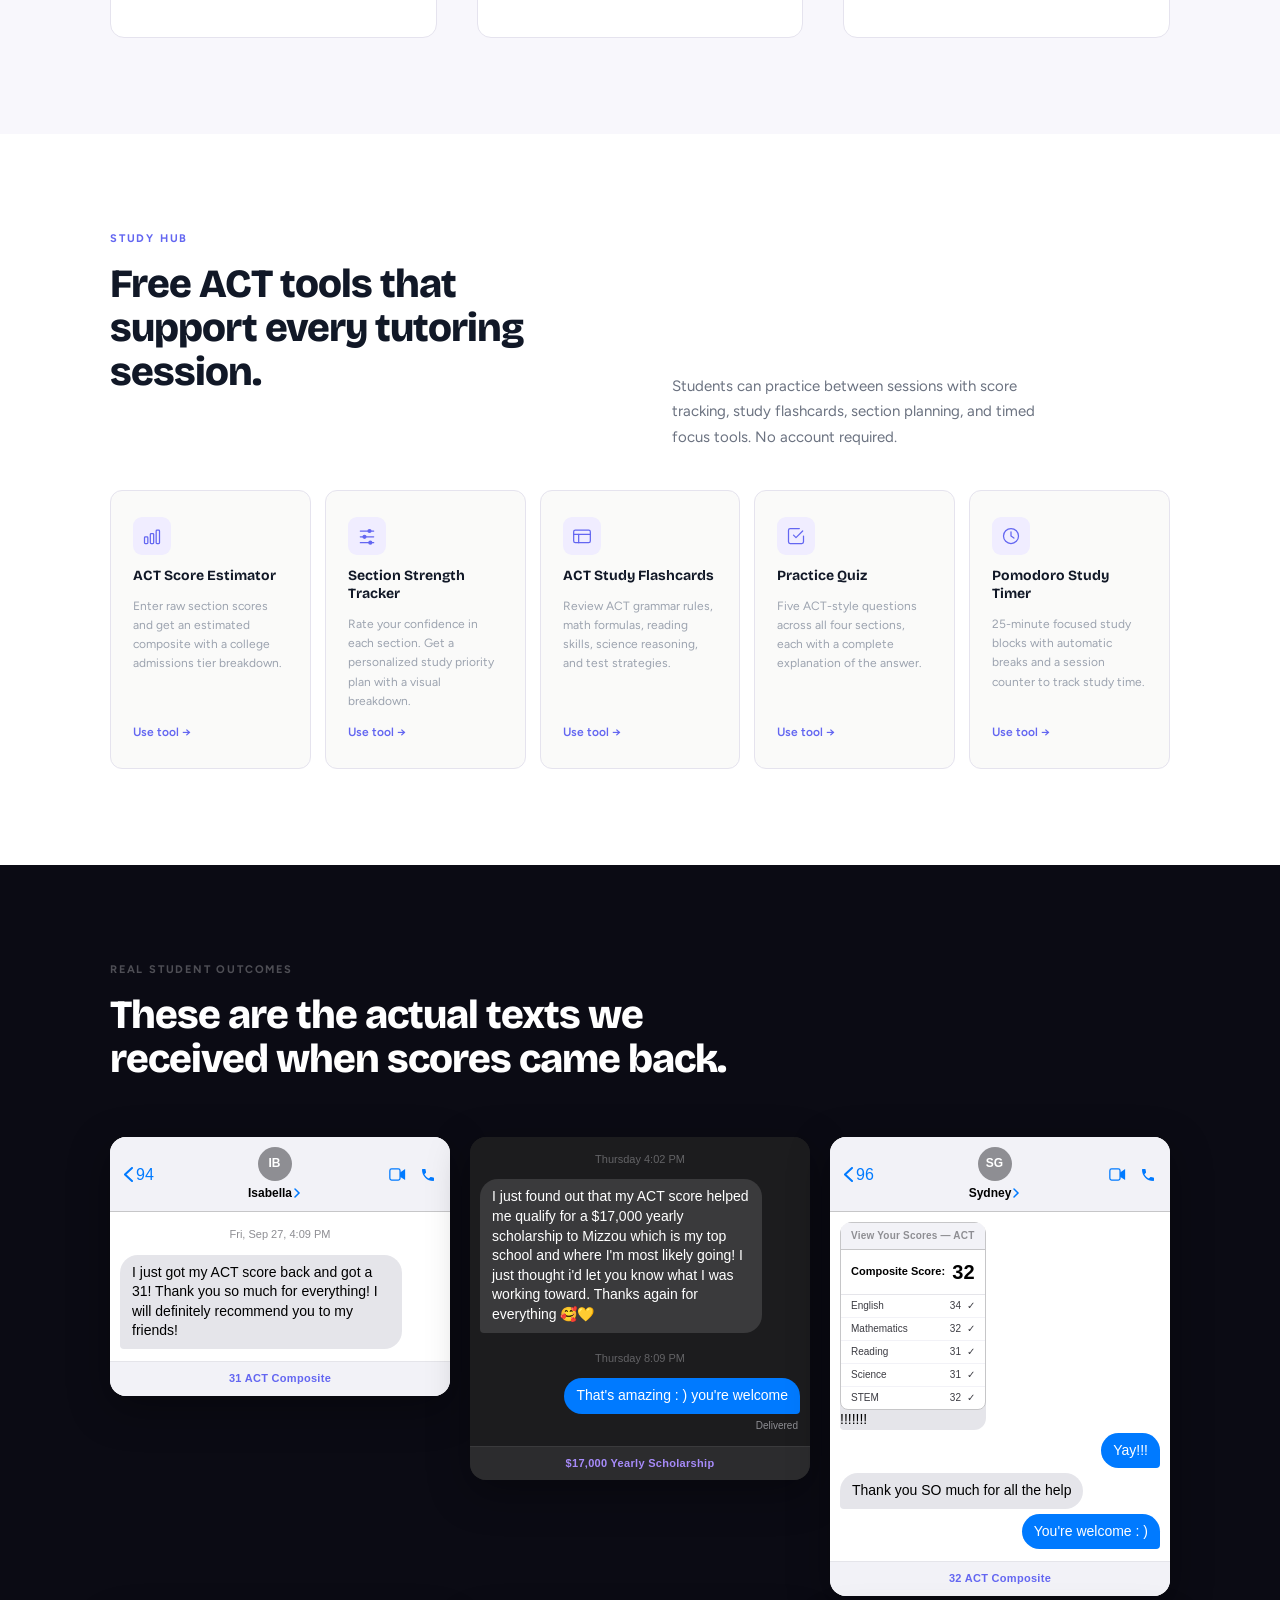
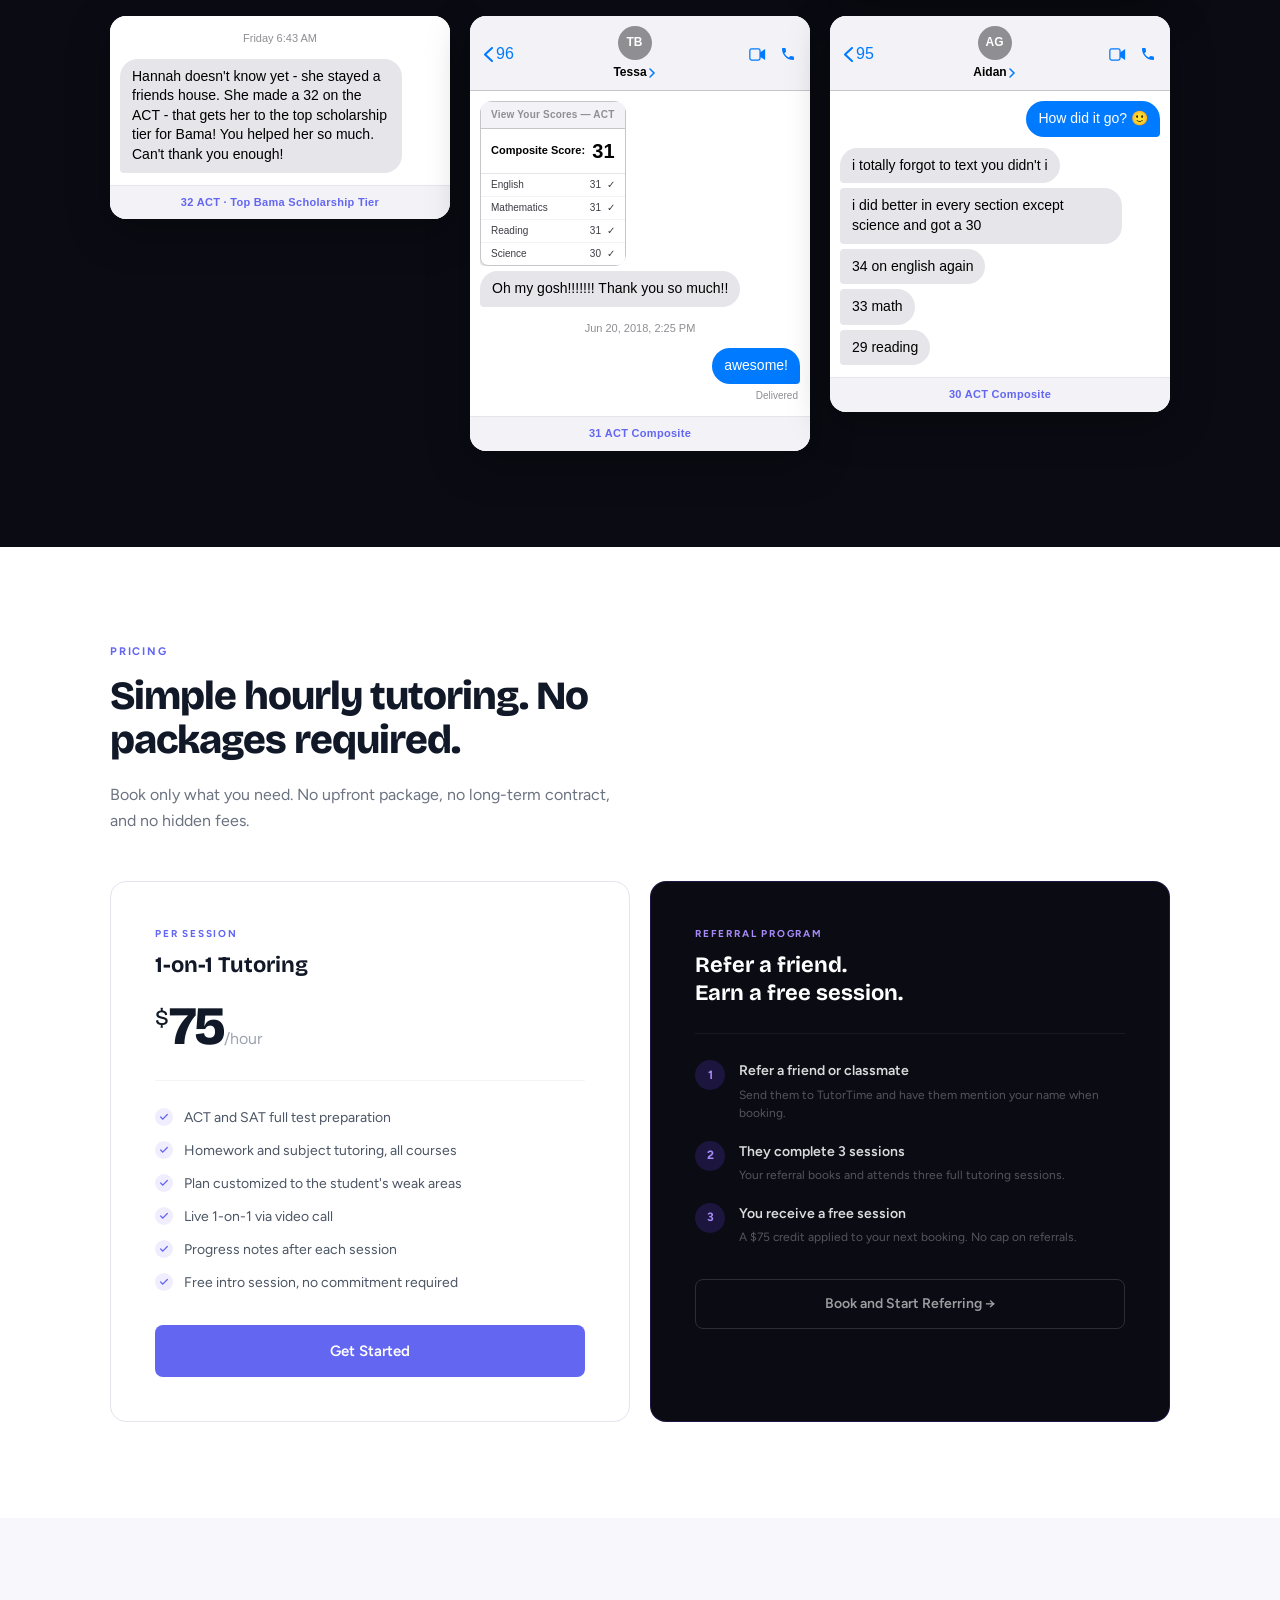
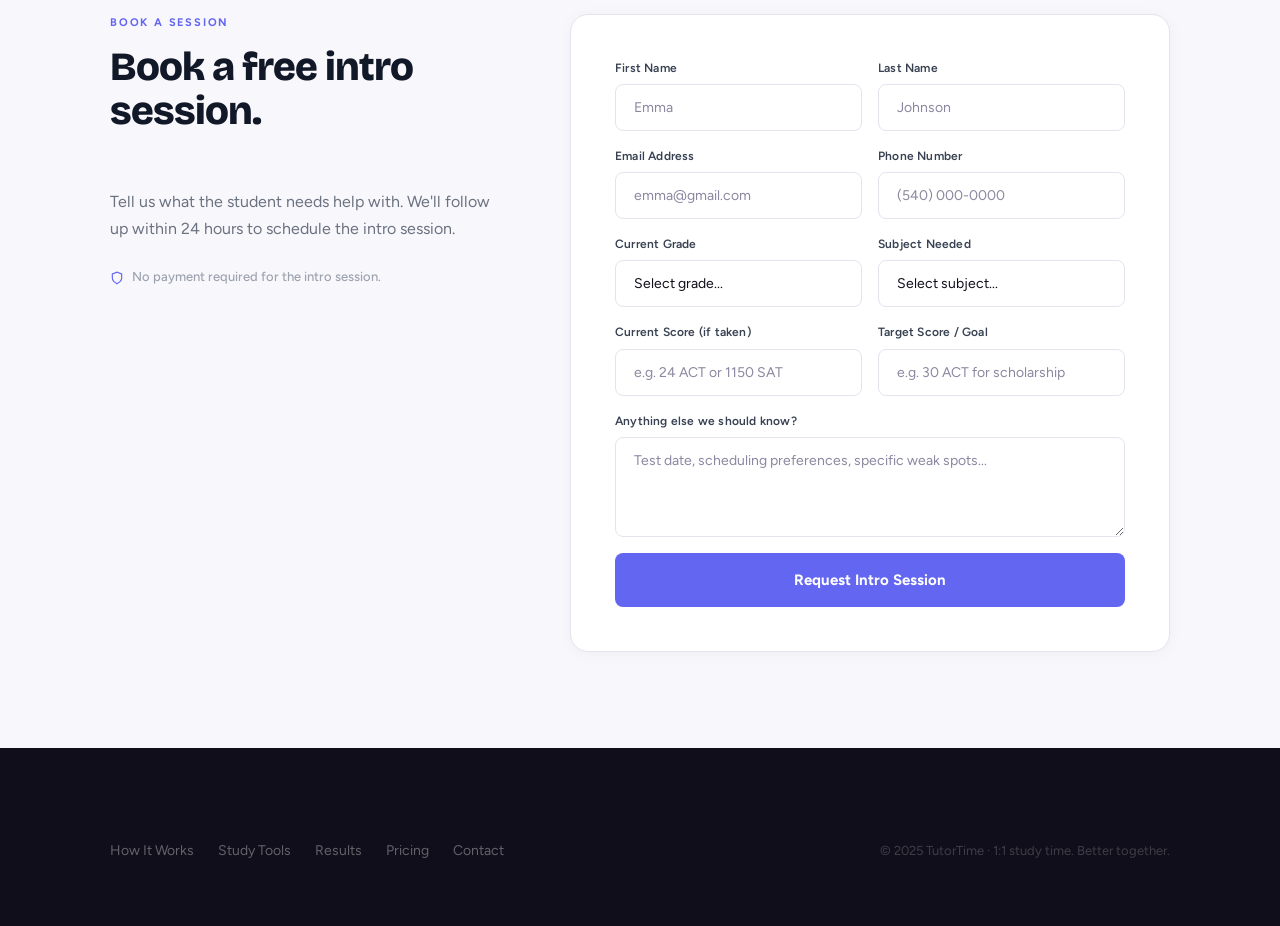
==== commit 2e8c2674: "Minimal footer + friendlier indigo color Footer: - Removed logo from footer entirely - Removed Book " ====
--- a/index.html
+++ b/index.html
@@ -528,24 +528,15 @@
 <!-- FOOTER -->
 <footer class="footer">
   <div class="container">
-    <div class="footer-top">
-      <div class="footer-brand">
-        <div class="footer-logo">
-          <img src="assets/tutortime-logo-transparent.png" alt="TutorTime">
-        </div>
-        <p class="footer-desc">1:1 study time. Better together.</p>
-      </div>
+    <div class="footer-minimal">
       <div class="footer-links">
         <a href="#how-it-works">How It Works</a>
         <a href="study.html">Study Tools</a>
         <a href="#results">Results</a>
         <a href="#pricing">Pricing</a>
-        <a href="#signup">Book a Session</a>
-      </div>
-      <a href="#signup" class="h-cta-primary" style="align-self:center;white-space:nowrap;">Book Free Session</a>
-    </div>
-    <div class="footer-bottom">
-      <p class="footer-copy">&copy; 2025 TutorTime. All rights reserved.</p>
+        <a href="#signup">Contact</a>
+      </div>
+      <p class="footer-copy">&copy; 2025 TutorTime &middot; 1:1 study time. Better together.</p>
     </div>
   </div>
 </footer>
--- a/css/styles.css
+++ b/css/styles.css
@@ -4,8 +4,8 @@
    TOKENS
    ============================================================ */
 :root {
-  --c-purple:       #7C5CFC;
-  --c-purple-dk:    #5E3FDE;
+  --c-purple:       #6366F1;
+  --c-purple-dk:    #4F46E5;
   --c-purple-lt:    #A992FF;
   --c-purple-bg:    #F4F1FF;
   --c-purple-bg2:   #EDE8FF;
@@ -2045,3 +2045,21 @@
   .fc-filter-btns { gap: 4px; }
   .fc-subject-btn, .fc-diff-btn { font-size: 12px; padding: 6px 10px; }
 }
+
+/* ---- QUIZ sentence with underline support ---- */
+.quiz-sentence {
+  display: block;
+  margin-top: 8px;
+  font-style: italic;
+  color: var(--c-body);
+  line-height: 1.6;
+}
+.quiz-q-text u {
+  text-decoration: underline;
+  text-underline-offset: 3px;
+}
+
+/* ---- Flashcard answer — support newlines in content ---- */
+.fc-back-answer {
+  white-space: pre-line;
+}
--- a/css/home.css
+++ b/css/home.css
@@ -6,11 +6,11 @@
 /* ---- SHARED OVERRIDES ---- */
 .navbar-links a { font-size: 14px; font-weight: 500; }
 .btn-primary {
-  background: #6C47FF;
+  background: #6366F1;
   border-radius: 8px;
 }
 .btn-primary:hover {
-  background: #5A35EE;
+  background: #4F46E5;
   box-shadow: 0 6px 20px rgba(108,71,255,0.3);
 }
 
@@ -69,7 +69,7 @@
   display: inline-flex;
   align-items: center;
   padding: 14px 28px;
-  background: #6C47FF;
+  background: #6366F1;
   color: #FFFFFF;
   font-family: 'Figtree', sans-serif;
   font-size: 15px;
@@ -79,7 +79,7 @@
   transition: background 0.2s, transform 0.15s, box-shadow 0.2s;
 }
 .h-cta-primary:hover {
-  background: #5A35EE;
+  background: #4F46E5;
   transform: translateY(-1px);
   box-shadow: 0 6px 20px rgba(108,71,255,0.3);
 }
@@ -179,7 +179,7 @@
   width: 38px;
   height: 38px;
   border-radius: 50%;
-  background: linear-gradient(135deg, #6C47FF, #38B6FF);
+  background: linear-gradient(135deg, #6366F1, #38B6FF);
   display: flex;
   align-items: center;
   justify-content: center;
@@ -264,7 +264,7 @@
 
 .h-sc-bfill {
   height: 100%;
-  background: #6C47FF;
+  background: #6366F1;
   border-radius: 2px;
 }
 
@@ -328,7 +328,7 @@
 .h-section-label {
   font-size: 11px;
   font-weight: 700;
-  color: #6C47FF;
+  color: #6366F1;
   text-transform: uppercase;
   letter-spacing: 1.8px;
   margin-bottom: 14px;
@@ -364,7 +364,7 @@
   font-family: 'Bricolage Grotesque', sans-serif;
   font-size: 44px;
   font-weight: 800;
-  color: #6C47FF;
+  color: #6366F1;
   opacity: 0.18;
   letter-spacing: -2px;
   line-height: 1;
@@ -436,7 +436,7 @@
 }
 
 .h-tool-card:hover {
-  border-color: #6C47FF;
+  border-color: #6366F1;
   box-shadow: 0 4px 18px rgba(108,71,255,0.09);
   transform: translateY(-2px);
 }
@@ -449,7 +449,7 @@
   display: flex;
   align-items: center;
   justify-content: center;
-  color: #6C47FF;
+  color: #6366F1;
   flex-shrink: 0;
 }
 
@@ -472,7 +472,7 @@
 .h-tc-link {
   font-size: 12px;
   font-weight: 600;
-  color: #6C47FF;
+  color: #6366F1;
   display: block;
 }
 
@@ -703,7 +703,7 @@
   padding: 8px 14px;
   font-size: 11px;
   font-weight: 700;
-  color: #6C47FF;
+  color: #6366F1;
   text-align: center;
   letter-spacing: 0.3px;
 }
@@ -747,7 +747,7 @@
 .h-price-label {
   font-size: 10px;
   font-weight: 700;
-  color: #6C47FF;
+  color: #6366F1;
   text-transform: uppercase;
   letter-spacing: 1.8px;
   margin-bottom: 10px;
@@ -820,7 +820,7 @@
   display: flex;
   align-items: center;
   justify-content: center;
-  color: #6C47FF;
+  color: #6366F1;
   flex-shrink: 0;
   margin-top: 1px;
 }
@@ -911,7 +911,7 @@
   font-weight: 500;
   margin-top: 20px;
 }
-.h-form-trust svg { color: #6C47FF; flex-shrink: 0; }
+.h-form-trust svg { color: #6366F1; flex-shrink: 0; }
 
 .h-form-card {
   background: white;
@@ -932,7 +932,7 @@
 .h-form-card .form-input:focus,
 .h-form-card .form-select:focus,
 .h-form-card .form-textarea:focus {
-  border-color: #6C47FF;
+  border-color: #6366F1;
 }
 .h-form-card .form-label {
   font-size: 12px;
@@ -941,31 +941,15 @@
   letter-spacing: 0.2px;
 }
 .h-form-card .form-submit {
-  background: #6C47FF;
+  background: #6366F1;
   border-radius: 8px;
   font-size: 15px;
 }
 .h-form-card .form-submit:hover {
-  background: #5A35EE;
-}
-
-/* ---- FOOTER UPDATES ---- */
-.footer-brand {
-  display: flex;
-  flex-direction: column;
-  gap: 10px;
-}
-.footer-desc {
-  font-size: 13px;
-  color: rgba(255,255,255,0.28);
-  line-height: 1.5;
-}
-.footer-top {
-  display: flex;
-  align-items: center;
-  gap: 40px;
-  justify-content: space-between;
-}
+  background: #4F46E5;
+}
+
+/* Footer styles moved to minimal */
 
 /* ---- RESPONSIVE ---- */
 @media (max-width: 1100px) {
@@ -1003,3 +987,32 @@
   .h-price-card { padding: 32px 28px; }
   .footer-top { flex-direction: column; align-items: flex-start; gap: 24px; }
 }
+
+/* ---- FOOTER MINIMAL ---- */
+.footer-minimal {
+  display: flex;
+  align-items: center;
+  justify-content: space-between;
+  padding: 28px 0;
+  flex-wrap: wrap;
+  gap: 16px;
+}
+.footer-minimal .footer-links {
+  display: flex;
+  gap: 24px;
+  flex-wrap: wrap;
+}
+.footer-minimal .footer-links a {
+  font-size: 14px;
+  color: rgba(255,255,255,0.35);
+  text-decoration: none;
+  transition: color 0.18s;
+}
+.footer-minimal .footer-links a:hover { color: rgba(255,255,255,0.75); }
+.footer-minimal .footer-copy {
+  font-size: 13px;
+  color: rgba(255,255,255,0.2);
+}
+@media (max-width: 640px) {
+  .footer-minimal { flex-direction: column; align-items: flex-start; }
+}
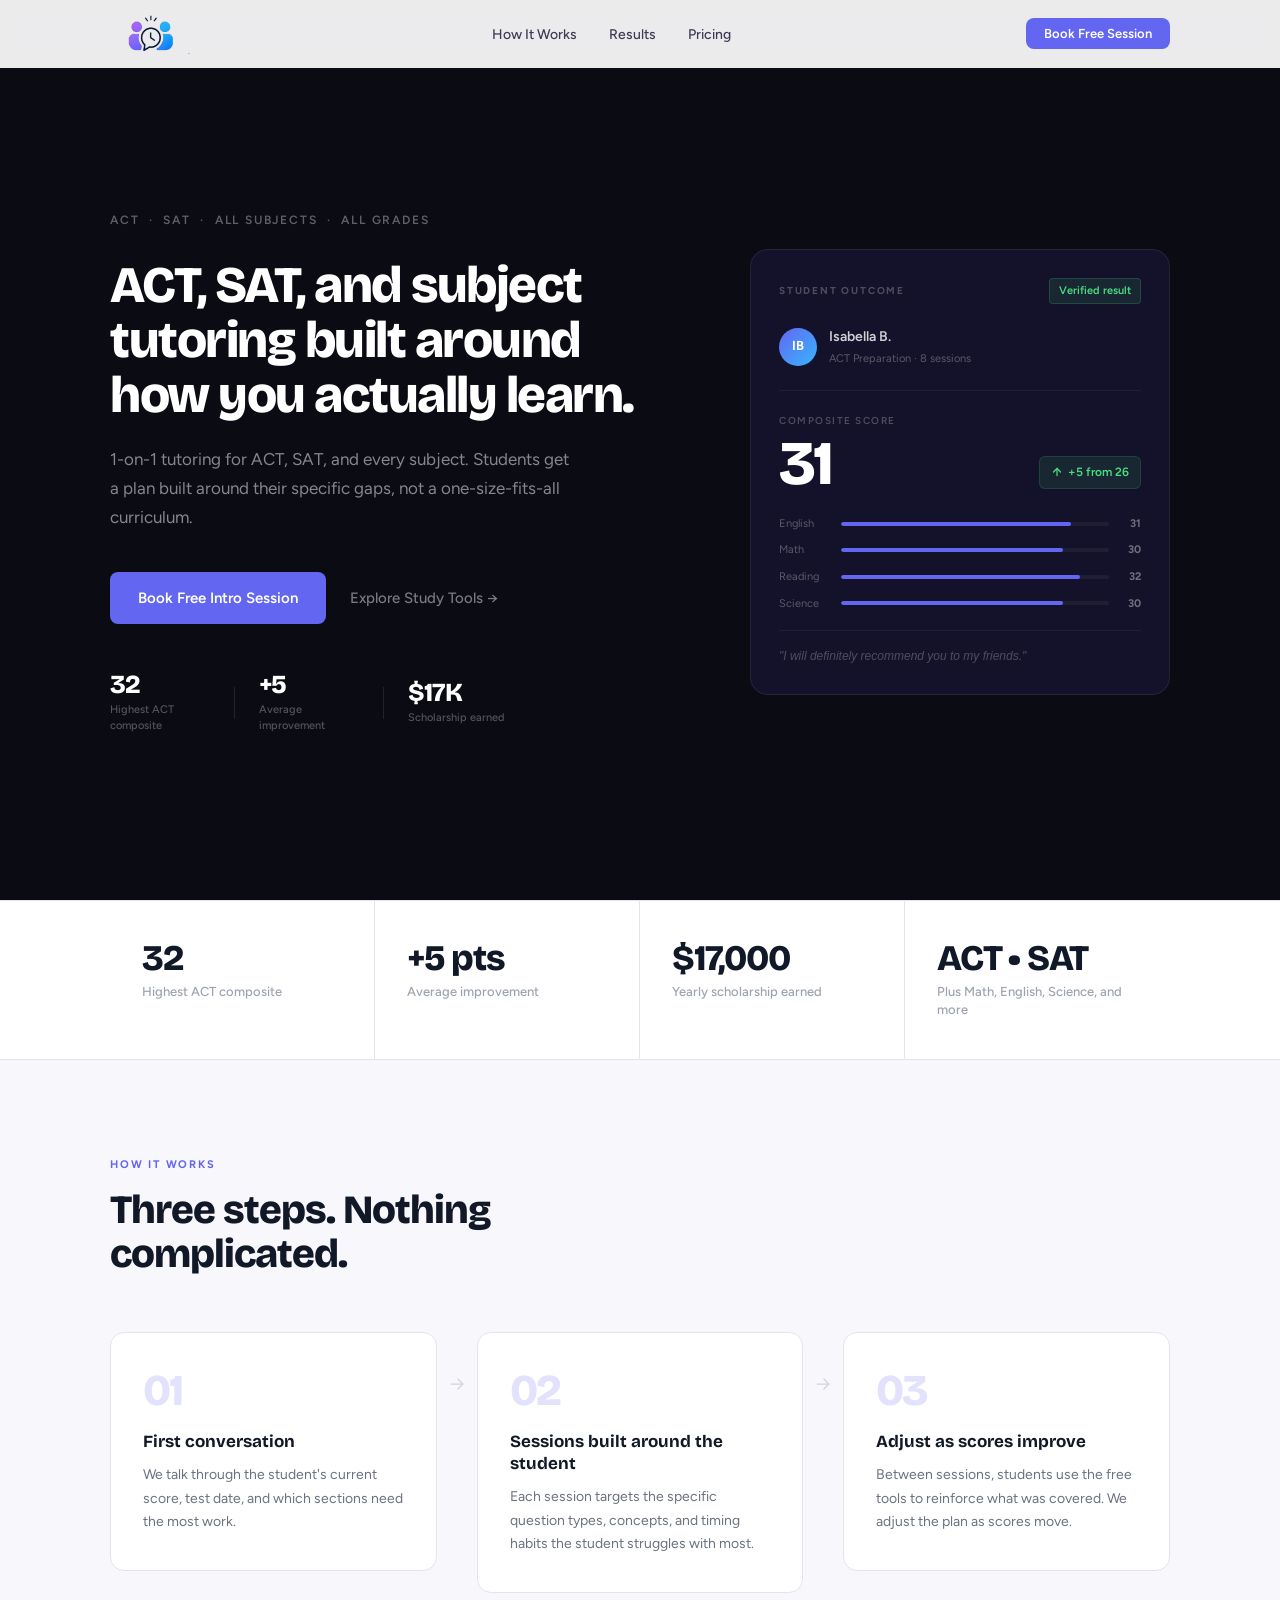
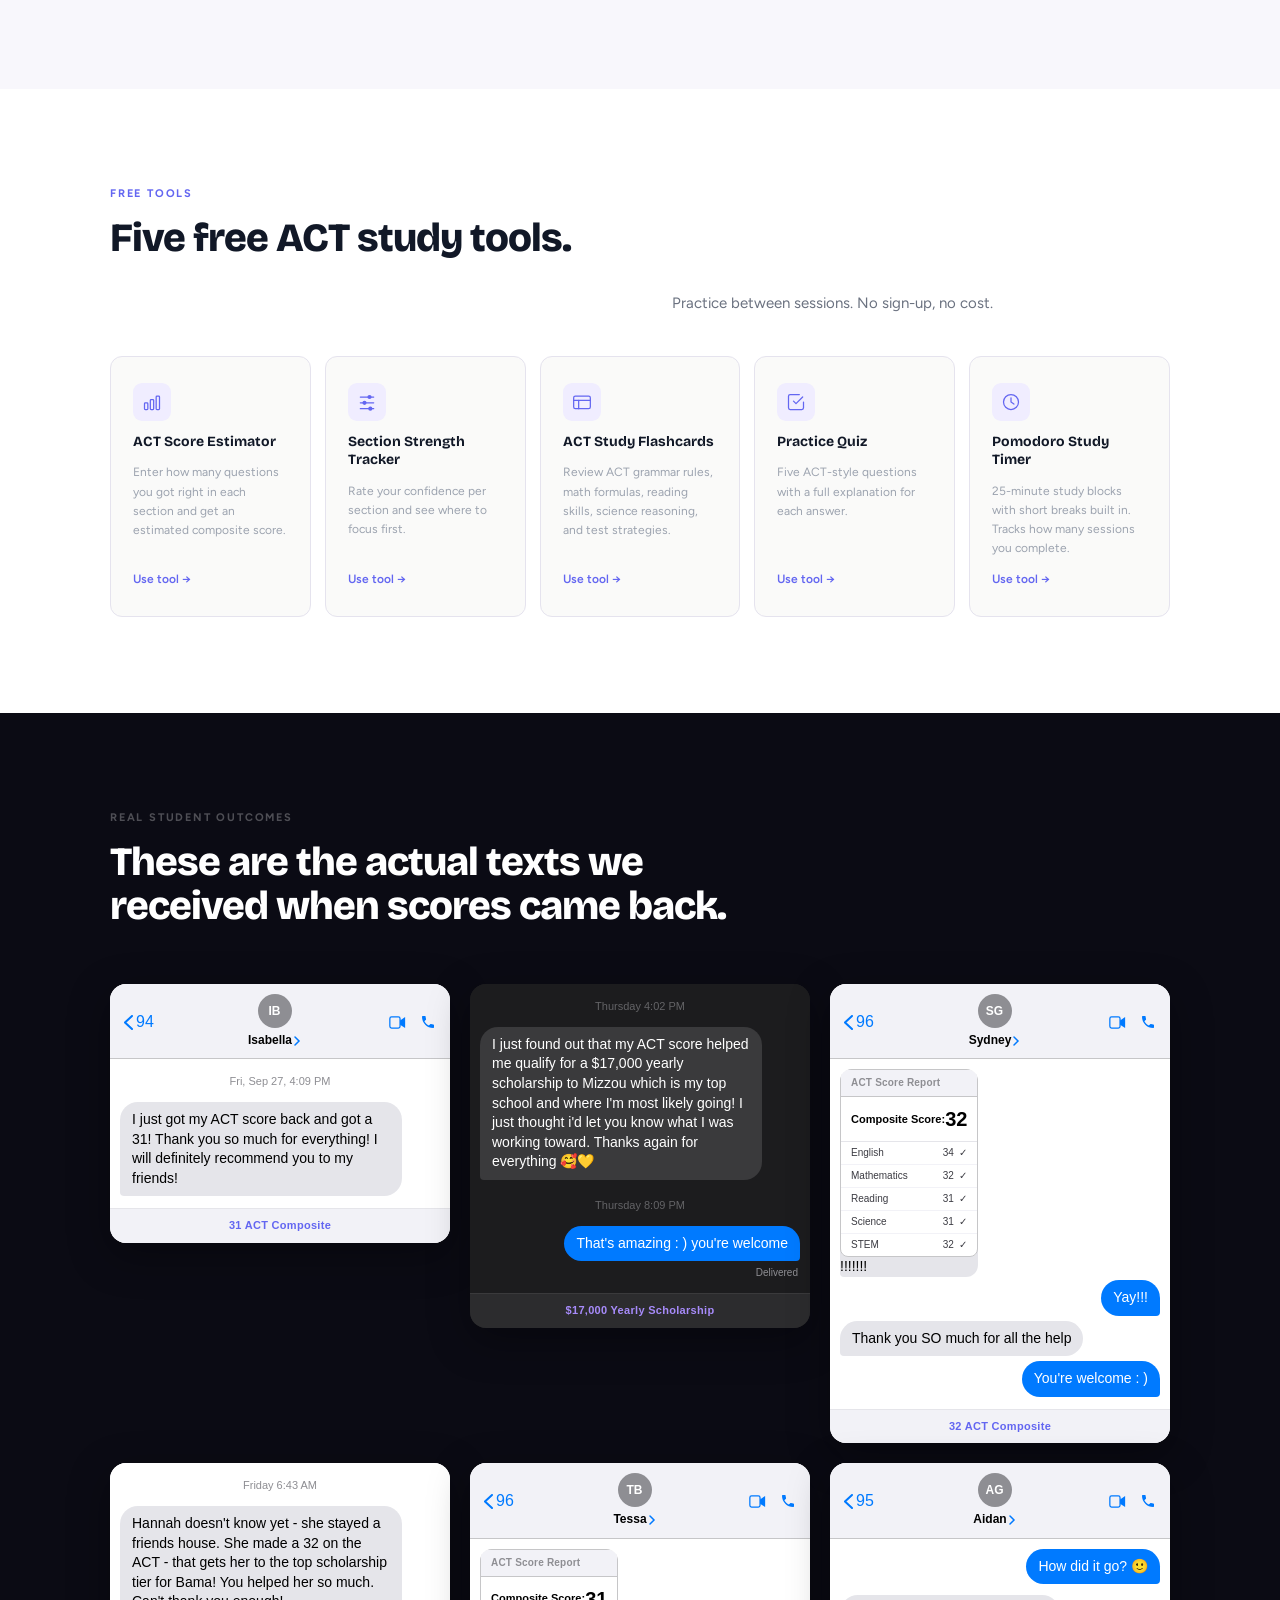
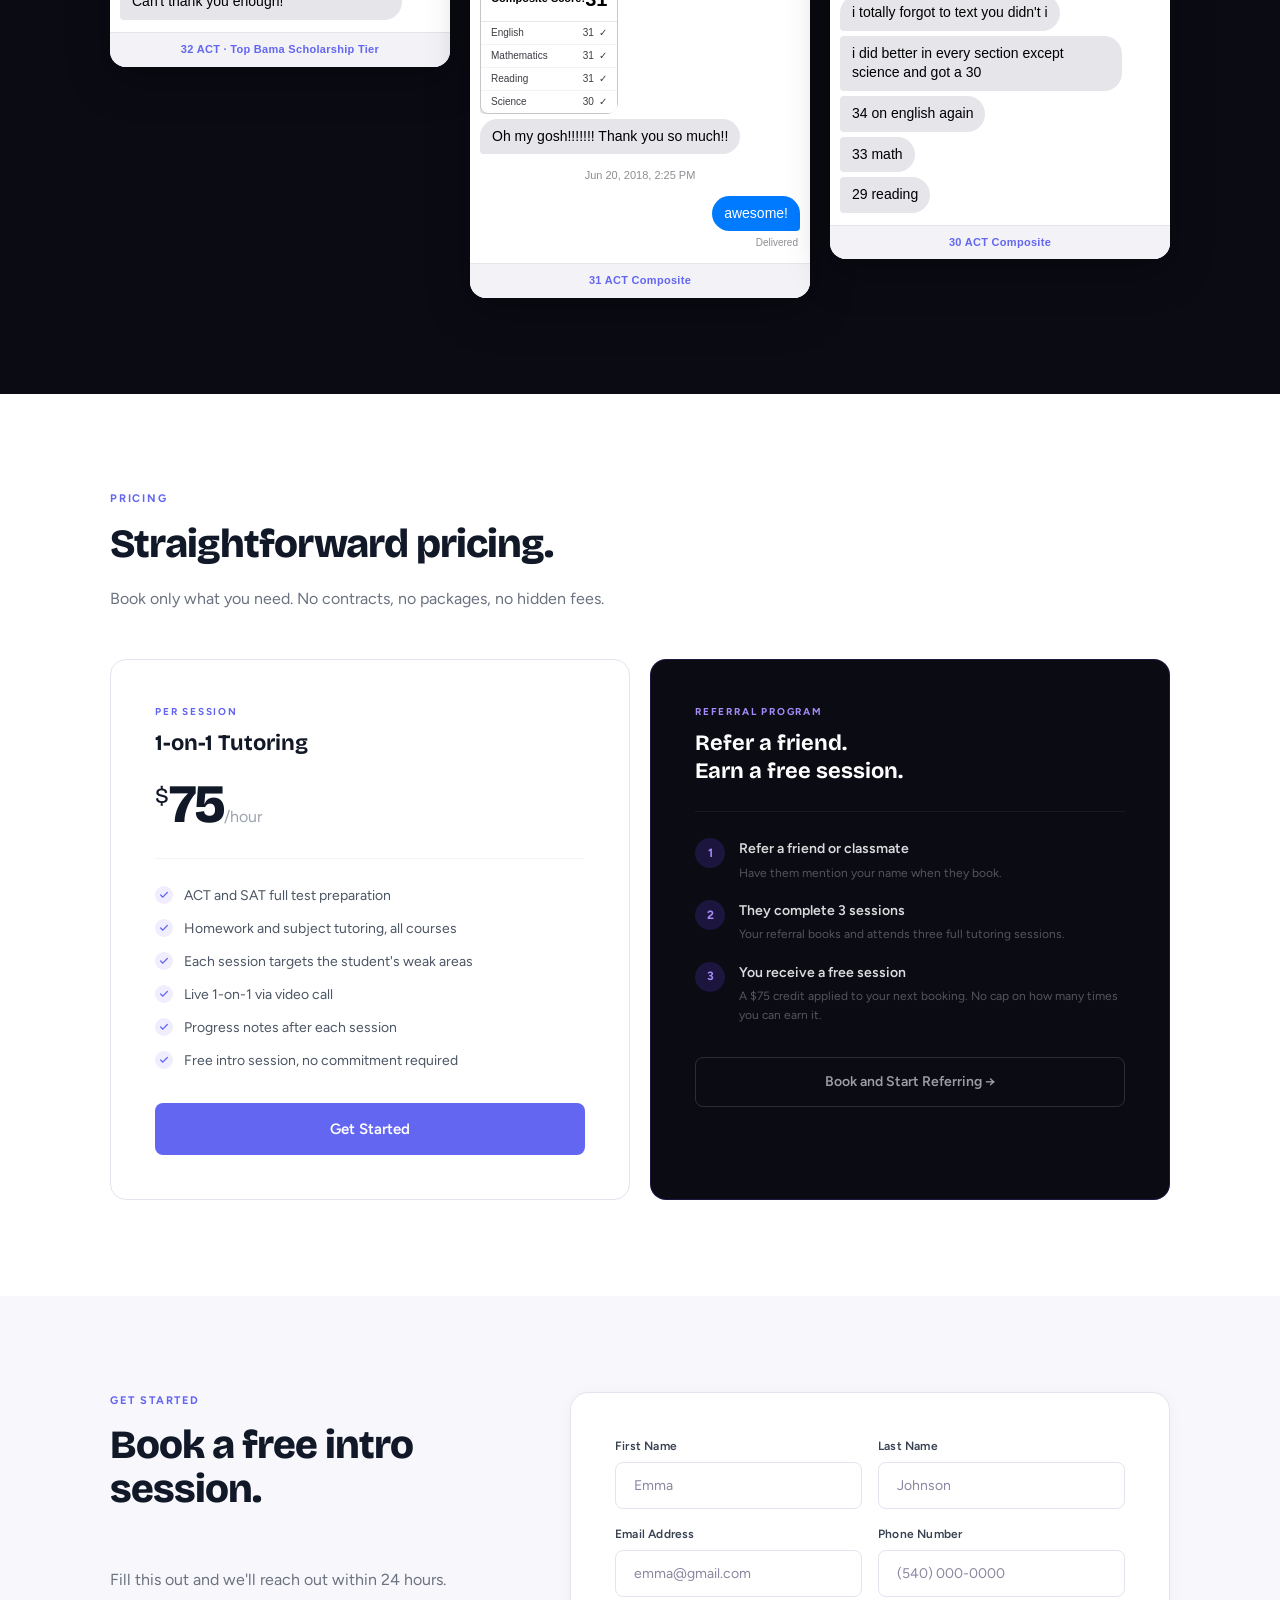
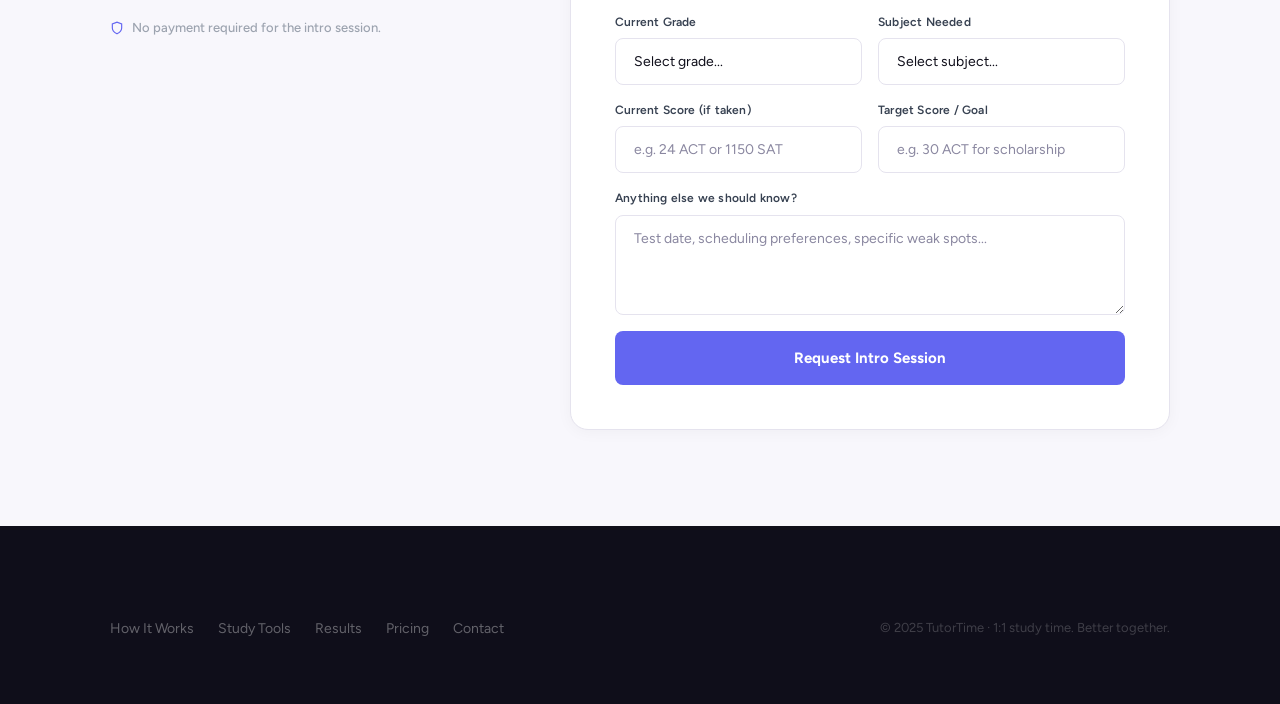
==== commit b995bd8e: "Remove AI slop and all em dashes Em dashes: - Title: TutorTime: ACT, SAT and Subject Tutoring - Scor" ====
--- a/index.html
+++ b/index.html
@@ -3,7 +3,7 @@
 <head>
   <meta charset="UTF-8">
   <meta name="viewport" content="width=device-width, initial-scale=1.0">
-  <title>TutorTime &mdash; ACT, SAT &amp; Subject Tutoring</title>
+  <title>TutorTime: ACT, SAT and Subject Tutoring</title>
   <meta name="description" content="Personalized 1-on-1 tutoring for ACT, SAT, and all subjects. Free intro session, personalized plans, and free study tools.">
   <link rel="icon" href="assets/tutortime-logo-transparent.png">
   <link rel="stylesheet" href="css/styles.css">
@@ -36,9 +36,9 @@
     <div class="h-hero-inner">
 
       <div class="h-hero-left">
-        <p class="h-eyebrow">Private tutoring &nbsp;&middot;&nbsp; ACT &nbsp;&middot;&nbsp; SAT &nbsp;&middot;&nbsp; All subjects</p>
+        <p class="h-eyebrow">ACT &nbsp;&middot;&nbsp; SAT &nbsp;&middot;&nbsp; All subjects &nbsp;&middot;&nbsp; All grades</p>
         <h1 class="h-hero-heading">ACT, SAT, and subject tutoring built around how you actually learn.</h1>
-        <p class="h-hero-sub">Personalized 1-on-1 sessions, practical study tools, and clear score tracking so students know exactly what to work on next.</p>
+        <p class="h-hero-sub">1-on-1 tutoring for ACT, SAT, and every subject. Students get a plan built around their specific gaps, not a one-size-fits-all curriculum.</p>
         <div class="h-hero-ctas">
           <a href="#signup" class="h-cta-primary">Book Free Intro Session</a>
           <a href="study.html" class="h-cta-ghost">Explore Study Tools &rarr;</a>
@@ -125,29 +125,29 @@
 <!-- HOW IT WORKS -->
 <section class="h-process" id="how-it-works">
   <div class="container">
-    <p class="h-section-label">How TutorTime works</p>
-    <h2 class="h-section-heading">Simple structure, personalized support, measurable progress.</h2>
+    <p class="h-section-label">How it works</p>
+    <h2 class="h-section-heading">Three steps. Nothing complicated.</h2>
     <div class="h-process-steps">
       <div class="h-step">
         <div class="h-step-num">01</div>
-        <h3 class="h-step-title">Diagnostic conversation</h3>
-        <p class="h-step-desc">We start with the student's current score, goals, timeline, and strongest and weakest sections. No pressure, just an honest picture of where things stand.</p>
+        <h3 class="h-step-title">First conversation</h3>
+        <p class="h-step-desc">We talk through the student's current score, test date, and which sections need the most work.</p>
       </div>
       <div class="h-step-sep" aria-hidden="true">
         <svg width="20" height="20" viewBox="0 0 24 24" fill="none" stroke="currentColor" stroke-width="1.5" stroke-linecap="round"><line x1="5" y1="12" x2="19" y2="12"/><polyline points="13 6 19 12 13 18"/></svg>
       </div>
       <div class="h-step">
         <div class="h-step-num">02</div>
-        <h3 class="h-step-title">Personalized tutoring plan</h3>
-        <p class="h-step-desc">Each session focuses on the exact concepts, timing issues, and test habits holding the student back from their target score. No generic curriculum.</p>
+        <h3 class="h-step-title">Sessions built around the student</h3>
+        <p class="h-step-desc">Each session targets the specific question types, concepts, and timing habits the student struggles with most.</p>
       </div>
       <div class="h-step-sep" aria-hidden="true">
         <svg width="20" height="20" viewBox="0 0 24 24" fill="none" stroke="currentColor" stroke-width="1.5" stroke-linecap="round"><line x1="5" y1="12" x2="19" y2="12"/><polyline points="13 6 19 12 13 18"/></svg>
       </div>
       <div class="h-step">
         <div class="h-step-num">03</div>
-        <h3 class="h-step-title">Track progress and adjust</h3>
-        <p class="h-step-desc">Students use the free score tracker, practice tools, and session feedback to keep improving between every meeting. Progress is always visible.</p>
+        <h3 class="h-step-title">Adjust as scores improve</h3>
+        <p class="h-step-desc">Between sessions, students use the free tools to reinforce what was covered. We adjust the plan as scores move.</p>
       </div>
     </div>
   </div>
@@ -158,10 +158,10 @@
   <div class="container">
     <div class="h-tools-top">
       <div>
-        <p class="h-section-label">Study hub</p>
-        <h2 class="h-section-heading">Free ACT tools that support every tutoring session.</h2>
-      </div>
-      <p class="h-tools-sub">Students can practice between sessions with score tracking, study flashcards, section planning, and timed focus tools. No account required.</p>
+        <p class="h-section-label">Free tools</p>
+        <h2 class="h-section-heading">Five free ACT study tools.</h2>
+      </div>
+      <p class="h-tools-sub">Practice between sessions. No sign-up, no cost.</p>
     </div>
     <div class="h-tools-grid">
 
@@ -170,7 +170,7 @@
           <svg width="20" height="20" viewBox="0 0 24 24" fill="none" stroke="currentColor" stroke-width="1.5" stroke-linecap="round" stroke-linejoin="round"><rect x="3" y="13" width="4" height="8" rx="1"/><rect x="10" y="9" width="4" height="12" rx="1"/><rect x="17" y="5" width="4" height="16" rx="1"/></svg>
         </div>
         <div class="h-tc-title">ACT Score Estimator</div>
-        <p class="h-tc-desc">Enter raw section scores and get an estimated composite with a college admissions tier breakdown.</p>
+        <p class="h-tc-desc">Enter how many questions you got right in each section and get an estimated composite score.</p>
         <span class="h-tc-link">Use tool &rarr;</span>
       </a>
 
@@ -179,7 +179,7 @@
           <svg width="20" height="20" viewBox="0 0 24 24" fill="none" stroke="currentColor" stroke-width="1.5" stroke-linecap="round"><line x1="4" y1="6" x2="20" y2="6"/><circle cx="15" cy="6" r="2.5" fill="currentColor" stroke="none"/><line x1="4" y1="13" x2="20" y2="13"/><circle cx="9" cy="13" r="2.5" fill="currentColor" stroke="none"/><line x1="4" y1="20" x2="20" y2="20"/><circle cx="16" cy="20" r="2.5" fill="currentColor" stroke="none"/></svg>
         </div>
         <div class="h-tc-title">Section Strength Tracker</div>
-        <p class="h-tc-desc">Rate your confidence in each section. Get a personalized study priority plan with a visual breakdown.</p>
+        <p class="h-tc-desc">Rate your confidence per section and see where to focus first.</p>
         <span class="h-tc-link">Use tool &rarr;</span>
       </a>
 
@@ -197,7 +197,7 @@
           <svg width="20" height="20" viewBox="0 0 24 24" fill="none" stroke="currentColor" stroke-width="1.5" stroke-linecap="round" stroke-linejoin="round"><path d="M9 11l3 3 8-8"/><path d="M21 12v7a2 2 0 0 1-2 2H5a2 2 0 0 1-2-2V5a2 2 0 0 1 2-2h11"/></svg>
         </div>
         <div class="h-tc-title">Practice Quiz</div>
-        <p class="h-tc-desc">Five ACT-style questions across all four sections, each with a complete explanation of the answer.</p>
+        <p class="h-tc-desc">Five ACT-style questions with a full explanation for each answer.</p>
         <span class="h-tc-link">Use tool &rarr;</span>
       </a>
 
@@ -206,7 +206,7 @@
           <svg width="20" height="20" viewBox="0 0 24 24" fill="none" stroke="currentColor" stroke-width="1.5" stroke-linecap="round"><circle cx="12" cy="12" r="9"/><polyline points="12 7 12 12 15.5 14.5"/></svg>
         </div>
         <div class="h-tc-title">Pomodoro Study Timer</div>
-        <p class="h-tc-desc">25-minute focused study blocks with automatic breaks and a session counter to track study time.</p>
+        <p class="h-tc-desc">25-minute study blocks with short breaks built in. Tracks how many sessions you complete.</p>
         <span class="h-tc-link">Use tool &rarr;</span>
       </a>
 
@@ -221,7 +221,7 @@
     <h2 class="h-section-heading h-heading-light">These are the actual texts we received when scores came back.</h2>
     <div class="h-results-grid">
 
-      <!-- Isabella — 31 ACT -->
+      <!-- Isabella 31 ACT -->
       <div class="ios-card">
         <div class="ios-hdr">
           <div class="ios-back">
@@ -258,7 +258,7 @@
         <div class="ios-score-tag">$17,000 Yearly Scholarship</div>
       </div>
 
-      <!-- Sydney — 32 ACT -->
+      <!-- Sydney 32 ACT -->
       <div class="ios-card">
         <div class="ios-hdr">
           <div class="ios-back">
@@ -279,7 +279,7 @@
         <div class="ios-msgs">
           <div class="ios-recv ios-score-bubble">
             <div class="ios-score-report">
-              <div class="ios-sr-title">View Your Scores &mdash; ACT</div>
+              <div class="ios-sr-title">ACT Score Report</div>
               <div class="ios-sr-composite"><span>Composite Score:</span><span class="ios-sr-num">32</span></div>
               <div class="ios-sr-row"><span>English</span><span>34 &nbsp;&#10003;</span></div>
               <div class="ios-sr-row"><span>Mathematics</span><span>32 &nbsp;&#10003;</span></div>
@@ -296,7 +296,7 @@
         <div class="ios-score-tag">32 ACT Composite</div>
       </div>
 
-      <!-- Hannah — 32 ACT -->
+      <!-- Hannah 32 ACT -->
       <div class="ios-card">
         <div class="ios-msgs">
           <div class="ios-timestamp">Friday 6:43 AM</div>
@@ -305,7 +305,7 @@
         <div class="ios-score-tag">32 ACT &middot; Top Bama Scholarship Tier</div>
       </div>
 
-      <!-- Tessa — 31 ACT -->
+      <!-- Tessa 31 ACT -->
       <div class="ios-card">
         <div class="ios-hdr">
           <div class="ios-back">
@@ -326,7 +326,7 @@
         <div class="ios-msgs">
           <div class="ios-recv ios-score-bubble">
             <div class="ios-score-report">
-              <div class="ios-sr-title">View Your Scores &mdash; ACT</div>
+              <div class="ios-sr-title">ACT Score Report</div>
               <div class="ios-sr-composite"><span>Composite Score:</span><span class="ios-sr-num">31</span></div>
               <div class="ios-sr-row"><span>English</span><span>31 &nbsp;&#10003;</span></div>
               <div class="ios-sr-row"><span>Mathematics</span><span>31 &nbsp;&#10003;</span></div>
@@ -342,7 +342,7 @@
         <div class="ios-score-tag">31 ACT Composite</div>
       </div>
 
-      <!-- Aidan — 30 ACT -->
+      <!-- Aidan 30 ACT -->
       <div class="ios-card">
         <div class="ios-hdr">
           <div class="ios-back">
@@ -379,8 +379,8 @@
 <section class="h-pricing" id="pricing">
   <div class="container">
     <p class="h-section-label">Pricing</p>
-    <h2 class="h-section-heading">Simple hourly tutoring. No packages required.</h2>
-    <p class="h-pricing-sub">Book only what you need. No upfront package, no long-term contract, and no hidden fees.</p>
+    <h2 class="h-section-heading">Straightforward pricing.</h2>
+    <p class="h-pricing-sub">Book only what you need. No contracts, no packages, no hidden fees.</p>
     <div class="h-pricing-grid">
 
       <div class="h-price-card">
@@ -391,7 +391,7 @@
         <ul class="h-price-list">
           <li class="h-price-item"><div class="h-price-check"><svg width="10" height="10" viewBox="0 0 24 24" fill="none" stroke="currentColor" stroke-width="3" stroke-linecap="round"><polyline points="20 6 9 17 4 12"/></svg></div> ACT and SAT full test preparation</li>
           <li class="h-price-item"><div class="h-price-check"><svg width="10" height="10" viewBox="0 0 24 24" fill="none" stroke="currentColor" stroke-width="3" stroke-linecap="round"><polyline points="20 6 9 17 4 12"/></svg></div> Homework and subject tutoring, all courses</li>
-          <li class="h-price-item"><div class="h-price-check"><svg width="10" height="10" viewBox="0 0 24 24" fill="none" stroke="currentColor" stroke-width="3" stroke-linecap="round"><polyline points="20 6 9 17 4 12"/></svg></div> Plan customized to the student's weak areas</li>
+          <li class="h-price-item"><div class="h-price-check"><svg width="10" height="10" viewBox="0 0 24 24" fill="none" stroke="currentColor" stroke-width="3" stroke-linecap="round"><polyline points="20 6 9 17 4 12"/></svg></div> Each session targets the student's weak areas</li>
           <li class="h-price-item"><div class="h-price-check"><svg width="10" height="10" viewBox="0 0 24 24" fill="none" stroke="currentColor" stroke-width="3" stroke-linecap="round"><polyline points="20 6 9 17 4 12"/></svg></div> Live 1-on-1 via video call</li>
           <li class="h-price-item"><div class="h-price-check"><svg width="10" height="10" viewBox="0 0 24 24" fill="none" stroke="currentColor" stroke-width="3" stroke-linecap="round"><polyline points="20 6 9 17 4 12"/></svg></div> Progress notes after each session</li>
           <li class="h-price-item"><div class="h-price-check"><svg width="10" height="10" viewBox="0 0 24 24" fill="none" stroke="currentColor" stroke-width="3" stroke-linecap="round"><polyline points="20 6 9 17 4 12"/></svg></div> Free intro session, no commitment required</li>
@@ -408,7 +408,7 @@
             <div class="h-ref-num">1</div>
             <div>
               <div class="h-ref-title">Refer a friend or classmate</div>
-              <div class="h-ref-sub">Send them to TutorTime and have them mention your name when booking.</div>
+              <div class="h-ref-sub">Have them mention your name when they book.</div>
             </div>
           </div>
           <div class="h-ref-step">
@@ -422,7 +422,7 @@
             <div class="h-ref-num">3</div>
             <div>
               <div class="h-ref-title">You receive a free session</div>
-              <div class="h-ref-sub">A $75 credit applied to your next booking. No cap on referrals.</div>
+              <div class="h-ref-sub">A $75 credit applied to your next booking. No cap on how many times you can earn it.</div>
             </div>
           </div>
         </div>
@@ -438,9 +438,9 @@
   <div class="container">
     <div class="h-form-wrap">
       <div class="h-form-left">
-        <p class="h-section-label">Book a session</p>
+        <p class="h-section-label">Get started</p>
         <h2 class="h-section-heading">Book a free intro session.</h2>
-        <p class="h-form-sub">Tell us what the student needs help with. We'll follow up within 24 hours to schedule the intro session.</p>
+        <p class="h-form-sub">Fill this out and we'll reach out within 24 hours.</p>
         <p class="h-form-trust">
           <svg width="14" height="14" viewBox="0 0 24 24" fill="none" stroke="currentColor" stroke-width="2" stroke-linecap="round"><path d="M12 22s8-4 8-10V5l-8-3-8 3v7c0 6 8 10 8 10z"/></svg>
           No payment required for the intro session.
@@ -484,14 +484,14 @@
               <label class="form-label">Subject Needed</label>
               <select class="form-select" name="subject_help">
                 <option value="">Select subject...</option>
-                <option>ACT &mdash; Full Test</option>
-                <option>ACT &mdash; English</option>
-                <option>ACT &mdash; Math</option>
-                <option>ACT &mdash; Reading</option>
-                <option>ACT &mdash; Science</option>
-                <option>SAT &mdash; Full Test</option>
-                <option>SAT &mdash; Math</option>
-                <option>SAT &mdash; Reading &amp; Writing</option>
+                <option>ACT: Full Test</option>
+                <option>ACT: English</option>
+                <option>ACT: Math</option>
+                <option>ACT: Reading</option>
+                <option>ACT: Science</option>
+                <option>SAT: Full Test</option>
+                <option>SAT: Math</option>
+                <option>SAT : Reading &amp; Writing</option>
                 <option>General Math</option>
                 <option>English / Writing</option>
                 <option>Science</option>
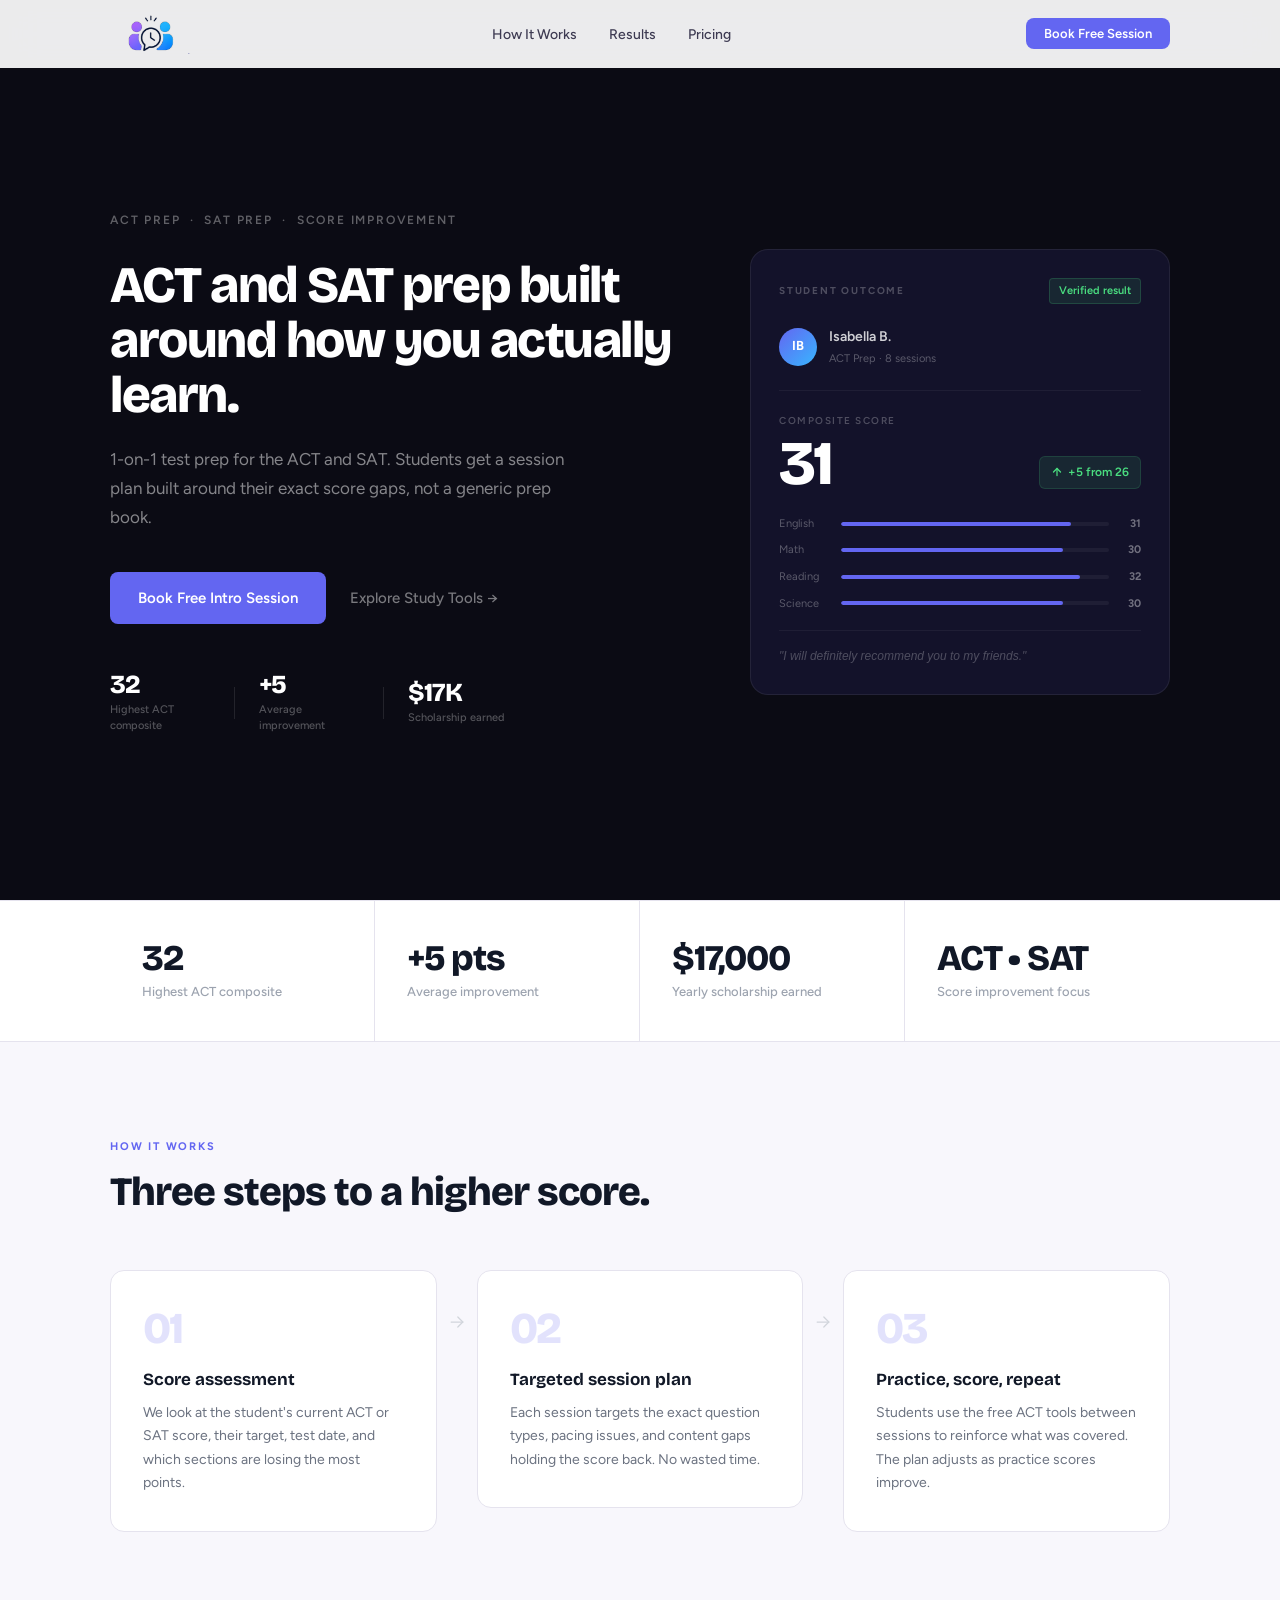
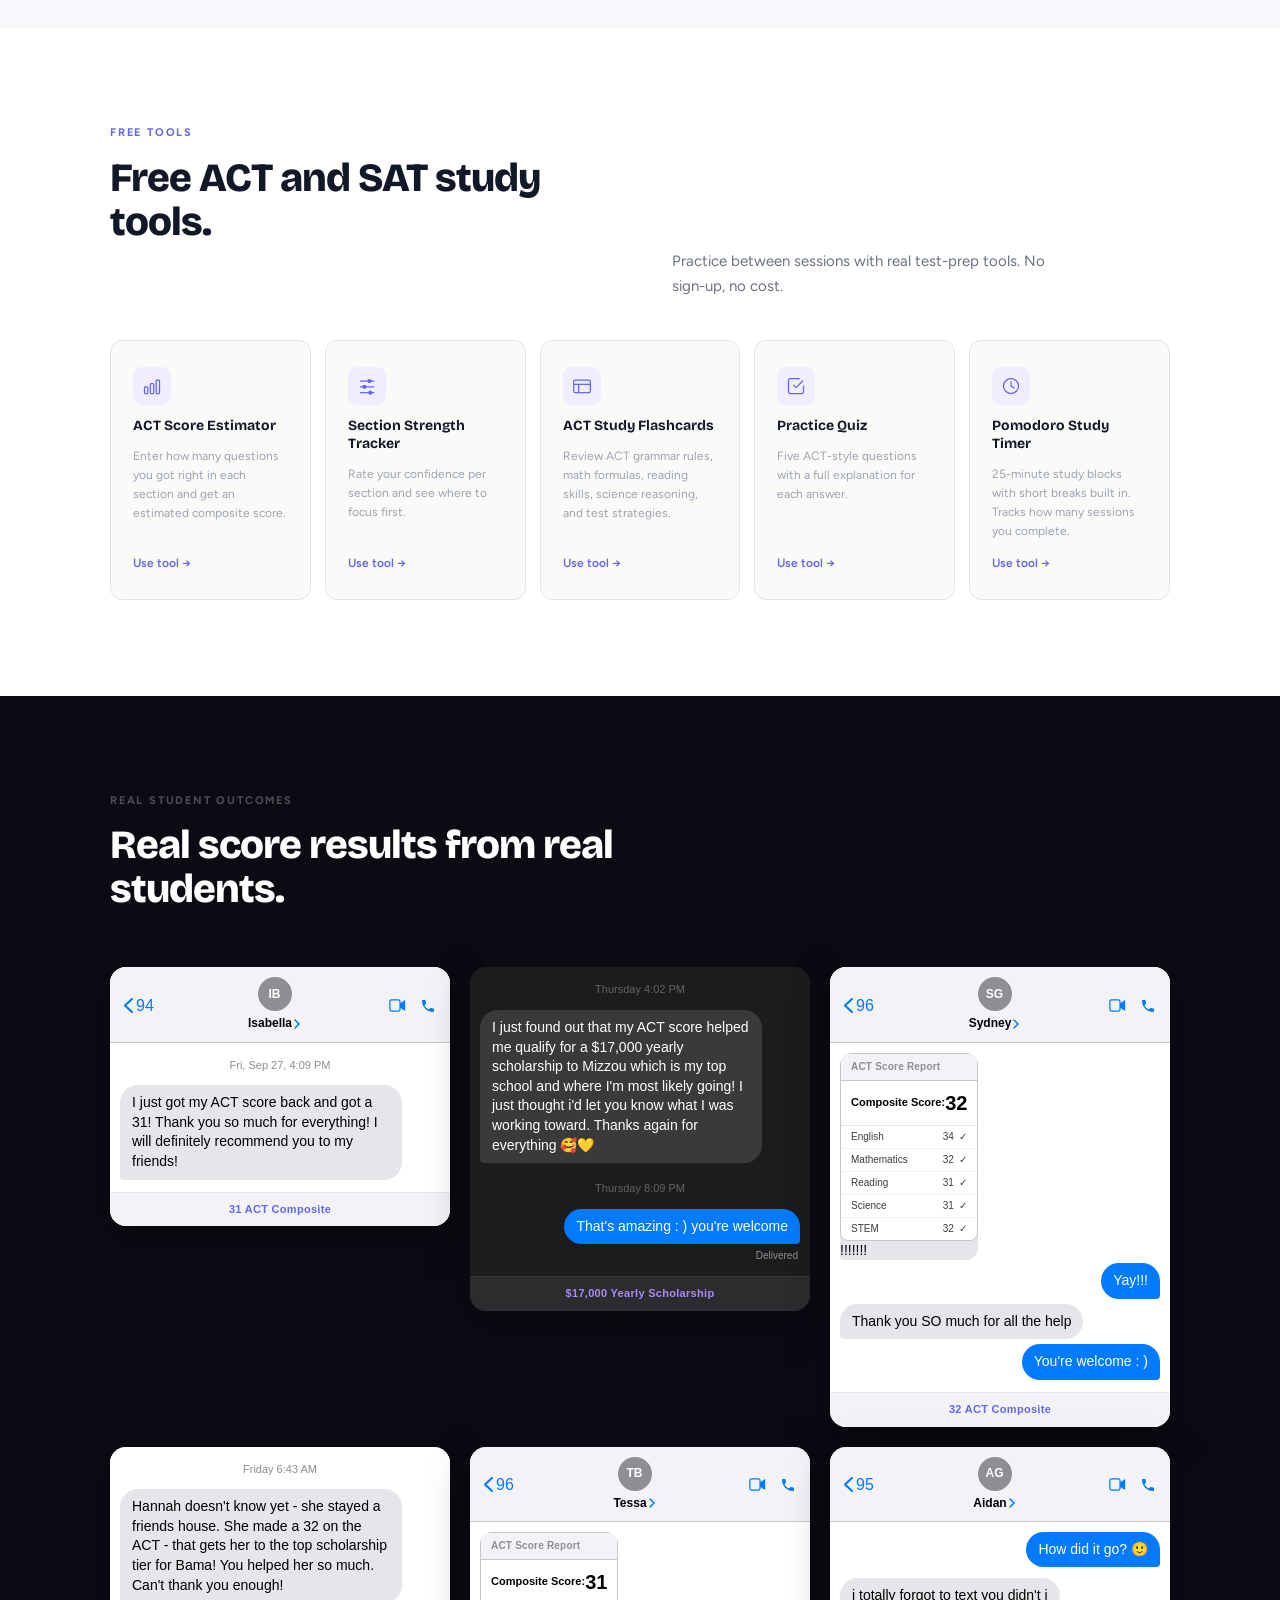
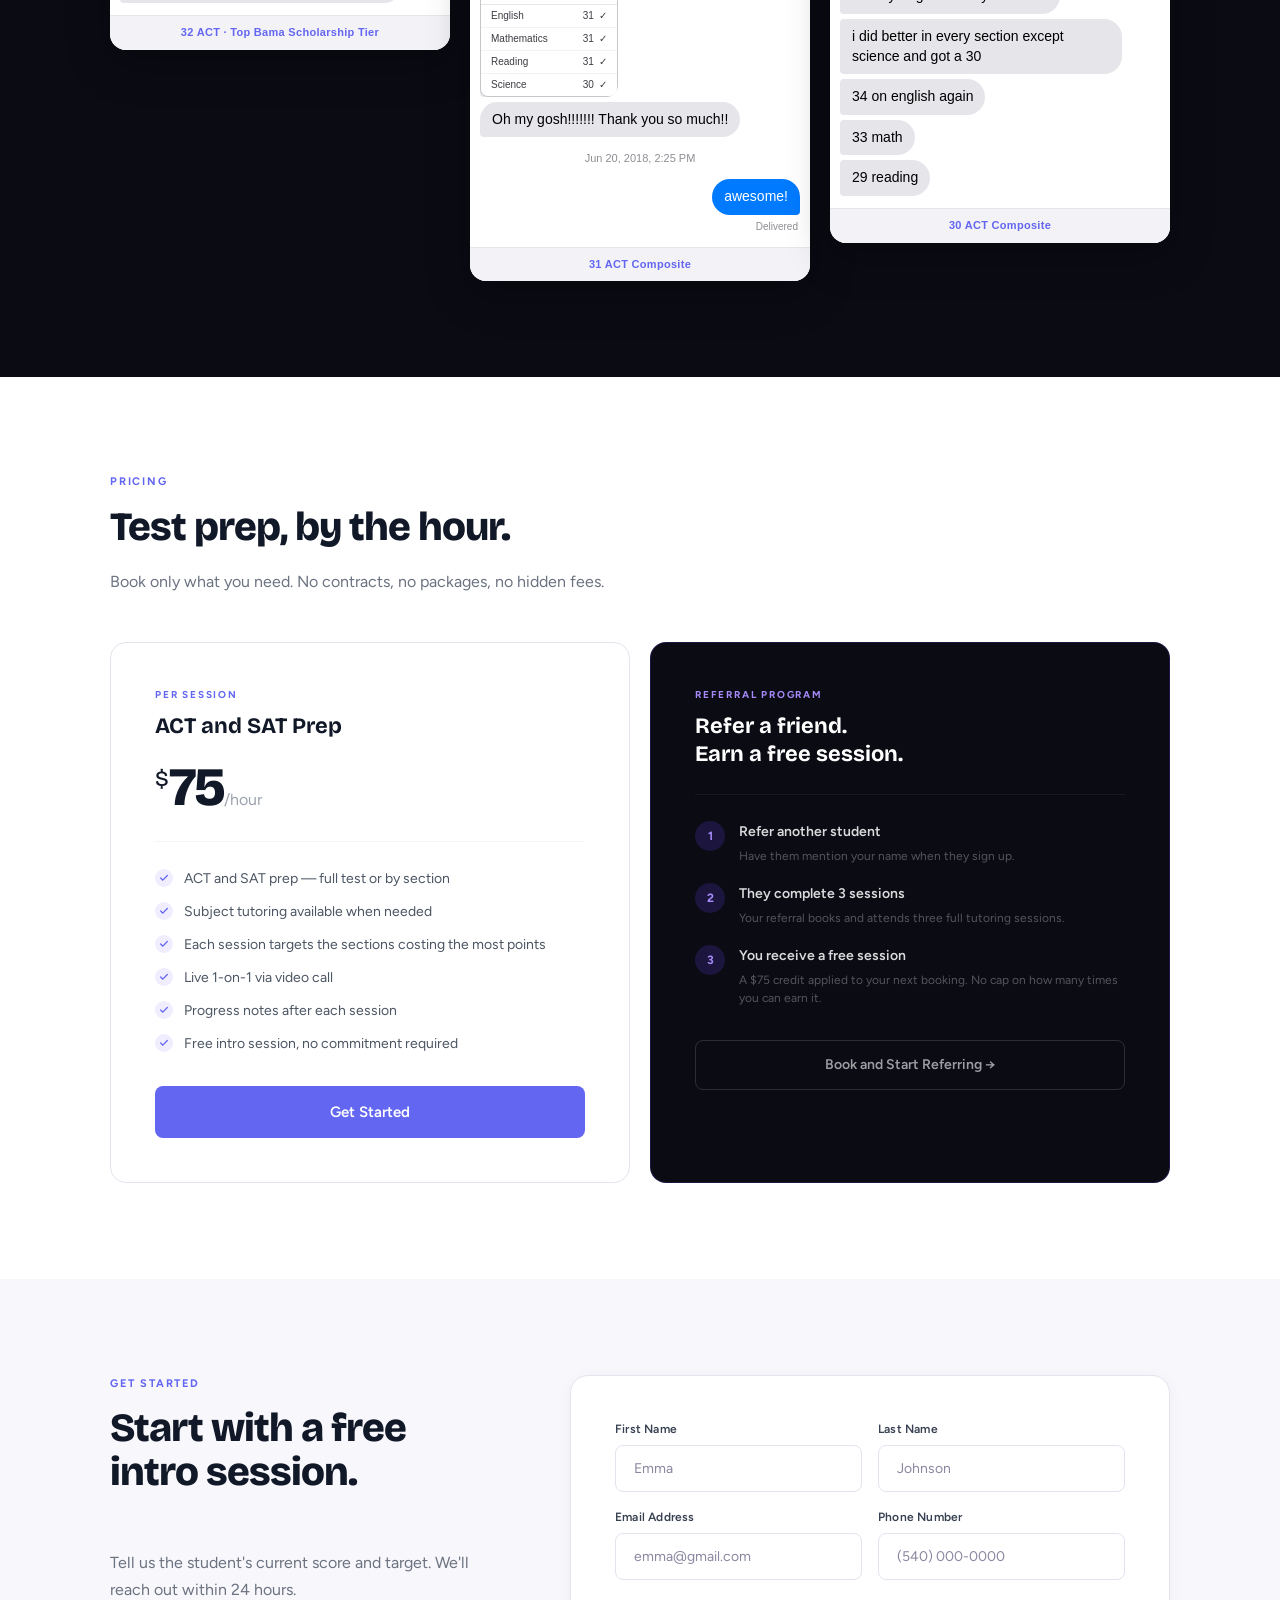
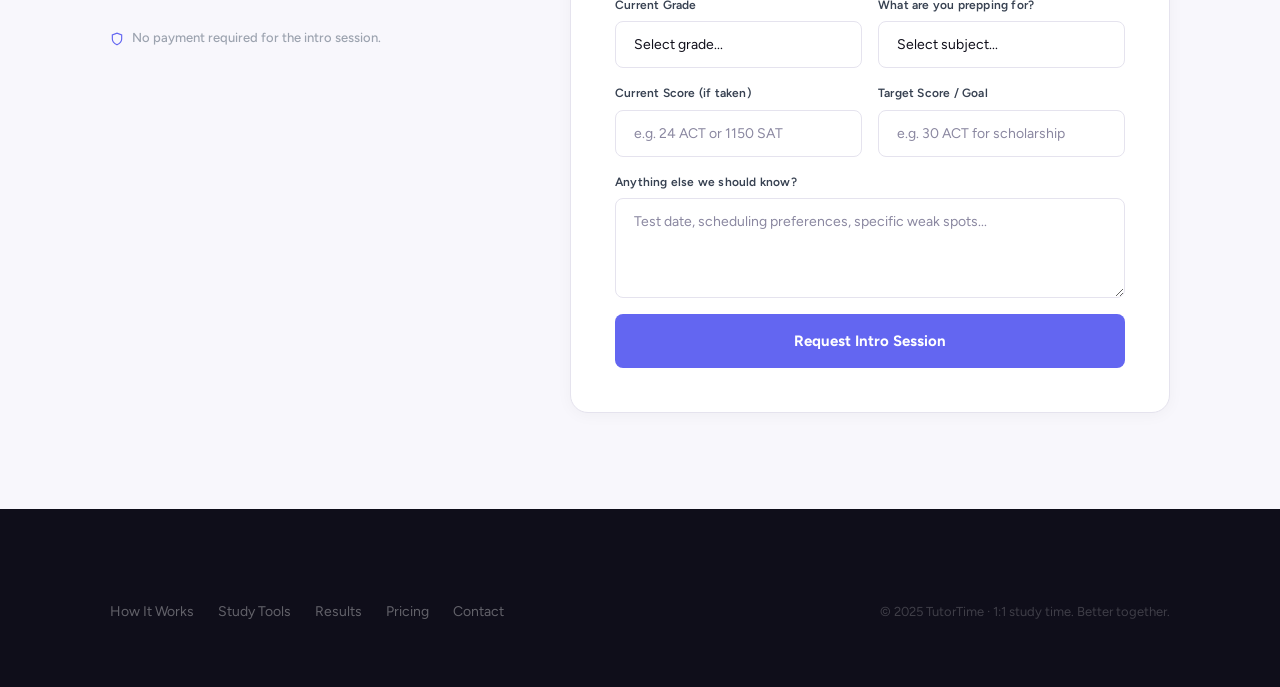
==== commit cb81664c: "Shift site to 90% test prep focus - Page title: ACT and SAT Test Prep Tutoring - Hero headline: ACT " ====
--- a/index.html
+++ b/index.html
@@ -3,8 +3,8 @@
 <head>
   <meta charset="UTF-8">
   <meta name="viewport" content="width=device-width, initial-scale=1.0">
-  <title>TutorTime: ACT, SAT and Subject Tutoring</title>
-  <meta name="description" content="Personalized 1-on-1 tutoring for ACT, SAT, and all subjects. Free intro session, personalized plans, and free study tools.">
+  <title>TutorTime: ACT and SAT Test Prep Tutoring</title>
+  <meta name="description" content="1-on-1 ACT and SAT test prep tutoring. Personalized score improvement plans, free study tools, and a free intro session.">
   <link rel="icon" href="assets/tutortime-logo-transparent.png">
   <link rel="stylesheet" href="css/styles.css">
   <link rel="stylesheet" href="css/home.css">
@@ -36,9 +36,9 @@
     <div class="h-hero-inner">
 
       <div class="h-hero-left">
-        <p class="h-eyebrow">ACT &nbsp;&middot;&nbsp; SAT &nbsp;&middot;&nbsp; All subjects &nbsp;&middot;&nbsp; All grades</p>
-        <h1 class="h-hero-heading">ACT, SAT, and subject tutoring built around how you actually learn.</h1>
-        <p class="h-hero-sub">1-on-1 tutoring for ACT, SAT, and every subject. Students get a plan built around their specific gaps, not a one-size-fits-all curriculum.</p>
+        <p class="h-eyebrow">ACT Prep &nbsp;&middot;&nbsp; SAT Prep &nbsp;&middot;&nbsp; Score Improvement</p>
+        <h1 class="h-hero-heading">ACT and SAT prep built around how you actually learn.</h1>
+        <p class="h-hero-sub">1-on-1 test prep for the ACT and SAT. Students get a session plan built around their exact score gaps, not a generic prep book.</p>
         <div class="h-hero-ctas">
           <a href="#signup" class="h-cta-primary">Book Free Intro Session</a>
           <a href="study.html" class="h-cta-ghost">Explore Study Tools &rarr;</a>
@@ -71,7 +71,7 @@
             <div class="h-sc-avatar">IB</div>
             <div>
               <div class="h-sc-name">Isabella B.</div>
-              <div class="h-sc-meta">ACT Preparation &middot; 8 sessions</div>
+              <div class="h-sc-meta">ACT Prep &middot; 8 sessions</div>
             </div>
           </div>
           <div class="h-sc-score-block">
@@ -116,7 +116,7 @@
       </div>
       <div class="h-outcome-item">
         <div class="h-outcome-num">ACT &bull; SAT</div>
-        <div class="h-outcome-label">Plus Math, English, Science, and more</div>
+        <div class="h-outcome-label">Score improvement focus</div>
       </div>
     </div>
   </div>
@@ -126,28 +126,28 @@
 <section class="h-process" id="how-it-works">
   <div class="container">
     <p class="h-section-label">How it works</p>
-    <h2 class="h-section-heading">Three steps. Nothing complicated.</h2>
+    <h2 class="h-section-heading">Three steps to a higher score.</h2>
     <div class="h-process-steps">
       <div class="h-step">
         <div class="h-step-num">01</div>
-        <h3 class="h-step-title">First conversation</h3>
-        <p class="h-step-desc">We talk through the student's current score, test date, and which sections need the most work.</p>
+        <h3 class="h-step-title">Score assessment</h3>
+        <p class="h-step-desc">We look at the student's current ACT or SAT score, their target, test date, and which sections are losing the most points.</p>
       </div>
       <div class="h-step-sep" aria-hidden="true">
         <svg width="20" height="20" viewBox="0 0 24 24" fill="none" stroke="currentColor" stroke-width="1.5" stroke-linecap="round"><line x1="5" y1="12" x2="19" y2="12"/><polyline points="13 6 19 12 13 18"/></svg>
       </div>
       <div class="h-step">
         <div class="h-step-num">02</div>
-        <h3 class="h-step-title">Sessions built around the student</h3>
-        <p class="h-step-desc">Each session targets the specific question types, concepts, and timing habits the student struggles with most.</p>
+        <h3 class="h-step-title">Targeted session plan</h3>
+        <p class="h-step-desc">Each session targets the exact question types, pacing issues, and content gaps holding the score back. No wasted time.</p>
       </div>
       <div class="h-step-sep" aria-hidden="true">
         <svg width="20" height="20" viewBox="0 0 24 24" fill="none" stroke="currentColor" stroke-width="1.5" stroke-linecap="round"><line x1="5" y1="12" x2="19" y2="12"/><polyline points="13 6 19 12 13 18"/></svg>
       </div>
       <div class="h-step">
         <div class="h-step-num">03</div>
-        <h3 class="h-step-title">Adjust as scores improve</h3>
-        <p class="h-step-desc">Between sessions, students use the free tools to reinforce what was covered. We adjust the plan as scores move.</p>
+        <h3 class="h-step-title">Practice, score, repeat</h3>
+        <p class="h-step-desc">Students use the free ACT tools between sessions to reinforce what was covered. The plan adjusts as practice scores improve.</p>
       </div>
     </div>
   </div>
@@ -159,9 +159,9 @@
     <div class="h-tools-top">
       <div>
         <p class="h-section-label">Free tools</p>
-        <h2 class="h-section-heading">Five free ACT study tools.</h2>
-      </div>
-      <p class="h-tools-sub">Practice between sessions. No sign-up, no cost.</p>
+        <h2 class="h-section-heading">Free ACT and SAT study tools.</h2>
+      </div>
+      <p class="h-tools-sub">Practice between sessions with real test-prep tools. No sign-up, no cost.</p>
     </div>
     <div class="h-tools-grid">
 
@@ -218,7 +218,7 @@
 <section class="h-results" id="results">
   <div class="container">
     <p class="h-section-label h-label-light">Real student outcomes</p>
-    <h2 class="h-section-heading h-heading-light">These are the actual texts we received when scores came back.</h2>
+    <h2 class="h-section-heading h-heading-light">Real score results from real students.</h2>
     <div class="h-results-grid">
 
       <!-- Isabella 31 ACT -->
@@ -379,19 +379,19 @@
 <section class="h-pricing" id="pricing">
   <div class="container">
     <p class="h-section-label">Pricing</p>
-    <h2 class="h-section-heading">Straightforward pricing.</h2>
+    <h2 class="h-section-heading">Test prep, by the hour.</h2>
     <p class="h-pricing-sub">Book only what you need. No contracts, no packages, no hidden fees.</p>
     <div class="h-pricing-grid">
 
       <div class="h-price-card">
         <p class="h-price-label">Per session</p>
-        <h3 class="h-price-name">1-on-1 Tutoring</h3>
+        <h3 class="h-price-name">ACT and SAT Prep</h3>
         <div class="h-price-amount"><sup>$</sup>75<span class="h-price-per">/hour</span></div>
         <div class="h-price-divider"></div>
         <ul class="h-price-list">
-          <li class="h-price-item"><div class="h-price-check"><svg width="10" height="10" viewBox="0 0 24 24" fill="none" stroke="currentColor" stroke-width="3" stroke-linecap="round"><polyline points="20 6 9 17 4 12"/></svg></div> ACT and SAT full test preparation</li>
-          <li class="h-price-item"><div class="h-price-check"><svg width="10" height="10" viewBox="0 0 24 24" fill="none" stroke="currentColor" stroke-width="3" stroke-linecap="round"><polyline points="20 6 9 17 4 12"/></svg></div> Homework and subject tutoring, all courses</li>
-          <li class="h-price-item"><div class="h-price-check"><svg width="10" height="10" viewBox="0 0 24 24" fill="none" stroke="currentColor" stroke-width="3" stroke-linecap="round"><polyline points="20 6 9 17 4 12"/></svg></div> Each session targets the student's weak areas</li>
+          <li class="h-price-item"><div class="h-price-check"><svg width="10" height="10" viewBox="0 0 24 24" fill="none" stroke="currentColor" stroke-width="3" stroke-linecap="round"><polyline points="20 6 9 17 4 12"/></svg></div> ACT and SAT prep — full test or by section</li>
+          <li class="h-price-item"><div class="h-price-check"><svg width="10" height="10" viewBox="0 0 24 24" fill="none" stroke="currentColor" stroke-width="3" stroke-linecap="round"><polyline points="20 6 9 17 4 12"/></svg></div> Subject tutoring available when needed</li>
+          <li class="h-price-item"><div class="h-price-check"><svg width="10" height="10" viewBox="0 0 24 24" fill="none" stroke="currentColor" stroke-width="3" stroke-linecap="round"><polyline points="20 6 9 17 4 12"/></svg></div> Each session targets the sections costing the most points</li>
           <li class="h-price-item"><div class="h-price-check"><svg width="10" height="10" viewBox="0 0 24 24" fill="none" stroke="currentColor" stroke-width="3" stroke-linecap="round"><polyline points="20 6 9 17 4 12"/></svg></div> Live 1-on-1 via video call</li>
           <li class="h-price-item"><div class="h-price-check"><svg width="10" height="10" viewBox="0 0 24 24" fill="none" stroke="currentColor" stroke-width="3" stroke-linecap="round"><polyline points="20 6 9 17 4 12"/></svg></div> Progress notes after each session</li>
           <li class="h-price-item"><div class="h-price-check"><svg width="10" height="10" viewBox="0 0 24 24" fill="none" stroke="currentColor" stroke-width="3" stroke-linecap="round"><polyline points="20 6 9 17 4 12"/></svg></div> Free intro session, no commitment required</li>
@@ -407,8 +407,8 @@
           <div class="h-ref-step">
             <div class="h-ref-num">1</div>
             <div>
-              <div class="h-ref-title">Refer a friend or classmate</div>
-              <div class="h-ref-sub">Have them mention your name when they book.</div>
+              <div class="h-ref-title">Refer another student</div>
+              <div class="h-ref-sub">Have them mention your name when they sign up.</div>
             </div>
           </div>
           <div class="h-ref-step">
@@ -439,8 +439,8 @@
     <div class="h-form-wrap">
       <div class="h-form-left">
         <p class="h-section-label">Get started</p>
-        <h2 class="h-section-heading">Book a free intro session.</h2>
-        <p class="h-form-sub">Fill this out and we'll reach out within 24 hours.</p>
+        <h2 class="h-section-heading">Start with a free intro session.</h2>
+        <p class="h-form-sub">Tell us the student's current score and target. We'll reach out within 24 hours.</p>
         <p class="h-form-trust">
           <svg width="14" height="14" viewBox="0 0 24 24" fill="none" stroke="currentColor" stroke-width="2" stroke-linecap="round"><path d="M12 22s8-4 8-10V5l-8-3-8 3v7c0 6 8 10 8 10z"/></svg>
           No payment required for the intro session.
@@ -481,7 +481,7 @@
               </select>
             </div>
             <div class="form-field">
-              <label class="form-label">Subject Needed</label>
+              <label class="form-label">What are you prepping for?</label>
               <select class="form-select" name="subject_help">
                 <option value="">Select subject...</option>
                 <option>ACT: Full Test</option>
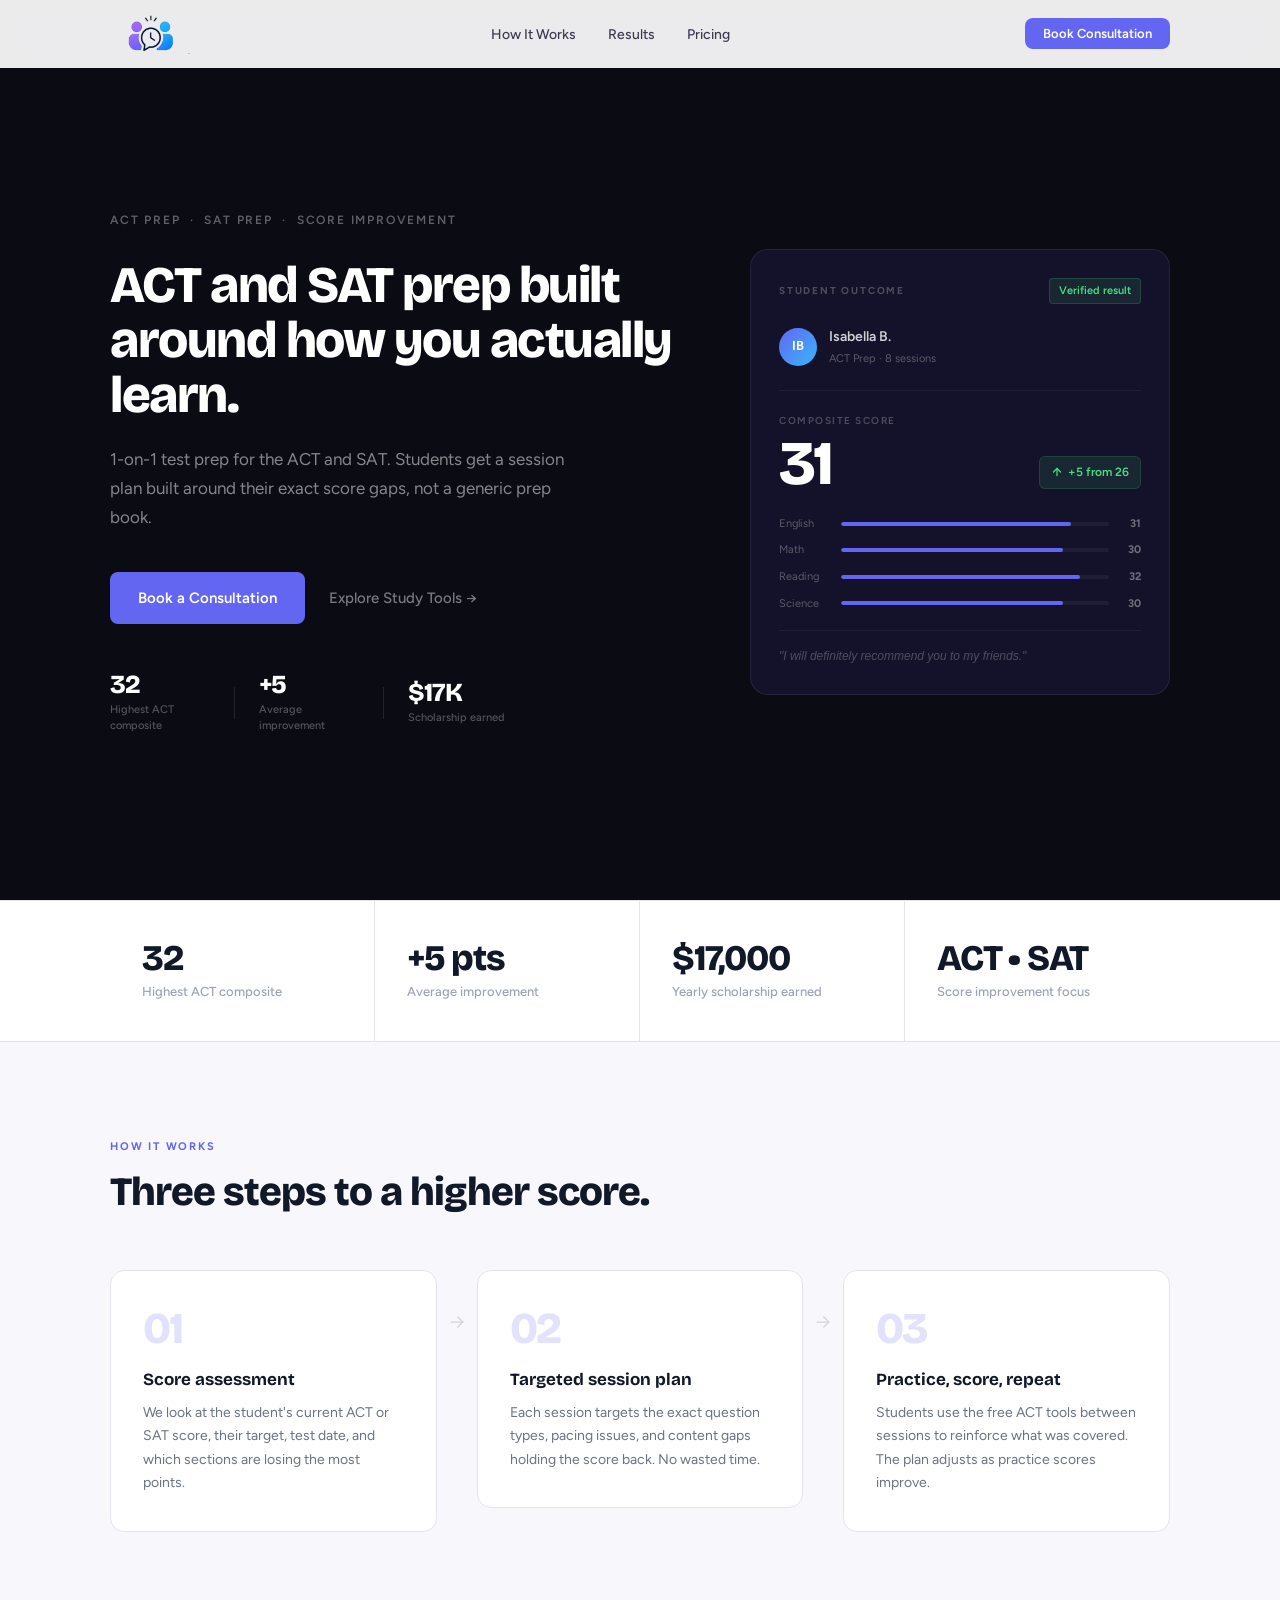
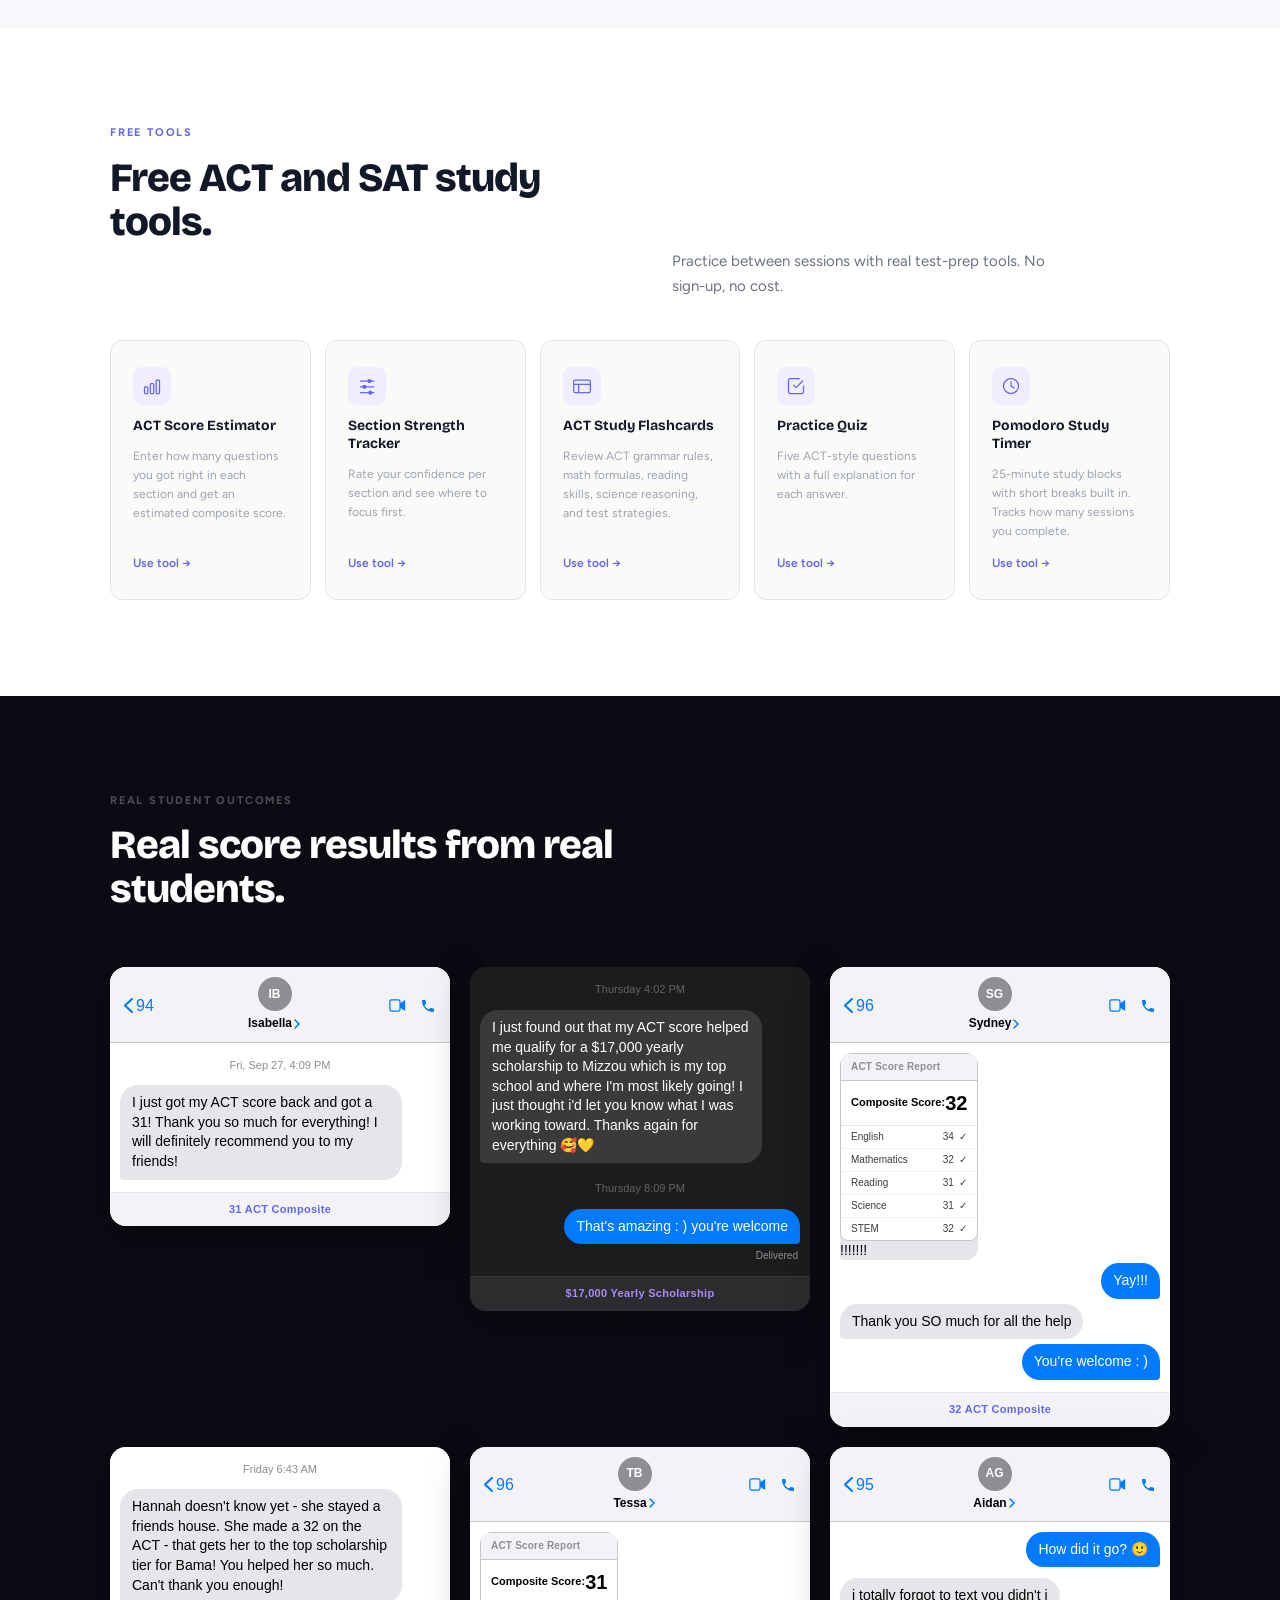
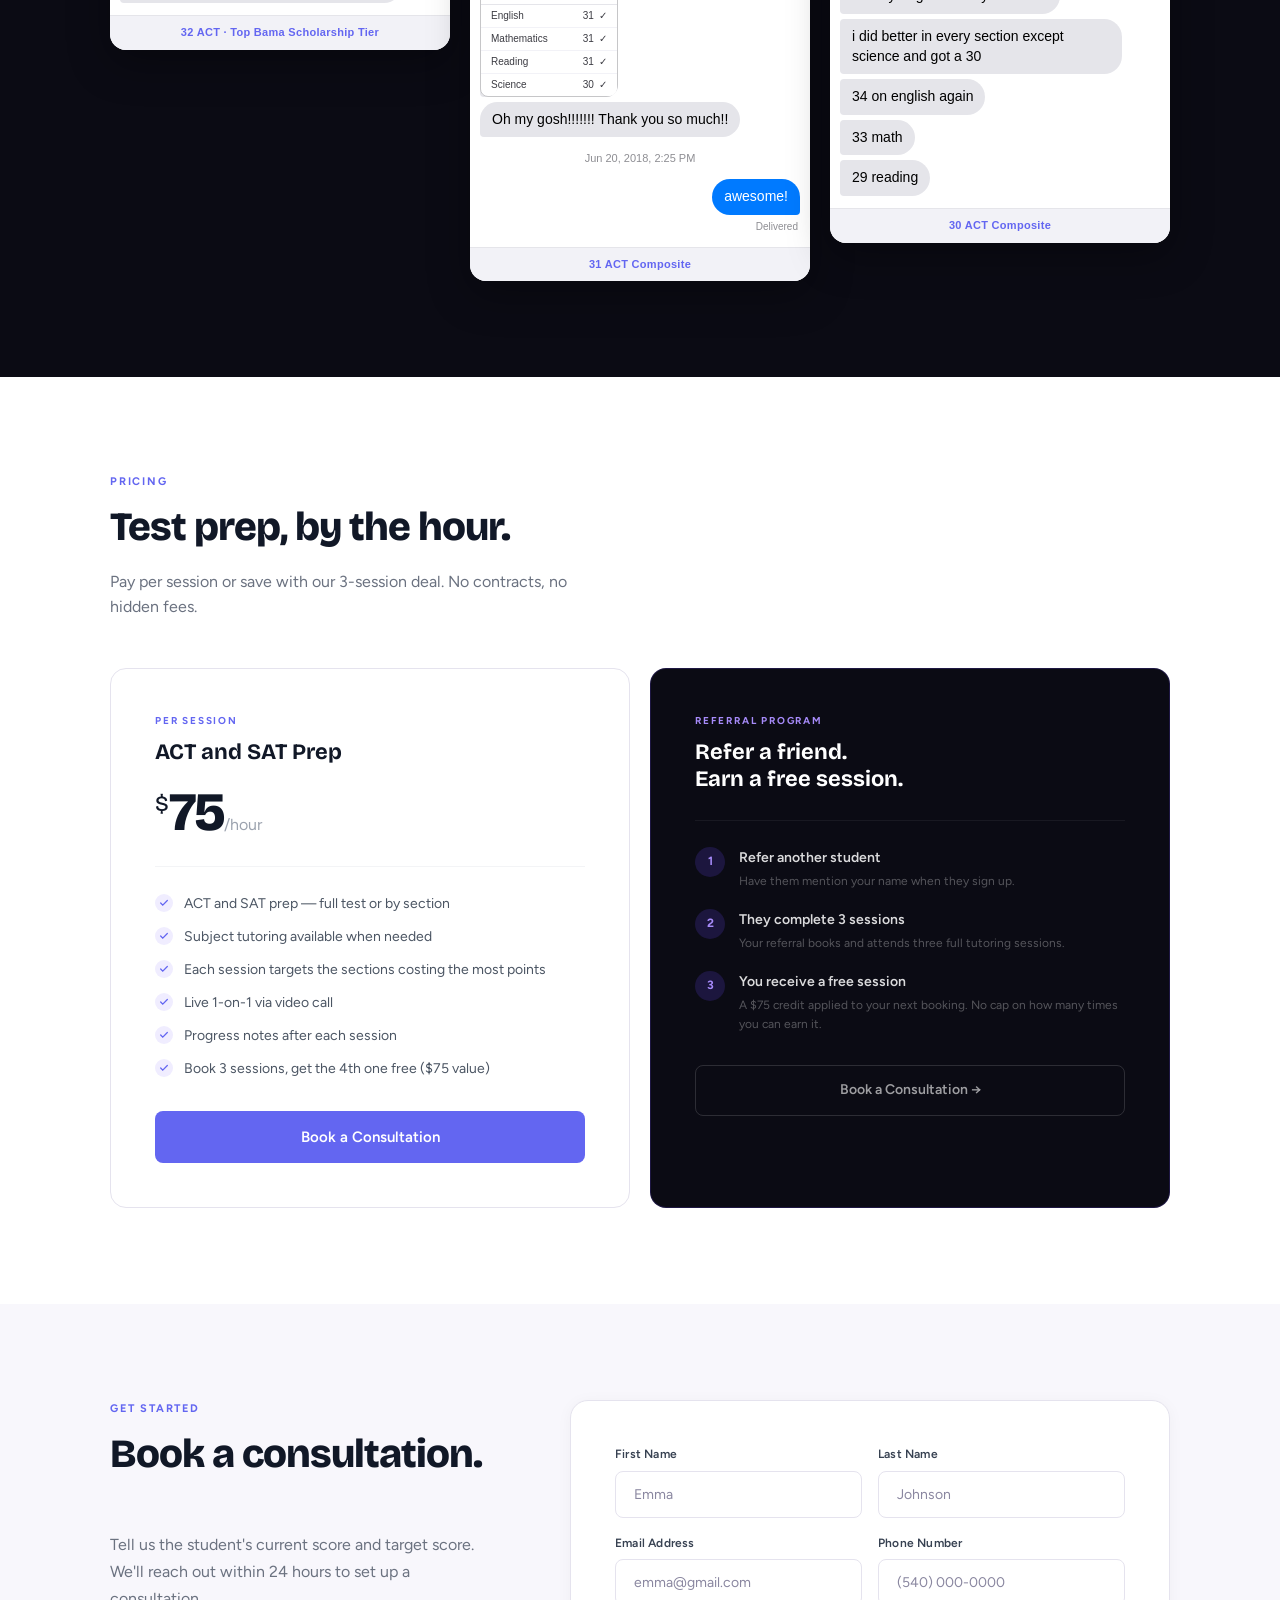
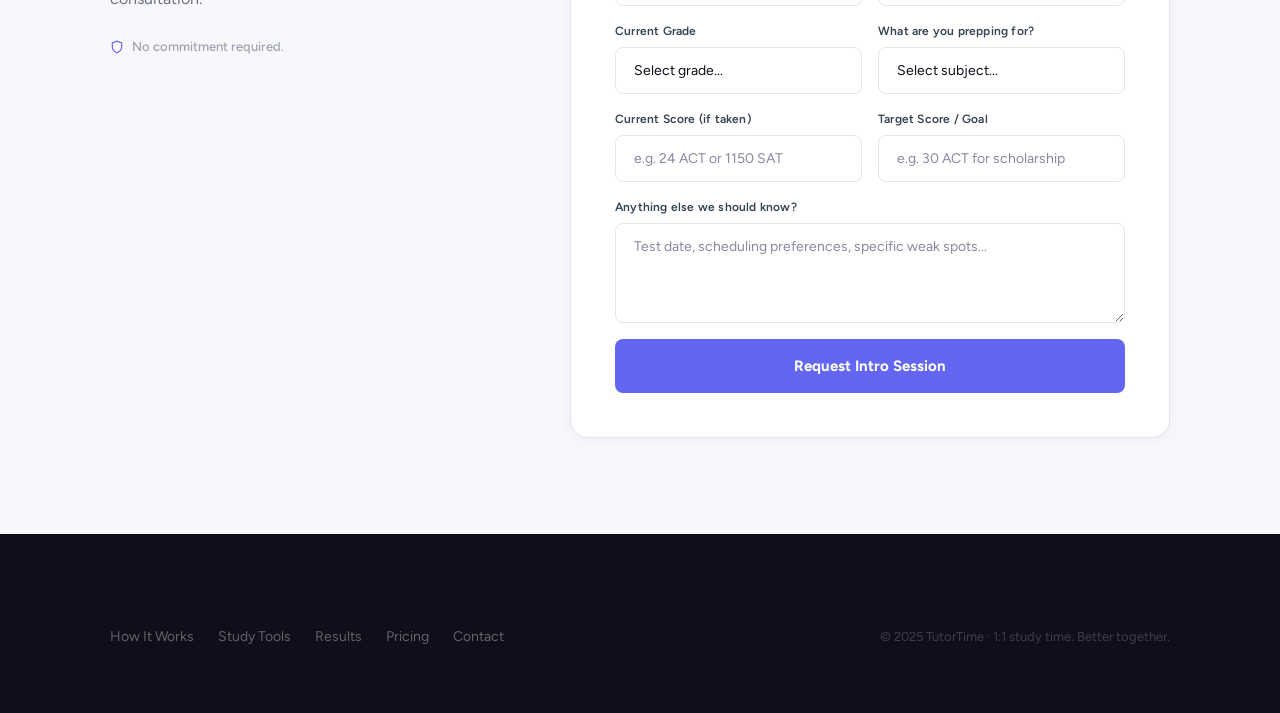
==== commit c5788866: "Book Consultation + 3-get-4th-free deal - All 'Book Free Session' -> 'Book Consultation' (nav, hero," ====
--- a/index.html
+++ b/index.html
@@ -4,7 +4,7 @@
   <meta charset="UTF-8">
   <meta name="viewport" content="width=device-width, initial-scale=1.0">
   <title>TutorTime: ACT and SAT Test Prep Tutoring</title>
-  <meta name="description" content="1-on-1 ACT and SAT test prep tutoring. Personalized score improvement plans, free study tools, and a free intro session.">
+  <meta name="description" content="1-on-1 ACT and SAT test prep tutoring. Personalized score improvement plans, free study tools, and flexible session packages.">
   <link rel="icon" href="assets/tutortime-logo-transparent.png">
   <link rel="stylesheet" href="css/styles.css">
   <link rel="stylesheet" href="css/home.css">
@@ -24,7 +24,7 @@
         <li><a href="#pricing">Pricing</a></li>
       </ul>
       <div class="navbar-actions">
-        <a href="#signup" class="btn btn-primary btn-sm">Book Free Session</a>
+        <a href="#signup" class="btn btn-primary btn-sm">Book Consultation</a>
       </div>
     </div>
   </div>
@@ -40,7 +40,7 @@
         <h1 class="h-hero-heading">ACT and SAT prep built around how you actually learn.</h1>
         <p class="h-hero-sub">1-on-1 test prep for the ACT and SAT. Students get a session plan built around their exact score gaps, not a generic prep book.</p>
         <div class="h-hero-ctas">
-          <a href="#signup" class="h-cta-primary">Book Free Intro Session</a>
+          <a href="#signup" class="h-cta-primary">Book a Consultation</a>
           <a href="study.html" class="h-cta-ghost">Explore Study Tools &rarr;</a>
         </div>
         <div class="h-hero-proof">
@@ -380,7 +380,7 @@
   <div class="container">
     <p class="h-section-label">Pricing</p>
     <h2 class="h-section-heading">Test prep, by the hour.</h2>
-    <p class="h-pricing-sub">Book only what you need. No contracts, no packages, no hidden fees.</p>
+    <p class="h-pricing-sub">Pay per session or save with our 3-session deal. No contracts, no hidden fees.</p>
     <div class="h-pricing-grid">
 
       <div class="h-price-card">
@@ -394,9 +394,9 @@
           <li class="h-price-item"><div class="h-price-check"><svg width="10" height="10" viewBox="0 0 24 24" fill="none" stroke="currentColor" stroke-width="3" stroke-linecap="round"><polyline points="20 6 9 17 4 12"/></svg></div> Each session targets the sections costing the most points</li>
           <li class="h-price-item"><div class="h-price-check"><svg width="10" height="10" viewBox="0 0 24 24" fill="none" stroke="currentColor" stroke-width="3" stroke-linecap="round"><polyline points="20 6 9 17 4 12"/></svg></div> Live 1-on-1 via video call</li>
           <li class="h-price-item"><div class="h-price-check"><svg width="10" height="10" viewBox="0 0 24 24" fill="none" stroke="currentColor" stroke-width="3" stroke-linecap="round"><polyline points="20 6 9 17 4 12"/></svg></div> Progress notes after each session</li>
-          <li class="h-price-item"><div class="h-price-check"><svg width="10" height="10" viewBox="0 0 24 24" fill="none" stroke="currentColor" stroke-width="3" stroke-linecap="round"><polyline points="20 6 9 17 4 12"/></svg></div> Free intro session, no commitment required</li>
+          <li class="h-price-item"><div class="h-price-check"><svg width="10" height="10" viewBox="0 0 24 24" fill="none" stroke="currentColor" stroke-width="3" stroke-linecap="round"><polyline points="20 6 9 17 4 12"/></svg></div> Book 3 sessions, get the 4th one free ($75 value)</li>
         </ul>
-        <a href="#signup" class="h-price-cta h-cta-primary" style="display:block;text-align:center;margin-top:32px;border-radius:8px;padding:14px;">Get Started</a>
+        <a href="#signup" class="h-price-cta h-cta-primary" style="display:block;text-align:center;margin-top:32px;border-radius:8px;padding:14px;">Book a Consultation</a>
       </div>
 
       <div class="h-price-card h-price-dark">
@@ -426,7 +426,7 @@
             </div>
           </div>
         </div>
-        <a href="#signup" class="h-price-cta-outline" style="display:block;text-align:center;margin-top:32px;">Book and Start Referring &rarr;</a>
+        <a href="#signup" class="h-price-cta-outline" style="display:block;text-align:center;margin-top:32px;">Book a Consultation &rarr;</a>
       </div>
 
     </div>
@@ -439,17 +439,17 @@
     <div class="h-form-wrap">
       <div class="h-form-left">
         <p class="h-section-label">Get started</p>
-        <h2 class="h-section-heading">Start with a free intro session.</h2>
-        <p class="h-form-sub">Tell us the student's current score and target. We'll reach out within 24 hours.</p>
+        <h2 class="h-section-heading">Book a consultation.</h2>
+        <p class="h-form-sub">Tell us the student's current score and target score. We'll reach out within 24 hours to set up a consultation.</p>
         <p class="h-form-trust">
           <svg width="14" height="14" viewBox="0 0 24 24" fill="none" stroke="currentColor" stroke-width="2" stroke-linecap="round"><path d="M12 22s8-4 8-10V5l-8-3-8 3v7c0 6 8 10 8 10z"/></svg>
-          No payment required for the intro session.
+          No commitment required.
         </p>
       </div>
       <div class="h-form-right">
         <div class="h-form-card">
           <form id="signupForm" class="form-grid">
-            <input type="hidden" name="access_key" value="YOUR_WEB3FORMS_KEY">
+            <input type="hidden" name="access_key" value="1d090ec2-6782-4515-9aa6-2e334f31b757">
             <input type="hidden" name="subject" value="New TutorTime Session Request">
             <input type="hidden" name="from_name" value="TutorTime Website">
             <div class="form-field">
@@ -517,7 +517,7 @@
           <div class="form-success" id="formSuccess">
             <div class="form-success-icon">&#10003;</div>
             <h3 class="display-sm">You're all set.</h3>
-            <p class="text-md muted mt-12">We received your request and will follow up within 24 hours to schedule your intro session.</p>
+            <p class="text-md muted mt-12">We received your request and will reach out within 24 hours.</p>
           </div>
         </div>
       </div>
